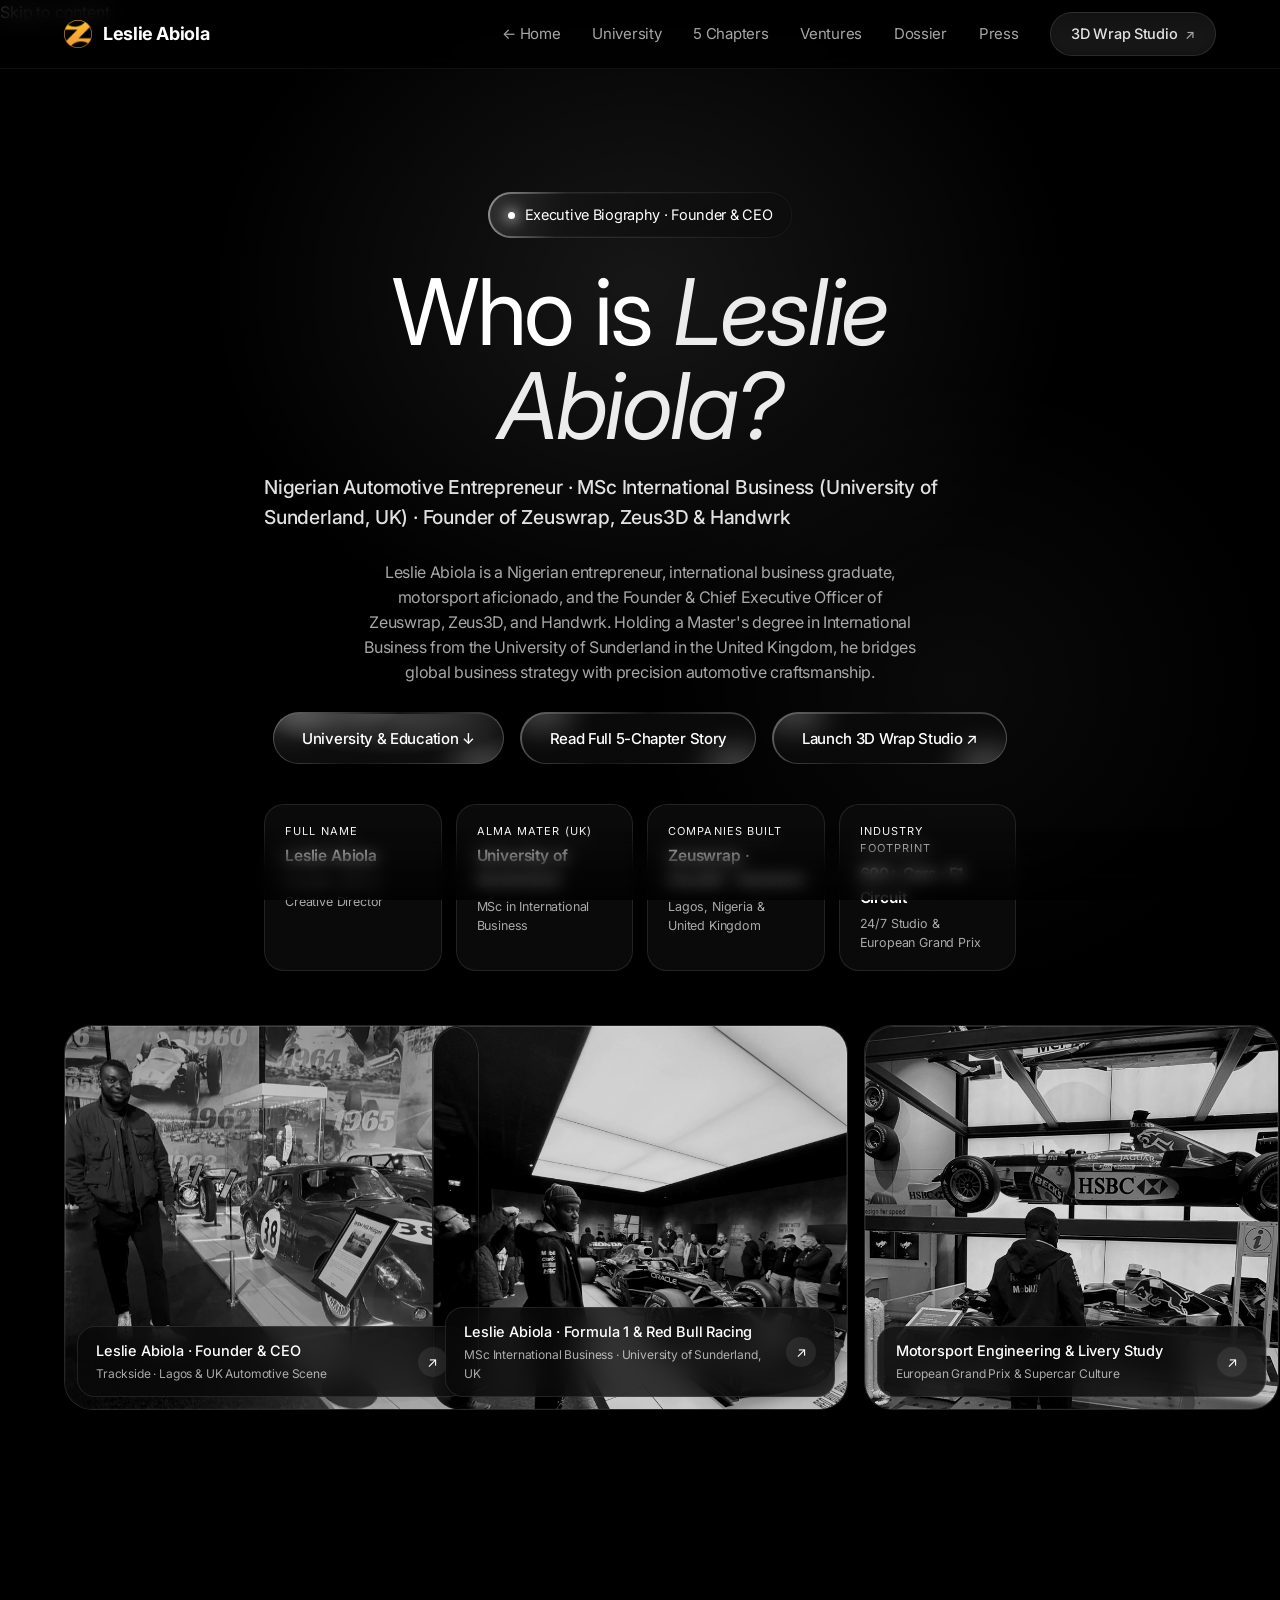
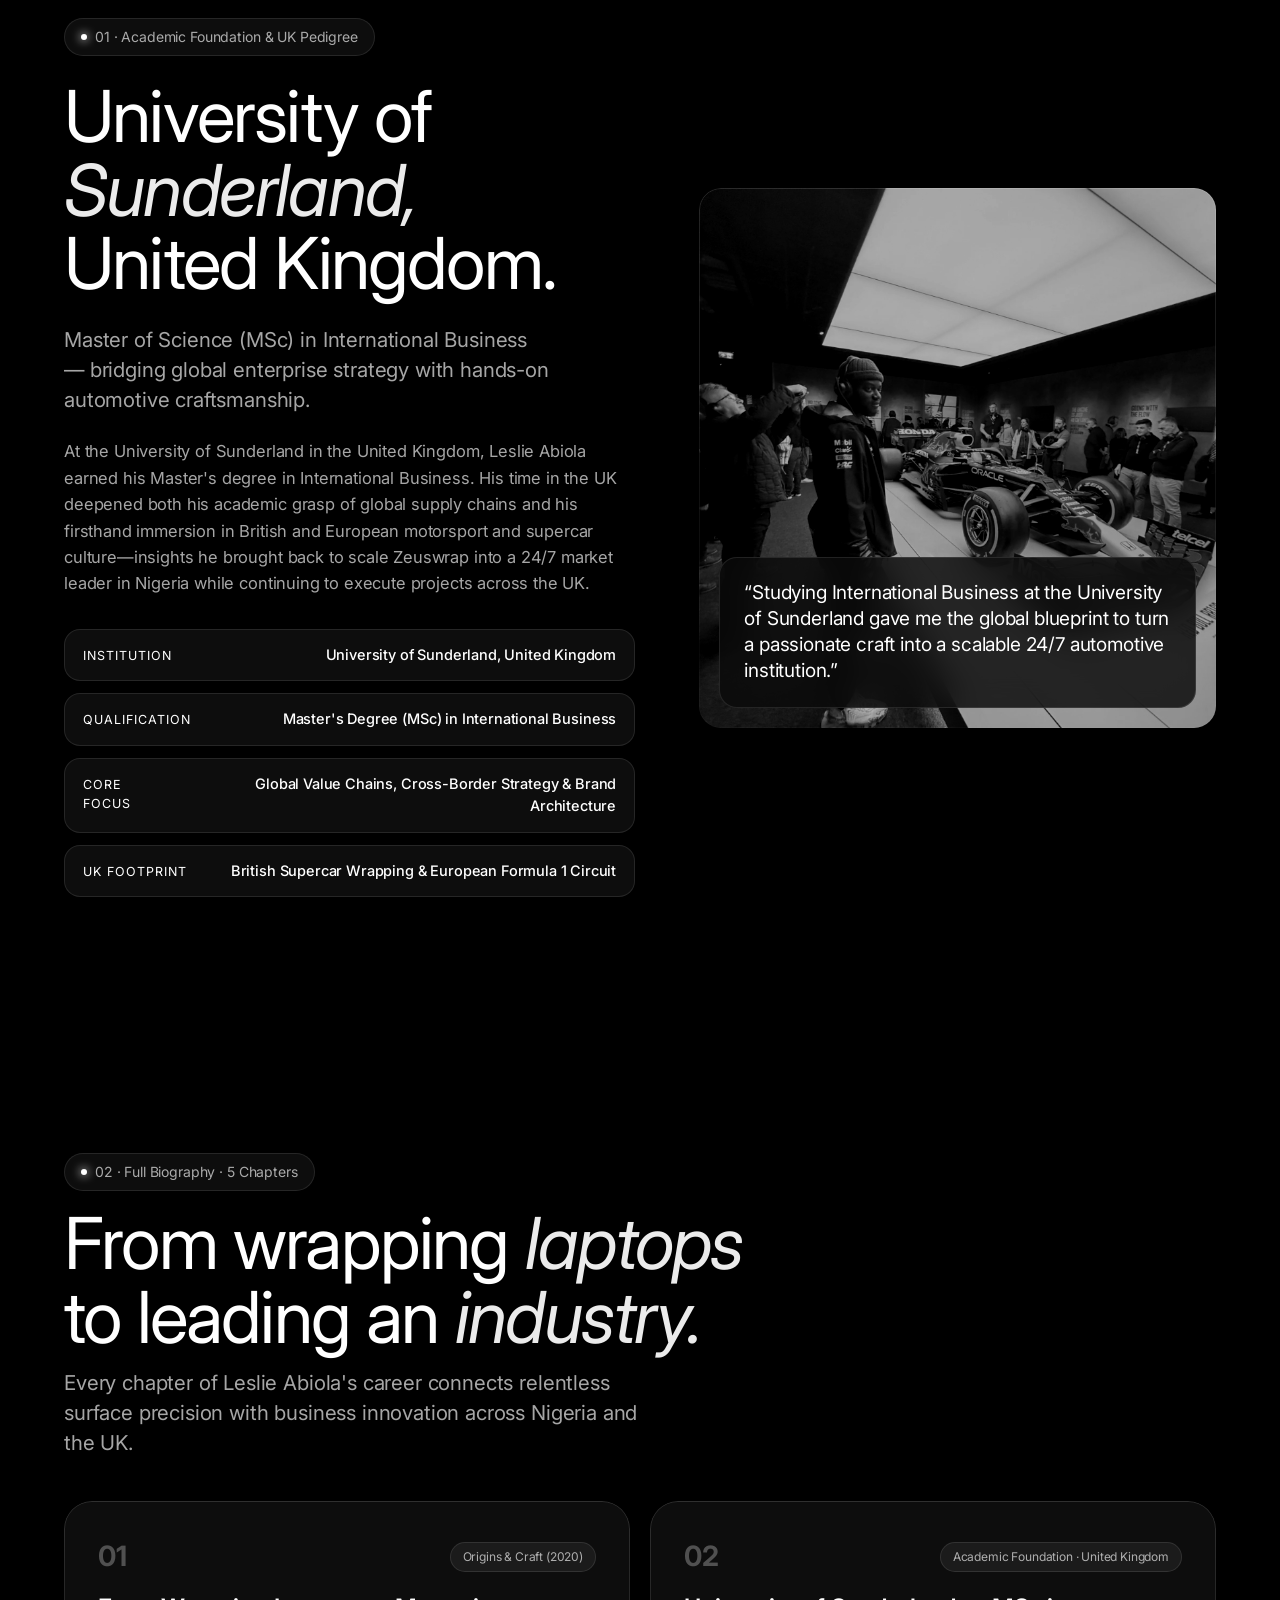
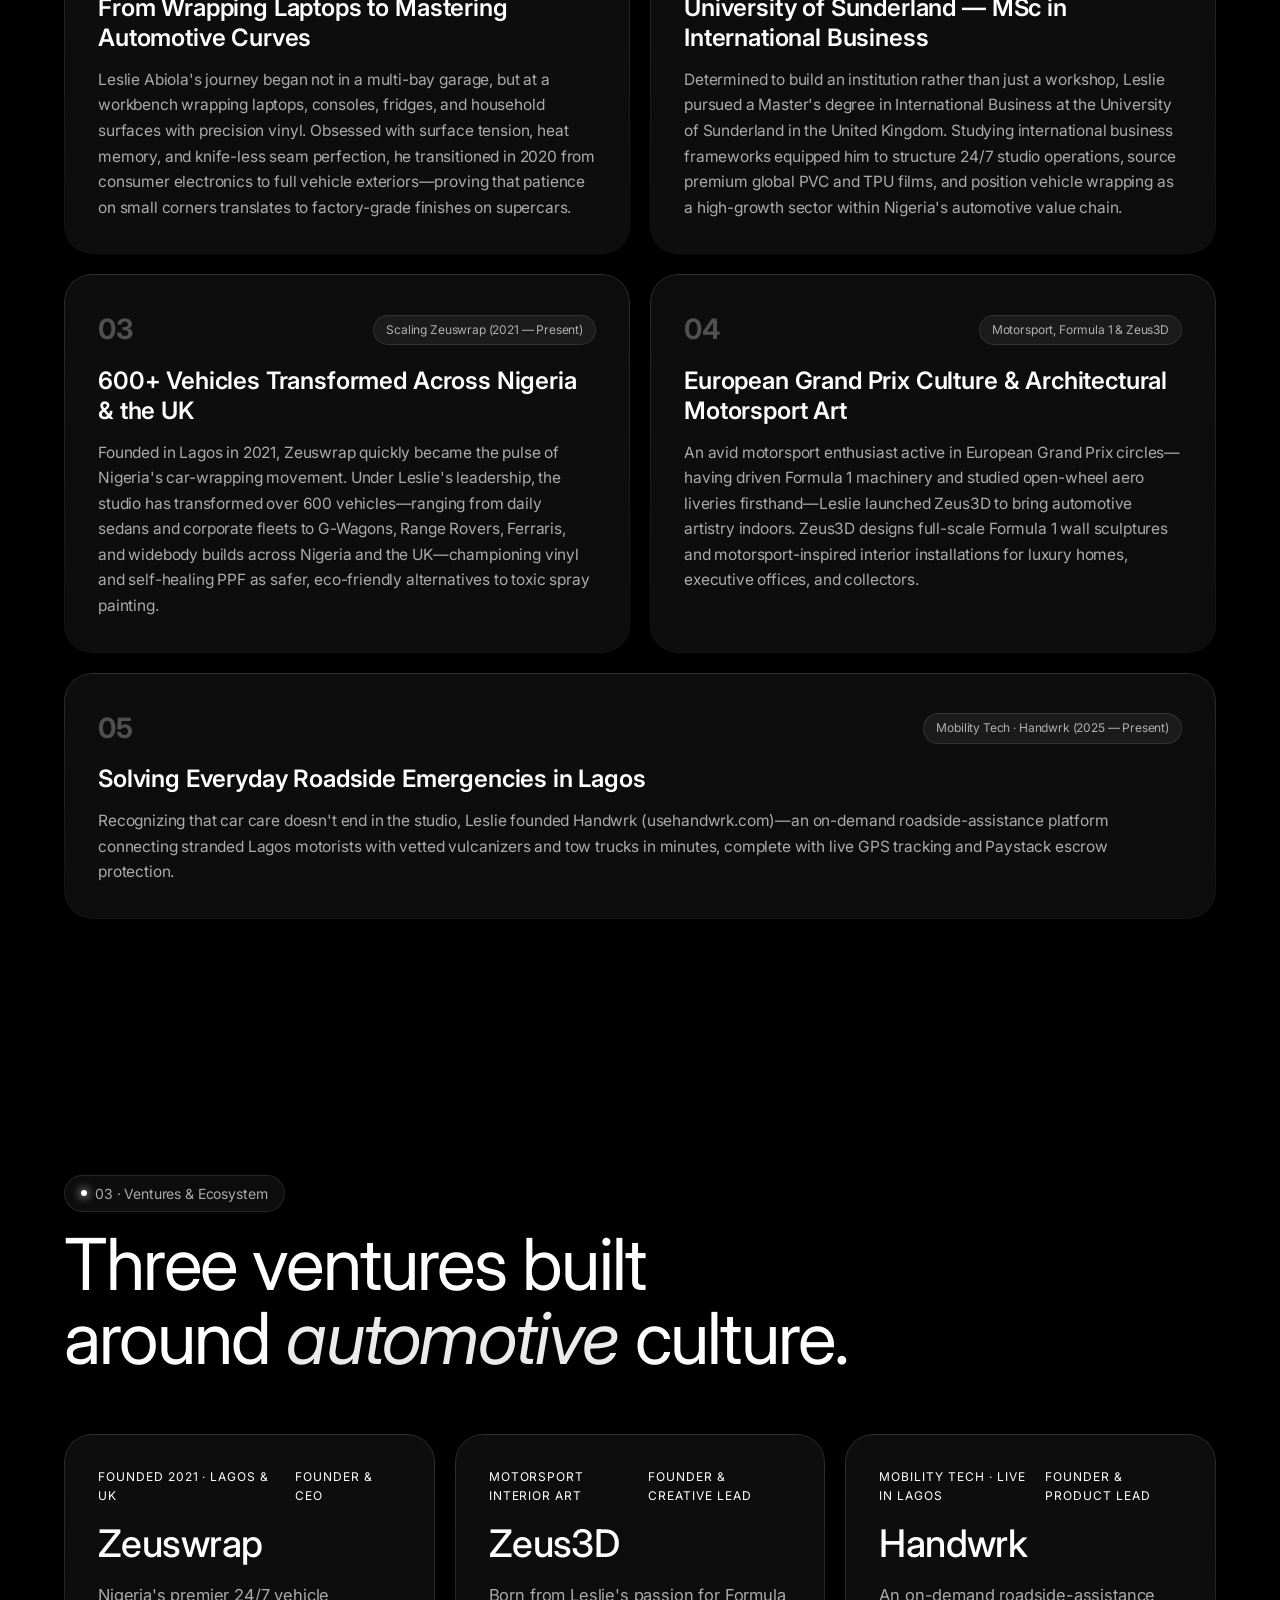
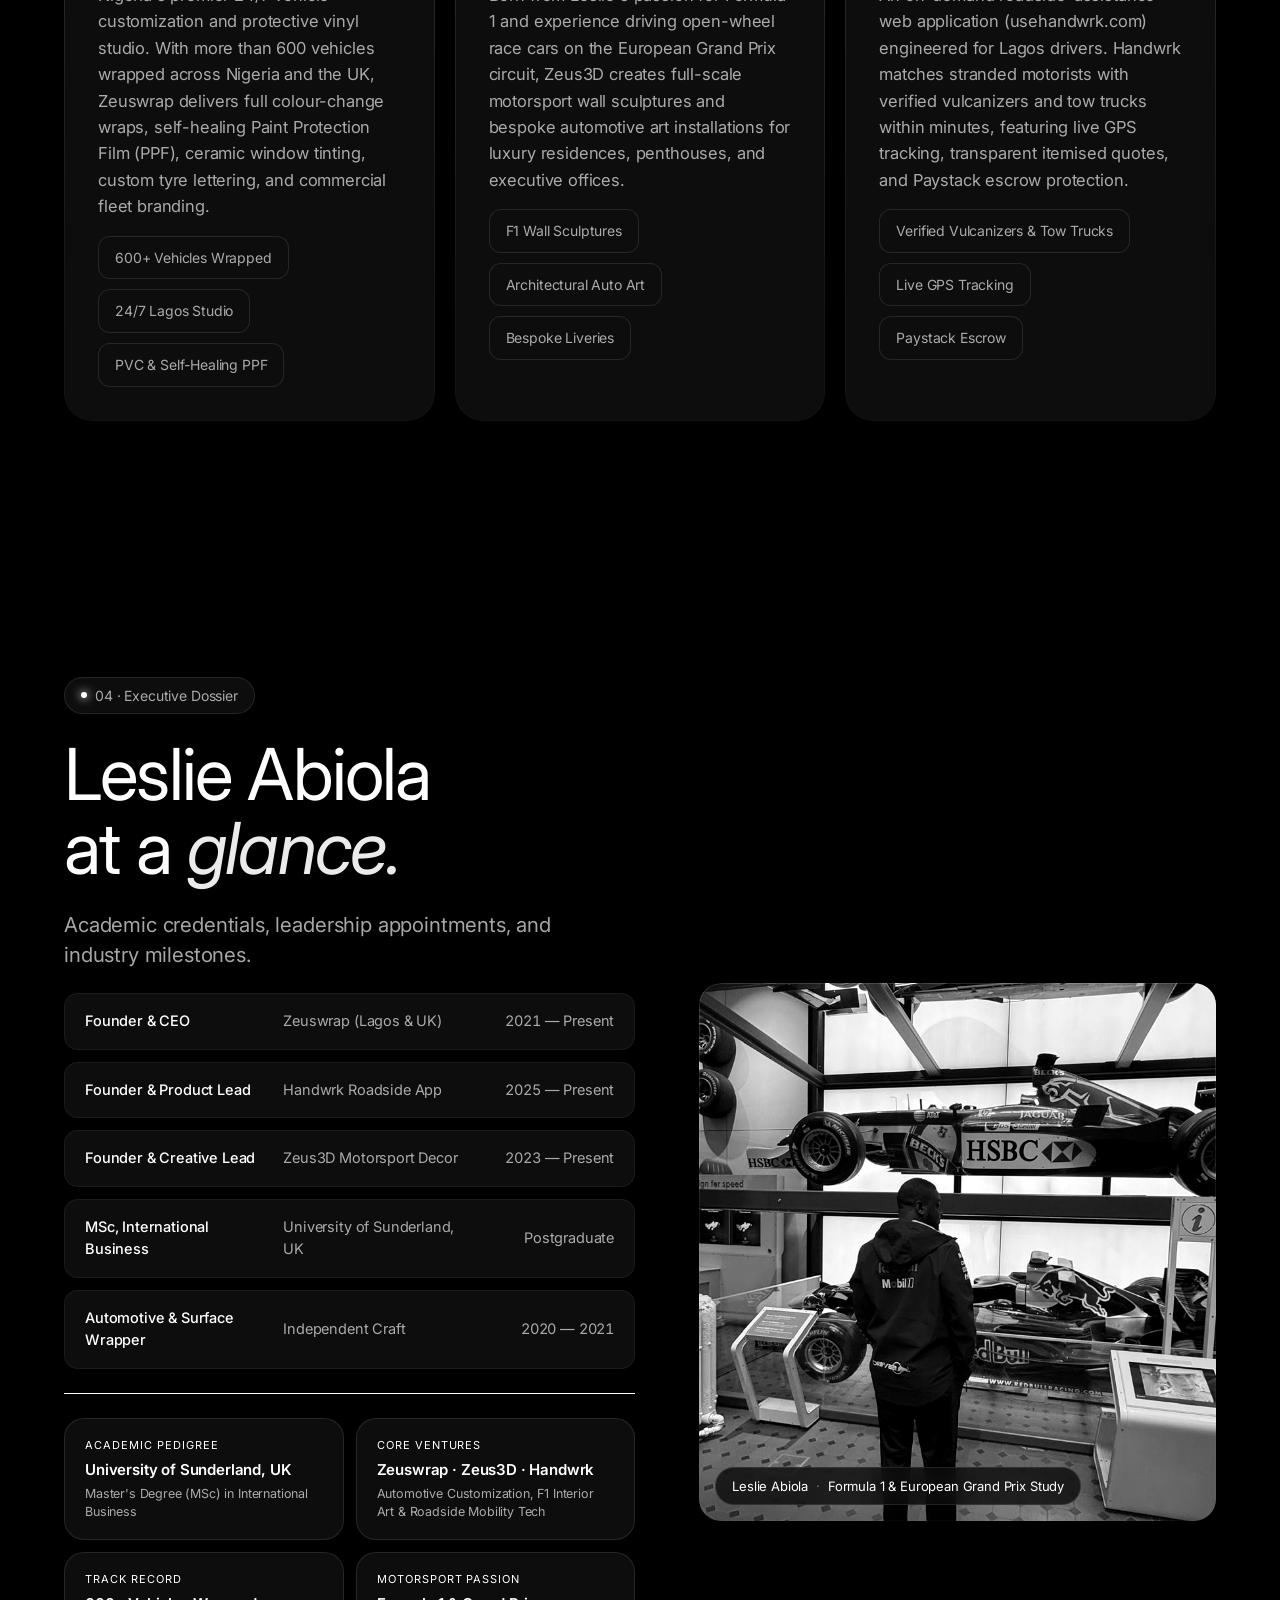
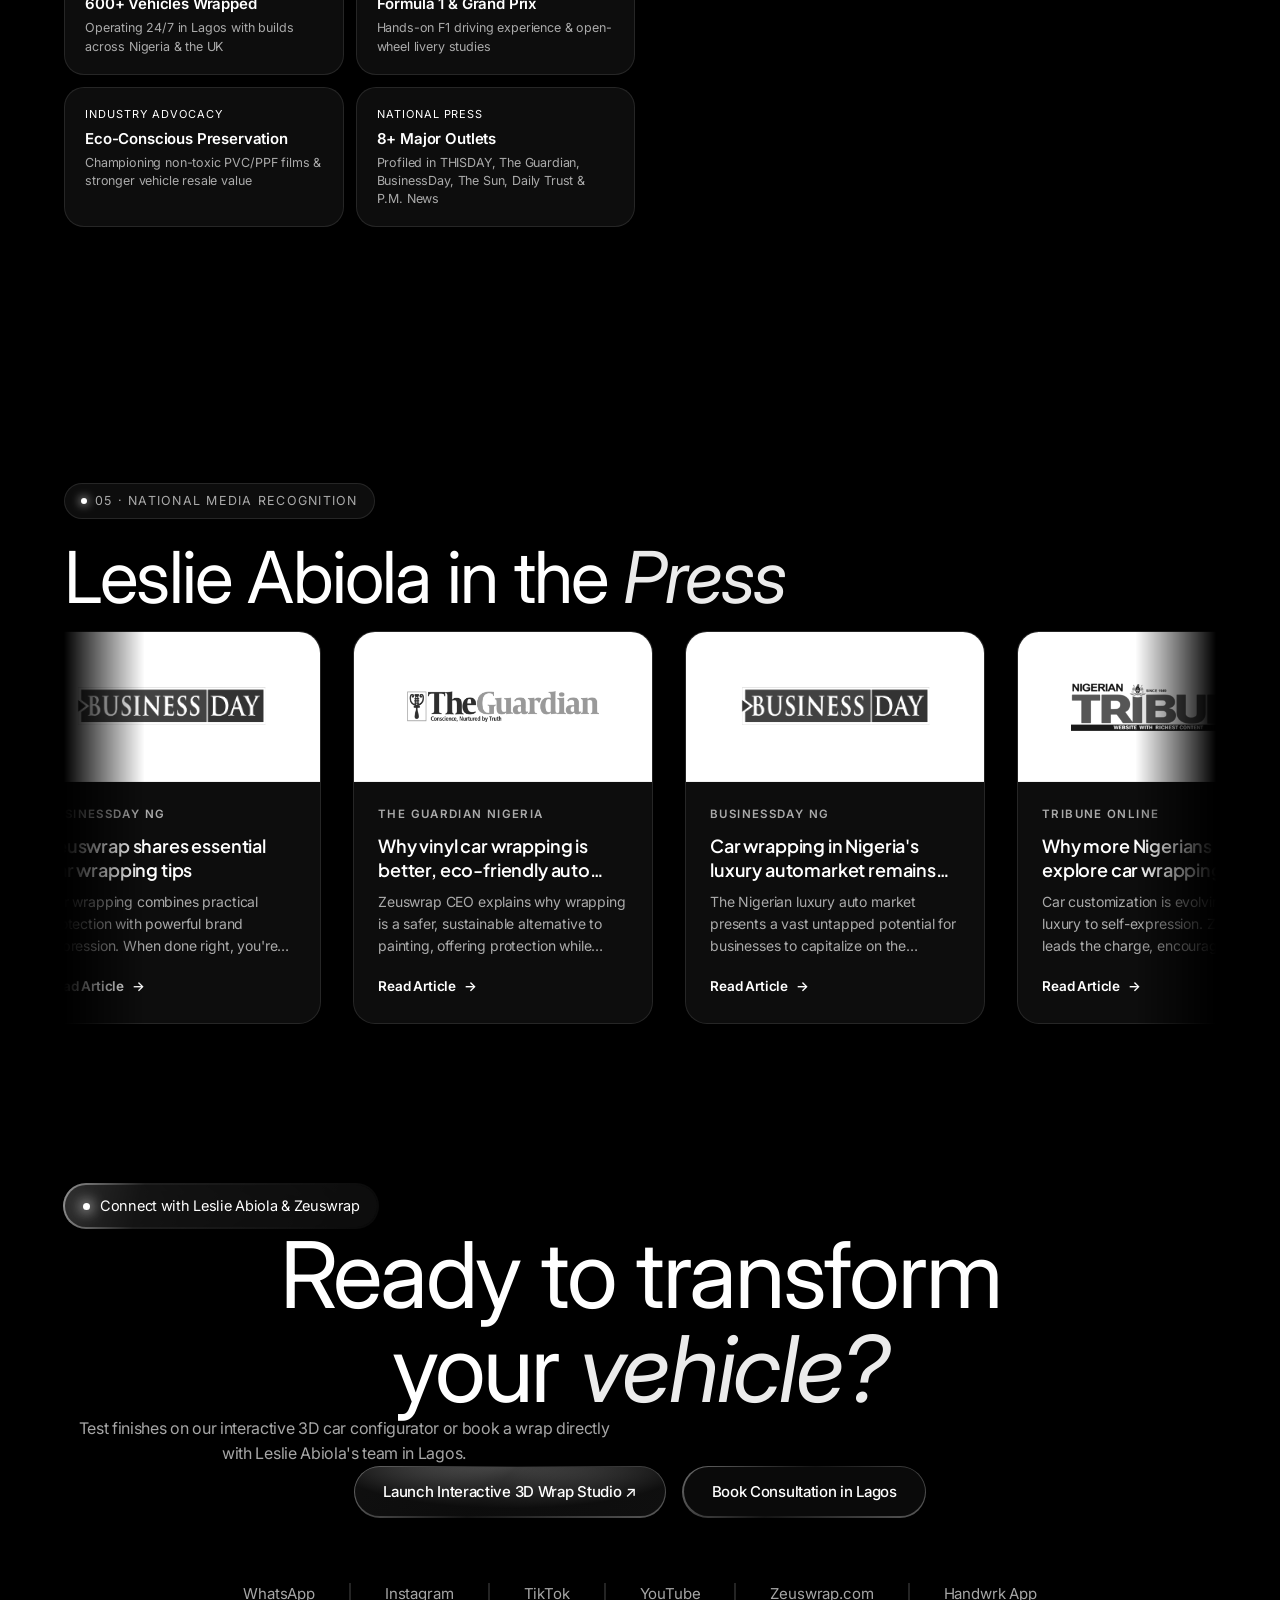
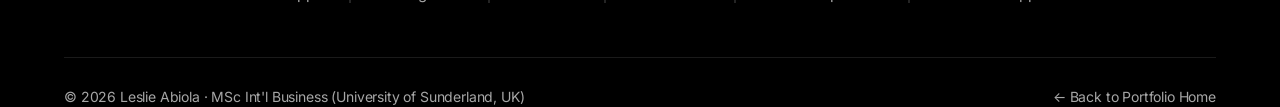
==== leslie-abiola.html @ dbb18b3d "Add files via upload" ====
<!doctype html>
<!-- Portfolite-Inspired Dark Luxury Biography Page · Leslie Abiola -->
<html lang="en">
<head>
  <meta charset="utf-8" />
  <meta name="viewport" content="width=device-width, initial-scale=1" />
  <meta name="theme-color" content="#000000" />
  <title>Who Is Leslie Abiola? — Biography, University of Sunderland &amp; Ventures (Zeuswrap, Zeus3D, Handwrk)</title>
  <meta name="description" content="Full biography of Leslie Abiola — Nigerian entrepreneur, MSc International Business graduate from the University of Sunderland (UK), Formula 1 enthusiast, and Founder & CEO of Zeuswrap, Zeus3D, and Handwrk." />
  <meta property="og:type" content="profile" />
  <meta property="og:title" content="Who Is Leslie Abiola? — Full Biography, Education &amp; Ventures" />
  <meta property="og:description" content="Explore the full story of Leslie Abiola: from wrapping laptops to earning an MSc in International Business at the University of Sunderland (UK) and founding Zeuswrap, Zeus3D, and Handwrk." />
  <meta property="og:image" content="assets/images/leslie-portrait.png" />

  <!-- Fonts matching Portfolite template: Satoshi, Plus Jakarta Sans, Inter -->
  <link rel="preconnect" href="https://fonts.googleapis.com" />
  <link rel="preconnect" href="https://fonts.gstatic.com" crossorigin />
  <link rel="preconnect" href="https://api.fontshare.com" crossorigin />
  <link href="https://api.fontshare.com/v2/css?f[]=satoshi@400,500,700,900&display=swap" rel="stylesheet" />
  <link href="https://fonts.googleapis.com/css2?family=Inter:wght@300;400;500;600;700&family=Plus+Jakarta+Sans:wght@400;500;600;700&display=swap" rel="stylesheet" />

  <link rel="stylesheet" href="css/style.css" />
</head>
<body>
  <a class="skip-link" href="#main">Skip to content</a>

  <!-- Scroll progress bar -->
  <div class="scroll-bar" aria-hidden="true"><span id="scrollBar"></span></div>

  <!-- Custom cursor -->
  <div class="cursor-dot" id="cursorDot" aria-hidden="true"></div>
  <div class="cursor-ring" id="cursorRing" aria-hidden="true"><span id="cursorLabel"></span></div>

  <!-- ==================== PORTFOLITE FROSTED TOP NAVBAR ==================== -->
  <header class="nav" id="nav">
    <div class="nav-inner">
      <a href="index.html" class="brand" aria-label="Back to Leslie Abiola home">
        <img class="brand-logo" src="assets/images/zeuswrap-logo.png" alt="Zeuswrap logo" />
        <span class="brand-name">Leslie Abiola</span>
      </a>
      <div class="nav-right">
        <nav class="nav-links" id="navLinks" aria-label="Biography Navigation">
          <a href="index.html">← Home</a>
          <a href="#education" class="active">University</a>
          <a href="#story">5 Chapters</a>
          <a href="#ventures">Ventures</a>
          <a href="#dossier">Dossier</a>
          <a href="#news">Press</a>
        </nav>
        <a href="index.html#studioSection" class="btn-pill btn-pill-nav magnetic">
          <span>3D Wrap Studio</span>
          <span class="btn-arrow" aria-hidden="true">↗</span>
        </a>
        <button class="burger" id="burger" aria-label="Open menu" aria-expanded="false" aria-controls="navLinks">
          <span></span><span></span>
        </button>
      </div>
    </div>
  </header>

  <main id="main">
    <!-- ==================== BIOGRAPHY HERO ==================== -->
    <section class="hero-section" id="top">
      <div class="hero-ambient" aria-hidden="true"></div>

      <div class="hero-center">
        <div class="pf-badge-wrap reveal in">
          <div class="pf-badge">
            <span class="pf-dot"></span>
            <span>Executive Biography · Founder &amp; CEO</span>
          </div>
          <div class="pf-badge-sheen" aria-hidden="true"></div>
        </div>

        <h1 class="pf-h1" id="bioPageHeading">
          <span class="pf-word in">Who</span>
          <span class="pf-word in">is</span>
          <span class="pf-word in"><em>Leslie</em></span>
          <span class="pf-word in"><em>Abiola?</em></span>
        </h1>

        <p class="pf-hero-kicker reveal in">
          Nigerian Automotive Entrepreneur · MSc International Business (University of Sunderland, UK) · Founder of Zeuswrap, Zeus3D &amp; Handwrk
        </p>

        <p class="pf-hero-sub reveal in" data-bind="biography.summary"></p>

        <div class="pf-cta-row reveal in">
          <a href="#education" class="pf-glow-btn pf-glow-btn--primary magnetic">
            <span class="pf-glow-inner">
              <span>University &amp; Education ↓</span>
              <span class="pf-glow-spot pf-glow-spot--tl" aria-hidden="true"></span>
              <span class="pf-glow-spot pf-glow-spot--br" aria-hidden="true"></span>
            </span>
          </a>
          <a href="#story" class="pf-glow-btn magnetic">
            <span class="pf-glow-inner">
              <span>Read Full 5-Chapter Story</span>
              <span class="pf-glow-spot pf-glow-spot--tl" aria-hidden="true"></span>
              <span class="pf-glow-spot pf-glow-spot--br" aria-hidden="true"></span>
            </span>
          </a>
          <a href="index.html#studioSection" class="pf-glow-btn magnetic">
            <span class="pf-glow-inner">
              <span>Launch 3D Wrap Studio ↗</span>
              <span class="pf-glow-spot pf-glow-spot--tl" aria-hidden="true"></span>
              <span class="pf-glow-spot pf-glow-spot--br" aria-hidden="true"></span>
            </span>
          </a>
        </div>

        <!-- Quick Executive Credentials Strip -->
        <div class="pf-founder-quick-grid reveal in">
          <div class="pf-quick-card">
            <span class="pf-quick-label">Full Name</span>
            <strong class="pf-quick-val">Leslie Abiola</strong>
            <span class="pf-quick-sub">Founder, CEO &amp; Creative Director</span>
          </div>
          <div class="pf-quick-card">
            <span class="pf-quick-label">Alma Mater (UK)</span>
            <strong class="pf-quick-val">University of Sunderland</strong>
            <span class="pf-quick-sub">MSc in International Business</span>
          </div>
          <div class="pf-quick-card">
            <span class="pf-quick-label">Companies Built</span>
            <strong class="pf-quick-val">Zeuswrap · Zeus3D · Handwrk</strong>
            <span class="pf-quick-sub">Lagos, Nigeria &amp; United Kingdom</span>
          </div>
          <div class="pf-quick-card">
            <span class="pf-quick-label">Industry Footprint</span>
            <strong class="pf-quick-val">600+ Cars · F1 Circuit</strong>
            <span class="pf-quick-sub">24/7 Studio &amp; European Grand Prix</span>
          </div>
        </div>
      </div>

      <!-- 3-Portrait Visual Hero Showcase of Leslie Abiola -->
      <div class="pf-showcase-wrap">
        <div class="pf-showcase-grid" id="heroShowcase"></div>
      </div>
    </section>

    <!-- ==================== 01 UNIVERSITY & ACADEMIC FOUNDATION ==================== -->
    <section class="pf-section" id="education">
      <div class="pf-container pf-split">
        <div class="pf-col-copy">
          <div class="pf-section-pill reveal">
            <span class="pf-dot-sm"></span>
            <span>01 · Academic Foundation &amp; UK Pedigree</span>
          </div>
          <h2 class="pf-h2 reveal">University of <em>Sunderland,</em> United Kingdom.</h2>
          <p class="pf-lead reveal">
            Master of Science (MSc) in International Business — bridging global enterprise strategy with hands-on automotive craftsmanship.
          </p>
          <p class="pf-body-muted reveal" data-bind="biography.university.narrative"></p>

          <div class="pf-uni-highlights reveal">
            <div class="pf-uni-row">
              <span class="pf-uni-key">Institution</span>
              <strong class="pf-uni-val">University of Sunderland, United Kingdom</strong>
            </div>
            <div class="pf-uni-row">
              <span class="pf-uni-key">Qualification</span>
              <strong class="pf-uni-val">Master's Degree (MSc) in International Business</strong>
            </div>
            <div class="pf-uni-row">
              <span class="pf-uni-key">Core Focus</span>
              <strong class="pf-uni-val">Global Value Chains, Cross-Border Strategy &amp; Brand Architecture</strong>
            </div>
            <div class="pf-uni-row">
              <span class="pf-uni-key">UK Footprint</span>
              <strong class="pf-uni-val">British Supercar Wrapping &amp; European Formula 1 Circuit</strong>
            </div>
          </div>
        </div>

        <div class="pf-process-media reveal">
          <div class="pf-mask-border" aria-hidden="true"></div>
          <img src="assets/images/leslie-f1-redbull.jpg" alt="Leslie Abiola beside an Oracle Red Bull Racing Formula 1 car in the UK" loading="lazy" />
          <blockquote class="pf-media-quote">
            “Studying International Business at the University of Sunderland gave me the global blueprint to turn a passionate craft into a scalable 24/7 automotive institution.”
          </blockquote>
        </div>
      </div>
    </section>

    <!-- ==================== 02 THE 5 CHAPTERS OF LESLIE ABIOLA ==================== -->
    <section class="pf-section" id="story">
      <div class="pf-container">
        <div class="pf-services-top">
          <div>
            <div class="pf-section-pill reveal">
              <span class="pf-dot-sm"></span>
              <span>02 · Full Biography · 5 Chapters</span>
            </div>
            <h2 class="pf-h2 reveal">From wrapping <em>laptops</em> to leading an <em>industry.</em></h2>
            <p class="pf-lead reveal">
              Every chapter of Leslie Abiola's career connects relentless surface precision with business innovation across Nigeria and the UK.
            </p>
          </div>
        </div>

        <div class="pf-chapters-grid" id="bioChaptersPage"></div>
      </div>
    </section>

    <!-- ==================== 03 VENTURES FOUNDED BY LESLIE ABIOLA ==================== -->
    <section class="pf-section" id="ventures">
      <div class="pf-container">
        <div class="pf-services-top">
          <div>
            <div class="pf-section-pill reveal">
              <span class="pf-dot-sm"></span>
              <span>03 · Ventures &amp; Ecosystem</span>
            </div>
            <h2 class="pf-h2 reveal">Three ventures built around <em>automotive</em> culture.</h2>
          </div>
        </div>

        <div class="pf-ventures-grid">
          <article class="pf-venture-card reveal">
            <div class="pf-mask-border" aria-hidden="true"></div>
            <div class="pf-venture-top">
              <span class="pf-venture-tag">Founded 2021 · Lagos &amp; UK</span>
              <span class="pf-venture-role">Founder &amp; CEO</span>
            </div>
            <h3 class="pf-h3">Zeuswrap</h3>
            <p class="pf-body-muted">
              Nigeria's premier 24/7 vehicle customization and protective vinyl studio. With more than 600 vehicles wrapped across Nigeria and the UK, Zeuswrap delivers full colour-change wraps, self-healing Paint Protection Film (PPF), ceramic window tinting, custom tyre lettering, and commercial fleet branding.
            </p>
            <div class="pf-chip-cloud">
              <span class="pf-chip">600+ Vehicles Wrapped</span>
              <span class="pf-chip">24/7 Lagos Studio</span>
              <span class="pf-chip">PVC &amp; Self-Healing PPF</span>
            </div>
          </article>

          <article class="pf-venture-card reveal">
            <div class="pf-mask-border" aria-hidden="true"></div>
            <div class="pf-venture-top">
              <span class="pf-venture-tag">Motorsport Interior Art</span>
              <span class="pf-venture-role">Founder &amp; Creative Lead</span>
            </div>
            <h3 class="pf-h3">Zeus3D</h3>
            <p class="pf-body-muted">
              Born from Leslie's passion for Formula 1 and experience driving open-wheel race cars on the European Grand Prix circuit, Zeus3D creates full-scale motorsport wall sculptures and bespoke automotive art installations for luxury residences, penthouses, and executive offices.
            </p>
            <div class="pf-chip-cloud">
              <span class="pf-chip">F1 Wall Sculptures</span>
              <span class="pf-chip">Architectural Auto Art</span>
              <span class="pf-chip">Bespoke Liveries</span>
            </div>
          </article>

          <article class="pf-venture-card reveal">
            <div class="pf-mask-border" aria-hidden="true"></div>
            <div class="pf-venture-top">
              <span class="pf-venture-tag">Mobility Tech · Live in Lagos</span>
              <span class="pf-venture-role">Founder &amp; Product Lead</span>
            </div>
            <h3 class="pf-h3">Handwrk</h3>
            <p class="pf-body-muted">
              An on-demand roadside-assistance web application (usehandwrk.com) engineered for Lagos drivers. Handwrk matches stranded motorists with verified vulcanizers and tow trucks within minutes, featuring live GPS tracking, transparent itemised quotes, and Paystack escrow protection.
            </p>
            <div class="pf-chip-cloud">
              <span class="pf-chip">Verified Vulcanizers &amp; Tow Trucks</span>
              <span class="pf-chip">Live GPS Tracking</span>
              <span class="pf-chip">Paystack Escrow</span>
            </div>
          </article>
        </div>
      </div>
    </section>

    <!-- ==================== 04 EXECUTIVE DOSSIER & VISUAL ARCHIVE ==================== -->
    <section class="pf-section" id="dossier">
      <div class="pf-container pf-split">
        <div class="pf-col-copy">
          <div class="pf-section-pill reveal">
            <span class="pf-dot-sm"></span>
            <span>04 · Executive Dossier</span>
          </div>
          <h2 class="pf-h2 reveal">Leslie Abiola at a <em>glance.</em></h2>
          <p class="pf-lead reveal">
            Academic credentials, leadership appointments, and industry milestones.
          </p>

          <div class="pf-exp-list" id="expList" aria-label="Leadership and education history"></div>

          <div class="pf-line reveal"></div>

          <div class="pf-dossier-grid reveal" id="bioPillarsPage"></div>
        </div>

        <div class="pf-portrait-stack">
          <figure class="pf-portrait-card reveal">
            <div class="pf-mask-border" aria-hidden="true"></div>
            <img src="assets/images/leslie-redbull.png" alt="Leslie Abiola inspecting Formula 1 engineering" loading="lazy" />
            <figcaption class="pf-float-cap">
              <span>Leslie Abiola</span>
              <span class="pf-cap-sep">·</span>
              <span>Formula 1 &amp; European Grand Prix Study</span>
            </figcaption>
          </figure>
        </div>
      </div>
    </section>

    <!-- ==================== 05 MEDIA COVERAGE ("AS SEEN ON") ==================== -->
    <section id="news" class="pf-section section news-section">
      <div class="pf-container container">
        <div class="section-header text-center fade-up reveal">
          <div class="pf-section-pill" style="margin: 0 auto 14px;">
            <span class="pf-dot-sm"></span>
            <span class="text-subtle" style="text-transform: uppercase; letter-spacing: 0.1em; font-size: 0.78rem;">05 · National Media Recognition</span>
          </div>
          <h2 class="pf-h2 text-h2" style="margin-top: 0.5rem;">Leslie Abiola in the <em>Press</em></h2>
          <div class="news-accent-bar"></div>
        </div>

        <div class="news-scroll-wrapper fade-up delay-1 reveal">
          <div class="news-scroll-track" id="newsTrack">
            <!-- Content injected by js/main.js -->
          </div>
        </div>
      </div>
    </section>

    <!-- ==================== FOOTER CTA ==================== -->
    <section class="pf-footer-section" id="contact">
      <div class="pf-footer-glow" aria-hidden="true"></div>
      <div class="pf-container">
        <div class="pf-footer-hero">
          <div class="pf-badge-wrap reveal">
            <div class="pf-badge">
              <span class="pf-dot"></span>
              <span>Connect with Leslie Abiola &amp; Zeuswrap</span>
            </div>
            <div class="pf-badge-sheen" aria-hidden="true"></div>
          </div>
          <h2 class="pf-h1 pf-footer-h1 reveal">Ready to transform your <em>vehicle?</em></h2>
          <p class="pf-hero-sub reveal">
            Test finishes on our interactive 3D car configurator or book a wrap directly with Leslie Abiola's team in Lagos.
          </p>
          <div class="pf-cta-row reveal">
            <a href="index.html#studioSection" class="pf-glow-btn pf-glow-btn--primary magnetic">
              <span class="pf-glow-inner"><span>Launch Interactive 3D Wrap Studio ↗</span></span>
            </a>
            <a href="index.html#contact" class="pf-glow-btn magnetic">
              <span class="pf-glow-inner"><span>Book Consultation in Lagos</span></span>
            </a>
          </div>
        </div>

        <div class="pf-social-bar reveal" id="footerSocials"></div>

        <footer class="footer-row">
          <span>© <span id="year"></span> Leslie Abiola · MSc Int'l Business (University of Sunderland, UK)</span>
          <a href="index.html" class="back-top">← Back to Portfolio Home</a>
        </footer>
      </div>
    </section>
  </main>

  <div class="pf-bottom-blur" aria-hidden="true"></div>

  <script src="js/content.js"></script>
  <script src="js/main.js"></script>
</body>
</html>
---- css/style.css ----
/* =====================================================================
   PORTFOLITE-INSPIRED DARK LUXURY PORTFOLIO — LESLIE ABIOLA / ZEUSWRAP
   Tokens & Typography modeled directly after Portfolite Framer Template
   ===================================================================== */
:root {
  /* Portfolite exact color tokens */
  --token-white: #ffffff;
  --token-black: #000000;
  --token-border: rgba(255, 255, 255, 0.1);
  --token-border-strong: rgba(255, 255, 255, 0.2);
  --token-nav-bg: rgba(0, 0, 0, 0.8);
  --token-muted: rgba(255, 255, 255, 0.65);
  --token-soft: rgba(255, 255, 255, 0.45);
  --token-surface: #0d0d0d;
  --token-surface-2: #121212;
  --token-gold: #ffd700;

  /* Legacy aliases for interactive components */
  --bg: #000000;
  --bg-2: #0d0d0d;
  --surface: #141414;
  --line: rgba(255, 255, 255, 0.1);
  --line-2: rgba(255, 255, 255, 0.22);
  --text: #ffffff;
  --muted: rgba(255, 255, 255, 0.65);
  --soft: rgba(255, 255, 255, 0.78);
  --paper: #ffffff;
  --ink: #000000;
  --ink-muted: #595959;

  --radius-sm: 12px;
  --radius: 20px;
  --radius-lg: 32px;
  --radius-xl: 48px;
  --gutter: clamp(18px, 5vw, 80px);
  --edge: max(var(--gutter), calc((100vw - 1440px) / 2 + var(--gutter)));

  --font-display: "Satoshi", -apple-system, BlinkMacSystemFont, "Inter", sans-serif;
  --font-card: "Plus Jakarta Sans", -apple-system, BlinkMacSystemFont, "Inter", sans-serif;
  --font-body: "Inter", -apple-system, BlinkMacSystemFont, system-ui, sans-serif;
  --ease: cubic-bezier(0.22, 1, 0.36, 1);
}

*,
*::before,
*::after {
  box-sizing: border-box;
}

html {
  scroll-behavior: smooth;
  -webkit-text-size-adjust: 100%;
  background: var(--token-black);
}

body {
  margin: 0;
  background: var(--token-black);
  color: var(--token-white);
  font-family: var(--font-body);
  font-size: 16px;
  line-height: 1.55;
  letter-spacing: -0.01em;
  -webkit-font-smoothing: antialiased;
  -moz-osx-font-smoothing: grayscale;
  overflow-x: hidden;
}

img {
  display: block;
  max-width: 100%;
}

a {
  color: inherit;
  text-decoration: none;
}

button {
  font: inherit;
  color: inherit;
  cursor: pointer;
}

h1, h2, h3, h4, p, figure, blockquote {
  margin: 0;
}

::selection {
  background: var(--token-white);
  color: var(--token-black);
}

:focus-visible {
  outline: 2px solid var(--token-white);
  outline-offset: 3px;
  border-radius: 6px;
}

.skip {
  position: absolute;
  left: -999px;
  top: 12px;
  z-index: 200;
  background: var(--token-white);
  color: var(--token-black);
  padding: 8px 16px;
  border-radius: 99px;
  font-weight: 600;
}
.skip:focus {
  left: 12px;
}

.logo-mono {
  filter: brightness(0) invert(1);
}

/* ============ Loader ============ */
.loader {
  position: fixed;
  inset: 0;
  z-index: 120;
  background: var(--token-black);
  display: grid;
  place-content: center;
  justify-items: center;
  gap: 22px;
  transition: opacity 0.65s var(--ease), visibility 0.65s;
}
.loader.done {
  opacity: 0;
  visibility: hidden;
  pointer-events: none;
}
.loader-logo {
  width: 52px;
  filter: brightness(0) invert(1);
  animation: spin 2.4s var(--ease) infinite;
}
@keyframes spin {
  0% { transform: rotateY(0); }
  50%, 100% { transform: rotateY(360deg); }
}
.loader-bar {
  width: 160px;
  height: 1px;
  background: var(--token-border);
  overflow: hidden;
}
.loader-bar span {
  display: block;
  height: 100%;
  width: 0;
  background: var(--token-white);
  transition: width 0.3s;
}

/* ============ Portfolite Fixed Glass Navbar (framer-QWF25) ============ */
.nav {
  position: fixed;
  top: 0;
  left: 0;
  right: 0;
  z-index: 60;
  backdrop-filter: blur(12px);
  -webkit-backdrop-filter: blur(12px);
  background: rgba(0, 0, 0, 0.78);
  border-bottom: 1px solid rgba(255, 255, 255, 0.06);
  transition: transform 0.4s var(--ease), background 0.35s, border-color 0.35s;
}
.nav.scrolled {
  background: rgba(0, 0, 0, 0.88);
  border-bottom-color: var(--token-border);
}
.nav.hide {
  transform: translateY(-100%);
}
.nav-inner {
  max-width: 1440px;
  margin: 0 auto;
  padding: 10px var(--gutter);
  min-height: 68px;
  display: flex;
  align-items: center;
  justify-content: space-between;
  gap: 24px;
}
.brand {
  display: inline-flex;
  align-items: center;
  gap: 11px;
  font-family: var(--font-display);
  font-weight: 700;
  font-size: 18px;
  letter-spacing: -0.02em;
}
.brand img {
  width: 28px;
  height: 28px;
}
.nav-right {
  display: flex;
  align-items: center;
  gap: 18px;
}
.nav-links {
  display: flex;
  align-items: center;
  gap: 4px;
}
.nav-links a {
  padding: 8px 14px;
  font-size: 15px;
  letter-spacing: -0.02em;
  color: var(--token-muted);
  border-radius: 99px;
  transition: color 0.25s, background 0.25s;
}
.nav-links a:hover,
.nav-links a.active {
  color: var(--token-white);
  background: rgba(255, 255, 255, 0.06);
}

/* Portfolite Nav Pill Button (framer-qWMSq) */
.btn-pill {
  display: inline-flex;
  align-items: center;
  gap: 8px;
  padding: 10px 20px;
  border-radius: 120px;
  font-size: 14.5px;
  font-weight: 500;
  letter-spacing: -0.02em;
  color: rgba(255, 255, 255, 0.88);
  border: 1px solid var(--token-border);
  backdrop-filter: blur(5px);
  -webkit-backdrop-filter: blur(5px);
  background: linear-gradient(180deg, rgb(13, 13, 13) -74%, rgba(255, 255, 255, 0.12) 183%);
  box-shadow:
    inset 0px -0.5px 0.5px -1.25px rgba(0, 0, 0, 0.68),
    inset 0px -1.8px 1.8px -2.5px rgba(0, 0, 0, 0.6),
    inset 0px -8px 8px -3.75px rgba(0, 0, 0, 0.24);
  transition: border-color 0.3s, color 0.3s, transform 0.3s var(--ease), box-shadow 0.3s;
}
.btn-pill:hover {
  color: #fff;
  border-color: rgba(255, 255, 255, 0.32);
  box-shadow: 0 0 24px rgba(255, 255, 255, 0.12);
}
.btn-arrow {
  font-size: 13px;
  opacity: 0.7;
  transition: transform 0.25s var(--ease), opacity 0.25s;
}
.btn-pill:hover .btn-arrow {
  transform: translate(2px, -2px);
  opacity: 1;
}

.burger {
  display: none;
  width: 38px;
  height: 38px;
  border-radius: 10px;
  background: rgba(255, 255, 255, 0.05);
  border: 1px solid var(--token-border);
  position: relative;
}
.burger span {
  position: absolute;
  left: 9px;
  right: 9px;
  height: 2px;
  border-radius: 1px;
  background: var(--token-white);
  transition: transform 0.3s var(--ease), top 0.3s;
}
.burger span:first-child { top: 13px; }
.burger span:last-child { top: 21px; }
.burger[aria-expanded="true"] span:first-child { top: 17px; transform: rotate(45deg); }
.burger[aria-expanded="true"] span:last-child { top: 17px; transform: rotate(-45deg); }

/* ============ Portfolite Typography & Layout Primitives ============ */
.pf-container {
  width: 100%;
  max-width: 1440px;
  margin: 0 auto;
  padding: 0 var(--gutter);
}

.pf-section {
  padding: clamp(80px, 10vw, 130px) 0;
  position: relative;
}

/* Portfolite H1 (framer-styles-preset-1rsgxbj: Satoshi 92px, weight 400, line-height 1em) */
.pf-h1 {
  font-family: var(--font-display);
  font-weight: 400;
  font-size: clamp(44px, 7.2vw, 92px);
  line-height: 1.02;
  letter-spacing: -0.025em;
  text-align: center;
  color: var(--token-white);
  text-wrap: balance;
}
.pf-h1 em,
.pf-h2 em {
  font-style: italic;
  font-weight: 400;
  color: rgba(255, 255, 255, 0.92);
}
.pf-h1--footer {
  font-size: clamp(38px, 5.8vw, 76px);
  max-width: 900px;
  margin: 0 auto;
}

/* Word-by-word blur reveal (Portfolite hero animation) */
.pf-word {
  display: inline-block;
  opacity: 0;
  filter: blur(10px);
  transform: translateY(12px);
  transition: opacity 0.7s var(--ease), filter 0.7s var(--ease), transform 0.7s var(--ease);
}
.pf-word.in {
  opacity: 1;
  filter: blur(0px);
  transform: translateY(0);
}

/* Portfolite H2 (framer-styles-preset-1x8i0c5: Satoshi 92px/64px/44px, weight 400, line-height 1em) */
.pf-h2 {
  font-family: var(--font-display);
  font-weight: 400;
  font-size: clamp(40px, 5.6vw, 76px);
  line-height: 1.03;
  letter-spacing: -0.025em;
  color: var(--token-white);
  text-wrap: balance;
}

/* Portfolite H3 (framer-styles-preset-1hm2l28: Satoshi 36px, weight 500) */
.pf-h3 {
  font-family: var(--font-display);
  font-weight: 500;
  font-size: clamp(28px, 3vw, 38px);
  line-height: 1.18;
  letter-spacing: -0.015em;
}

/* Portfolite Lead Copy (framer-styles-preset-13fnooe: Inter Display 20-24px, #ffffffa6) */
.pf-lead {
  font-family: var(--font-body);
  font-size: clamp(18px, 1.6vw, 22px);
  line-height: 1.45;
  color: var(--token-muted);
  max-width: 620px;
  text-wrap: pretty;
}

.pf-body-muted {
  font-size: 16.5px;
  line-height: 1.6;
  color: var(--token-muted);
  max-width: 600px;
}

.pf-line {
  width: 100%;
  height: 1px;
  background: var(--token-white);
  opacity: 0.1;
}

/* ============ Portfolite Badges & Pills ============ */
/* Hero status badge with diagonal sheen (framer-BMZUj) */
.pf-badge-wrap {
  position: relative;
  display: inline-flex;
  padding: 1px;
  border-radius: 40px;
  background: var(--token-black);
}
.pf-badge {
  position: relative;
  z-index: 2;
  display: inline-flex;
  align-items: center;
  gap: 10px;
  padding: 10px 18px;
  border-radius: 26px;
  background: rgba(14, 14, 14, 0.72);
  backdrop-filter: blur(40px);
  -webkit-backdrop-filter: blur(40px);
  font-size: 14.5px;
  letter-spacing: -0.02em;
  color: var(--token-white);
}
.pf-badge-sheen {
  position: absolute;
  inset: -1px;
  z-index: 1;
  border-radius: 28px;
  background: linear-gradient(105deg, rgba(255, 255, 255, 0.85) -15%, rgba(255, 255, 255, 0.12) 25%, rgba(255, 255, 255, 0.04) 100%);
  pointer-events: none;
}
.pf-dot {
  width: 7px;
  height: 7px;
  border-radius: 50%;
  background: var(--token-white);
  box-shadow: 0 0 14px 2px rgba(255, 255, 255, 0.85);
}

/* Section pill (framer-TRIRR) */
.pf-section-pill {
  display: inline-flex;
  align-items: center;
  gap: 8px;
  width: max-content;
  padding: 7px 16px;
  border-radius: 99px;
  background: var(--token-surface);
  border: 1px solid var(--token-border);
  font-size: 14px;
  color: var(--token-muted);
  letter-spacing: -0.01em;
}
.pf-dot-sm {
  width: 6px;
  height: 6px;
  border-radius: 50%;
  background: var(--token-white);
  box-shadow: 0 0 10px 1px rgba(255, 255, 255, 0.7);
}

/* ============ Portfolite Rim-Lit Glow Buttons (framer-caRRT) ============ */
.pf-cta-row {
  display: flex;
  flex-wrap: wrap;
  align-items: center;
  justify-content: center;
  gap: 16px;
}
.pf-cta-row--left {
  justify-content: flex-start;
}

.pf-glow-btn {
  position: relative;
  display: inline-flex;
  padding: 1.4px;
  border-radius: 999px;
  background: linear-gradient(135deg, rgba(255, 255, 255, 0.42), rgba(255, 255, 255, 0.08) 45%, rgba(255, 255, 255, 0.35));
  border: 0;
  text-decoration: none;
  overflow: hidden;
  transition: transform 0.3s var(--ease), box-shadow 0.35s var(--ease);
}
.pf-glow-btn:hover {
  box-shadow: 0 10px 36px -8px rgba(255, 255, 255, 0.28);
}
.pf-glow-inner {
  position: relative;
  z-index: 2;
  display: inline-flex;
  align-items: center;
  justify-content: center;
  gap: 10px;
  padding: 13px 28px;
  border-radius: 999px;
  background: #0a0a0a;
  color: var(--token-white);
  font-size: 15px;
  font-weight: 500;
  letter-spacing: -0.02em;
  overflow: hidden;
  transition: background 0.3s;
}
.pf-glow-btn--primary .pf-glow-inner {
  background: radial-gradient(80% 120% at 50% 0%, rgba(255, 255, 255, 0.18), rgba(12, 12, 12, 0.96) 70%);
}
.pf-glow-btn:hover .pf-glow-inner {
  background: radial-gradient(90% 130% at 50% 0%, rgba(255, 255, 255, 0.25), rgba(16, 16, 16, 0.95) 75%);
}
.pf-glow-btn--full {
  width: 100%;
}
.pf-glow-btn--full .pf-glow-inner {
  width: 100%;
}
.pf-glow-spot {
  position: absolute;
  width: 64px;
  height: 32px;
  border-radius: 50%;
  background: rgba(255, 255, 255, 0.25);
  filter: blur(14px);
  pointer-events: none;
}
.pf-glow-spot--tl { top: -16px; left: -12px; }
.pf-glow-spot--br { bottom: -16px; right: -12px; }

/* ============ Portfolite Hero Section (framer-1iwpgy7) ============ */
.hero-section {
  position: relative;
  padding: 148px 0 80px;
  overflow: hidden;
}
.hero-ambient {
  position: absolute;
  inset: 0;
  pointer-events: none;
  background:
    radial-gradient(48% 36% at 50% 18%, rgba(255, 255, 255, 0.09), transparent 70%),
    radial-gradient(35% 30% at 75% 45%, rgba(255, 255, 255, 0.04), transparent 70%);
  z-index: 0;
}
.hero-ambient--bottom {
  background: radial-gradient(55% 45% at 50% 35%, rgba(255, 255, 255, 0.08), transparent 72%);
}

.hero-center {
  position: relative;
  z-index: 2;
  max-width: 880px;
  margin: 0 auto;
  padding: 20px var(--gutter) 54px;
  display: flex;
  flex-direction: column;
  align-items: center;
  gap: 28px;
}

.pf-hero-sub {
  max-width: 560px;
  text-align: center;
  font-size: 16px;
  line-height: 1.55;
  letter-spacing: -0.02em;
  color: var(--token-muted);
}

/* Scroll down divider bar (framer-8k6679) */
.pf-scroll-divider {
  display: flex;
  align-items: center;
  justify-content: center;
  gap: 16px;
  width: 100%;
  max-width: 640px;
  height: 38px;
  margin-top: 12px;
}
.pf-divider-line {
  flex: 1;
  height: 1px;
  background: var(--token-white);
  opacity: 0.1;
}
.pf-scroll-text {
  font-size: 14px;
  color: var(--token-muted);
  white-space: nowrap;
}
.pf-mouse-icon {
  width: 20px;
  height: 30px;
  border-radius: 12px;
  border: 1.5px solid rgba(255, 255, 255, 0.35);
  display: flex;
  justify-content: center;
  padding-top: 5px;
}
.pf-mouse-wheel {
  width: 3px;
  height: 6px;
  border-radius: 2px;
  background: var(--token-white);
  animation: wheelScroll 1.8s infinite;
}
@keyframes wheelScroll {
  0% { opacity: 0; transform: translateY(0); }
  35% { opacity: 1; }
  100% { opacity: 0; transform: translateY(10px); }
}

/* Infinite Press Logo Marquee (framer-ikqh5l-container) */
.pf-marquee-wrap {
  width: 100%;
  max-width: 760px;
  overflow: hidden;
  padding: 10px 0;
  -webkit-mask-image: linear-gradient(to right, transparent 0%, black 15%, black 85%, transparent 100%);
  mask-image: linear-gradient(to right, transparent 0%, black 15%, black 85%, transparent 100%);
}
.pf-marquee {
  display: flex;
  align-items: center;
  gap: 48px;
  width: max-content;
  animation: marqueeScroll 28s linear infinite;
}
.pf-marquee:hover {
  animation-play-state: paused;
}
.pf-marquee-item {
  display: inline-flex;
  align-items: center;
  gap: 10px;
  font-family: var(--font-display);
  font-weight: 700;
  font-size: 15px;
  letter-spacing: 0.08em;
  text-transform: uppercase;
  color: rgba(255, 255, 255, 0.55);
  white-space: nowrap;
  transition: color 0.25s;
}
.pf-marquee-item:hover {
  color: var(--token-white);
}
.pf-marquee-dot {
  width: 4px;
  height: 4px;
  border-radius: 50%;
  background: rgba(255, 255, 255, 0.28);
}
@keyframes marqueeScroll {
  from { transform: translateX(0); }
  to { transform: translateX(-50%); }
}

/* ============ Hero Bento Showcase & 3D Wrap Studio (framer-1mm21uq) ============ */
.pf-showcase-wrap {
  position: relative;
  z-index: 2;
  max-width: 1480px;
  margin: 0 auto;
  padding: 0 var(--gutter);
  display: flex;
  flex-direction: column;
  gap: 36px;
}

/* 3-Card Bento Row (framer-njcqnv / framer-eDUaF) */
.pf-showcase-grid {
  display: grid;
  grid-template-columns: 1fr 1.18fr 1fr;
  gap: 16px;
  align-items: stretch;
}
.pf-bento-card {
  position: relative;
  aspect-ratio: 1.08;
  border-radius: 28px;
  overflow: hidden;
  background: var(--token-surface);
  border: 1px solid var(--token-border);
  display: block;
}
.pf-bento-card img {
  width: 100%;
  height: 100%;
  object-fit: cover;
  object-position: center 22%;
  filter: grayscale(1) contrast(1.06) brightness(0.84);
  transition: transform 0.75s var(--ease), filter 0.75s var(--ease);
}
.pf-bento-card:hover img {
  transform: scale(1.05);
  filter: grayscale(0) contrast(1.02) brightness(0.96);
}
/* Floating bottom glass bar (framer-s7w4jd) */
.pf-bento-bar {
  position: absolute;
  left: 12px;
  right: 12px;
  bottom: 12px;
  z-index: 3;
  padding: 13px 18px;
  border-radius: 18px;
  background: rgba(10, 10, 10, 0.78);
  backdrop-filter: blur(14px);
  -webkit-backdrop-filter: blur(14px);
  border: 1px solid var(--token-border);
  display: flex;
  align-items: center;
  justify-content: space-between;
  gap: 12px;
}
.pf-bento-meta {
  display: flex;
  flex-direction: column;
  gap: 2px;
}
.pf-bento-title {
  font-size: 14.5px;
  font-weight: 500;
  color: var(--token-white);
}
.pf-bento-sub {
  font-size: 12px;
  color: var(--token-muted);
}
.pf-bento-arrow {
  width: 30px;
  height: 30px;
  border-radius: 50%;
  background: rgba(255, 255, 255, 0.08);
  display: grid;
  place-items: center;
  font-size: 14px;
  transition: background 0.3s, color 0.3s, transform 0.3s var(--ease);
}
.pf-bento-card:hover .pf-bento-arrow {
  background: var(--token-white);
  color: var(--token-black);
  transform: translate(2px, -2px);
}

/* 3D Car Wrap Studio Frame */
.pf-studio-frame {
  position: relative;
  border-radius: 36px;
  background: #060606;
  overflow: hidden;
  display: grid;
  grid-template-columns: 1.45fr 1fr;
  min-height: 520px;
  box-shadow: 0 30px 80px -20px rgba(0, 0, 0, 0.85);
}
.pf-studio-mask-border,
.pf-mask-border {
  pointer-events: none;
  position: absolute;
  inset: 0;
  z-index: 4;
  border-radius: inherit;
  border: 1px solid rgba(255, 255, 255, 0.14);
  -webkit-mask: linear-gradient(#000 0%, rgba(0, 0, 0, 0.2) 85%);
  mask: linear-gradient(#000 0%, rgba(0, 0, 0, 0.2) 85%);
}

.pf-studio-stage-wrap {
  position: relative;
  min-height: 480px;
  height: 100%;
  background: radial-gradient(65% 65% at 50% 55%, rgba(255, 255, 255, 0.06), transparent 75%), #050505;
  overflow: hidden;
}
.hero-canvas {
  position: absolute;
  inset: 0;
  z-index: 2;
  cursor: grab;
  opacity: 0;
  transition: opacity 0.55s var(--ease);
}
.pf-studio-stage-wrap.webgl-ready .hero-canvas {
  opacity: 1;
}
.hero-canvas:active {
  cursor: grabbing;
}
.hero-canvas canvas {
  display: block;
  width: 100% !important;
  height: 100% !important;
  outline: none;
}

/* Instant Interactive Studio Car Preview (shown before WebGL is ready or when offline) */
.car-preview-fallback {
  position: absolute;
  inset: 0;
  z-index: 1;
  display: flex;
  flex-direction: column;
  align-items: center;
  justify-content: center;
  padding: 68px 28px 48px;
  cursor: grab;
  user-select: none;
  transition: opacity 0.55s var(--ease), visibility 0.55s;
}
.car-preview-fallback:active {
  cursor: grabbing;
}
.pf-studio-stage-wrap.webgl-ready .car-preview-fallback {
  opacity: 0;
  visibility: hidden;
  pointer-events: none;
}
.car-preview-turntable {
  position: relative;
  width: min(100%, 560px);
  aspect-ratio: 16 / 10;
  display: flex;
  align-items: center;
  justify-content: center;
  perspective: 1100px;
}
.car-preview-floor-ring {
  position: absolute;
  left: 6%;
  right: 6%;
  bottom: 4%;
  height: 36%;
  border-radius: 50%;
  border: 1.5px solid rgba(255, 255, 255, 0.26);
  background: radial-gradient(50% 50% at 50% 50%, rgba(255, 255, 255, 0.08), rgba(5, 5, 5, 0.92) 78%);
  box-shadow: 0 0 50px rgba(255, 255, 255, 0.07), inset 0 0 30px rgba(255, 255, 255, 0.05);
  transform: rotateX(68deg);
  pointer-events: none;
  transition: transform 0.35s var(--ease), border-color 0.35s;
}
.car-preview-vehicle {
  position: relative;
  z-index: 2;
  width: 92%;
  border-radius: 24px;
  overflow: hidden;
  box-shadow: 0 28px 60px -15px rgba(0, 0, 0, 0.92), 0 0 0 1px rgba(255, 255, 255, 0.12);
  transform-style: preserve-3d;
  transition: transform 0.25s ease-out, filter 0.4s var(--ease);
  -webkit-mask-image: radial-gradient(ellipse 92% 88% at 50% 50%, #000 72%, transparent 100%);
  mask-image: radial-gradient(ellipse 92% 88% at 50% 50%, #000 72%, transparent 100%);
}
.car-preview-base {
  display: block;
  width: 100%;
  height: auto;
  object-fit: cover;
  transform: scale(1.04);
  transition: filter 0.45s var(--ease), transform 0.45s var(--ease);
}
.car-preview-tint {
  position: absolute;
  inset: 0;
  background: var(--wrap-preview-hex, #ecebe6);
  mix-blend-mode: color;
  opacity: var(--wrap-tint-opacity, 0);
  transition: background-color 0.45s var(--ease), opacity 0.45s var(--ease);
  pointer-events: none;
}
.car-preview-sheen {
  position: absolute;
  inset: 0;
  background: linear-gradient(125deg, transparent 20%, rgba(255, 255, 255, 0.22) 48%, transparent 72%);
  mix-blend-mode: soft-light;
  opacity: var(--wrap-sheen-opacity, 0.55);
  transition: opacity 0.45s var(--ease), background 0.45s var(--ease);
  pointer-events: none;
}
.car-preview-badge {
  position: absolute;
  bottom: 18px;
  left: 22px;
  z-index: 3;
  display: inline-flex;
  align-items: center;
  gap: 8px;
  padding: 6px 13px;
  border-radius: 99px;
  background: rgba(10, 10, 10, 0.78);
  backdrop-filter: blur(12px);
  border: 1px solid rgba(255, 255, 255, 0.1);
  font-size: 12px;
  color: var(--token-muted);
  pointer-events: none;
}

.pf-studio-top-bar {
  position: absolute;
  top: 20px;
  left: 22px;
  right: 22px;
  z-index: 3;
  display: flex;
  align-items: center;
  justify-content: space-between;
  gap: 12px;
  flex-wrap: wrap;
  pointer-events: none;
}
.pf-tag-pill {
  display: inline-flex;
  align-items: center;
  gap: 8px;
  padding: 7px 14px;
  border-radius: 99px;
  background: rgba(10, 10, 10, 0.76);
  backdrop-filter: blur(12px);
  border: 1px solid var(--token-border);
  font-size: 13px;
  color: rgba(255, 255, 255, 0.86);
}
.hint {
  font-size: 12.5px;
  color: var(--token-muted);
  background: rgba(10, 10, 10, 0.68);
  backdrop-filter: blur(10px);
  padding: 6px 12px;
  border-radius: 99px;
  border: 1px solid rgba(255, 255, 255, 0.08);
  display: inline-flex;
  gap: 6px;
  align-items: center;
}
.drag-icon {
  display: inline-block;
  animation: nudge 2.2s var(--ease) infinite;
}
@keyframes nudge {
  0%, 100% { transform: translateX(-3px); }
  50% { transform: translateX(3px); }
}

.studio {
  position: relative;
  z-index: 3;
  background: var(--token-surface);
  border-left: 1px solid var(--token-border);
  padding: 32px 28px;
  display: flex;
  flex-direction: column;
  justify-content: space-between;
  gap: 22px;
}
.studio-head {
  display: flex;
  justify-content: space-between;
  align-items: flex-start;
  gap: 12px;
}
.studio-label {
  display: block;
  font-size: 12px;
  text-transform: uppercase;
  letter-spacing: 0.12em;
  color: var(--token-muted);
  margin-bottom: 4px;
}
.studio-readout {
  font-family: var(--font-display);
  font-size: 20px;
  font-weight: 500;
  color: var(--token-white);
}
.pf-mini-btn {
  padding: 8px 14px;
  border-radius: 99px;
  background: rgba(255, 255, 255, 0.06);
  border: 1px solid var(--token-border);
  font-size: 13px;
  color: var(--token-white);
  transition: background 0.25s, border-color 0.25s;
}
.pf-mini-btn:hover {
  background: var(--token-white);
  color: var(--token-black);
}
.studio-controls-grid {
  display: flex;
  flex-direction: column;
  gap: 18px;
}
.studio-sub-label {
  display: block;
  font-size: 12.5px;
  color: var(--token-muted);
  margin-bottom: 10px;
}
.finishes {
  display: flex;
  flex-wrap: wrap;
  gap: 8px;
}
.finish {
  border: 1px solid var(--token-border-strong);
  background: rgba(255, 255, 255, 0.03);
  border-radius: 999px;
  padding: 7px 14px;
  font-size: 13px;
  color: var(--token-muted);
  transition: all 0.25s var(--ease);
}
.finish:hover {
  color: var(--token-white);
  border-color: rgba(255, 255, 255, 0.4);
}
.finish[aria-checked="true"] {
  background: var(--token-white);
  color: var(--token-black);
  border-color: var(--token-white);
  font-weight: 600;
}
.swatches {
  display: grid;
  grid-template-columns: repeat(8, 1fr);
  gap: 10px;
}
.swatch {
  aspect-ratio: 1;
  border-radius: 50%;
  border: 0;
  padding: 0;
  position: relative;
  background: var(--c);
  box-shadow:
    inset 0 0 0 1px rgba(255, 255, 255, 0.22),
    inset -4px -6px 10px rgba(0, 0, 0, 0.35),
    inset 3px 4px 8px rgba(255, 255, 255, 0.18);
  transition: transform 0.25s var(--ease);
}
.swatch:hover {
  transform: scale(1.12);
}
.swatch[aria-checked="true"]::after {
  content: "";
  position: absolute;
  inset: -4px;
  border-radius: 50%;
  border: 1.5px solid var(--token-white);
}
.studio-fact {
  display: grid;
  grid-template-columns: 32px 1fr;
  gap: 12px;
  align-items: center;
  padding: 14px 16px;
  border-radius: 16px;
  background: rgba(255, 255, 255, 0.05);
  border: 1px solid var(--token-border);
  font-size: 13.5px;
  line-height: 1.45;
  color: rgba(255, 255, 255, 0.88);
}
.fact-num {
  width: 32px;
  height: 32px;
  border-radius: 50%;
  background: var(--token-white);
  color: var(--token-black);
  display: grid;
  place-items: center;
  font-family: var(--font-display);
  font-size: 12px;
  font-weight: 700;
}
.studio-fact.pop .fact-text {
  animation: factIn 0.55s var(--ease);
}
@keyframes factIn {
  from { opacity: 0; transform: translateY(6px); filter: blur(4px); }
  to { opacity: 1; transform: none; filter: none; }
}

/* Hero Category Pill Tags Row (framer-7ajl8s / framer-NIbMY) */
.pf-hero-tags {
  display: flex;
  flex-wrap: wrap;
  justify-content: center;
  gap: 12px;
  padding-top: 8px;
}
.pf-chip {
  padding: 10px 16px;
  border-radius: 12px;
  background: var(--token-surface);
  border: 1px solid var(--token-border);
  font-size: 14px;
  color: var(--token-muted);
  transition: color 0.25s, border-color 0.25s, transform 0.25s;
}
.pf-chip:hover {
  color: var(--token-white);
  border-color: rgba(255, 255, 255, 0.25);
  transform: translateY(-2px);
}

/* ============ Portfolite 2-Column Split (framer-m19jcg) ============ */
.pf-split {
  display: grid;
  grid-template-columns: 1.05fr 0.95fr;
  gap: clamp(36px, 5vw, 64px);
  align-items: center;
}
.pf-col-copy {
  display: flex;
  flex-direction: column;
  align-items: flex-start;
  gap: 24px;
}

/* Tap hint & Redaction reveal */
.tap-hint {
  font-size: 13px;
  color: var(--token-muted);
  display: inline-flex;
  gap: 8px;
  align-items: center;
}
.tap-hint::before {
  content: "";
  width: 7px;
  height: 7px;
  border-radius: 50%;
  background: var(--token-white);
  animation: blink 1.6s infinite;
}
@keyframes blink {
  50% { opacity: 0.2; }
}

.pf-bio-paras {
  display: flex;
  flex-direction: column;
  gap: 16px;
}
.pf-bio-paras p.para {
  font-size: 17px;
  line-height: 1.62;
  color: var(--token-muted);
}

.redact {
  cursor: pointer;
  border-radius: 4px;
  padding: 1px 0.2em;
  margin: 0 -0.02em;
  color: transparent;
  background: linear-gradient(var(--token-white), var(--token-white)) no-repeat right center / 100% 100%;
  -webkit-box-decoration-break: clone;
  box-decoration-break: clone;
  transition: background-size 0.7s var(--ease), color 0.4s 0.2s;
}
.redact:hover {
  background-size: 93% 100%;
}
.redact.revealed {
  background-size: 0% 100%;
  color: var(--token-white);
  cursor: text;
  font-weight: 600;
}

.quote {
  margin-top: 8px;
  padding: 16px 20px;
  border-radius: 16px;
  background: var(--token-surface);
  border: 1px solid var(--token-border);
  font-family: var(--font-display);
  font-size: 18px;
  line-height: 1.45;
  color: rgba(255, 255, 255, 0.9);
}
.quote cite {
  display: block;
  margin-top: 8px;
  font-family: var(--font-body);
  font-style: normal;
  font-size: 13px;
  color: var(--token-muted);
}

.pf-chip-cloud {
  display: flex;
  flex-wrap: wrap;
  gap: 10px;
}

/* Portfolite Experience Rows (framer-t9Edp) */
.pf-exp-list {
  width: 100%;
  display: flex;
  flex-direction: column;
  gap: 12px;
}
.pf-exp-row {
  display: grid;
  grid-template-columns: 1.1fr 1.1fr 0.8fr;
  gap: 16px;
  align-items: center;
  padding: 16px 20px;
  border-radius: 14px;
  background: var(--token-surface);
  border: 1px solid rgba(255, 255, 255, 0.06);
  font-size: 14.5px;
}
.pf-exp-role {
  color: var(--token-white);
  font-weight: 500;
}
.pf-exp-co {
  color: var(--token-muted);
}
.pf-exp-yr {
  color: var(--token-muted);
  text-align: right;
  font-variant-numeric: tabular-nums;
}

/* Portfolite Grayscale Portrait Card (framer-vbrsas) */
.pf-portrait-card {
  position: relative;
  border-radius: 22px;
  overflow: hidden;
  background: var(--token-surface);
  box-shadow: 20px 30px 28px 8px rgba(0, 0, 0, 0.48);
  aspect-ratio: 0.96;
}
.pf-portrait-card img {
  width: 100%;
  height: 100%;
  object-fit: cover;
  object-position: 30% center;
  filter: grayscale(1) contrast(1.06);
  transform: scale(1.03);
  transition: filter 1.2s var(--ease), transform 1.2s var(--ease);
}
.spot {
  position: absolute;
  inset: 0;
  background: rgba(0, 0, 0, 0.55);
  pointer-events: none;
  --x: 50%;
  --y: 45%;
  --r: 0px;
  -webkit-mask-image: radial-gradient(circle var(--r) at var(--x) var(--y), transparent 0, transparent 55%, #000 100%);
  mask-image: radial-gradient(circle var(--r) at var(--x) var(--y), transparent 0, transparent 55%, #000 100%);
  transition: opacity 0.9s var(--ease);
}
.spot-btn {
  position: absolute;
  inset: 0;
  z-index: 3;
  background: none;
  border: 0;
  display: grid;
  place-items: center;
  touch-action: pan-y;
}
.spot-btn span {
  padding: 10px 18px;
  border-radius: 999px;
  border: 1px solid var(--token-border-strong);
  background: rgba(0, 0, 0, 0.72);
  backdrop-filter: blur(10px);
  font-size: 13px;
  font-weight: 500;
  transition: opacity 0.3s, transform 0.3s;
}
.spot-btn:hover span {
  transform: scale(1.04);
}
.pf-portrait-card.spotting .spot-btn span,
.pf-portrait-card.revealed .spot,
.pf-portrait-card.revealed .spot-btn {
  opacity: 0;
  pointer-events: none;
}
.pf-portrait-card.revealed img,
.pf-portrait-card:hover img {
  filter: grayscale(0) contrast(1.02);
  transform: scale(1);
}
.pf-float-cap {
  position: absolute;
  left: 16px;
  bottom: 16px;
  z-index: 3;
  display: inline-flex;
  align-items: center;
  gap: 8px;
  padding: 8px 16px;
  border-radius: 99px;
  background: rgba(10, 10, 10, 0.78);
  backdrop-filter: blur(12px);
  border: 1px solid var(--token-border);
  font-size: 13px;
}
.pf-cap-sep {
  opacity: 0.4;
}

/* ============ Process Section & Numbered Cards (framer-nWYvp) ============ */
.pf-process-media {
  position: relative;
  border-radius: 22px;
  overflow: hidden;
  min-height: 540px;
  background: var(--token-surface);
  box-shadow: 20px 30px 28px 8px rgba(0, 0, 0, 0.45);
  display: flex;
  align-items: flex-end;
}
.pf-process-media img {
  position: absolute;
  inset: 0;
  width: 100%;
  height: 100%;
  object-fit: cover;
  filter: grayscale(1) brightness(0.68) contrast(1.08);
  transition: filter 0.8s var(--ease), transform 0.8s var(--ease);
}
.pf-process-media:hover img {
  filter: grayscale(0.2) brightness(0.82);
  transform: scale(1.03);
}
.pf-media-quote {
  position: relative;
  z-index: 2;
  margin: 20px;
  padding: 22px 24px;
  border-radius: 18px;
  background: rgba(10, 10, 10, 0.82);
  backdrop-filter: blur(16px);
  -webkit-backdrop-filter: blur(16px);
  border: 1px solid var(--token-border);
  font-family: var(--font-display);
  font-size: 19px;
  line-height: 1.38;
  color: var(--token-white);
}
.pf-media-quote .w {
  opacity: 0.35;
  transition: opacity 0.25s linear;
}
.pf-media-quote .w.on {
  opacity: 1;
}

.pf-process-cards {
  width: 100%;
  display: flex;
  flex-direction: column;
  gap: 16px;
}
.pf-step-card {
  position: relative;
  padding: 28px 28px 24px;
  border-radius: 20px;
  background: var(--token-surface);
  border: 1px solid var(--token-border);
  display: flex;
  flex-direction: column;
  gap: 14px;
  transition: border-color 0.3s, transform 0.3s var(--ease);
}
.pf-step-card:hover {
  border-color: rgba(255, 255, 255, 0.24);
  transform: translateY(-2px);
}
.pf-step-badge {
  position: absolute;
  top: 16px;
  right: 18px;
  width: 34px;
  height: 34px;
  border-radius: 50%;
  background: rgba(255, 255, 255, 0.06);
  border: 1px solid var(--token-border);
  display: grid;
  place-items: center;
  font-family: var(--font-display);
  font-size: 13px;
  font-weight: 600;
  color: var(--token-muted);
}
.pf-step-title {
  font-family: var(--font-card);
  font-size: 20px;
  font-weight: 600;
  color: var(--token-white);
  padding-right: 44px;
}
.pf-step-divider {
  width: 100%;
  height: 1px;
  background: var(--token-border);
}
.pf-step-text {
  font-size: 15px;
  line-height: 1.55;
  color: var(--token-muted);
}

/* ============ Interactive Flip-Card Journey Timeline ============ */
.pf-timeline-header {
  margin-top: 84px;
  display: flex;
  justify-content: space-between;
  align-items: flex-end;
  gap: 20px;
  flex-wrap: wrap;
}
.pf-timeline-header .pf-section-pill {
  margin-bottom: 12px;
}
.timeline-wrap {
  position: relative;
  margin-top: 24px;
}
.timeline {
  list-style: none;
  margin: 0;
  padding: 32px var(--edge) 24px;
  scroll-padding-inline: var(--edge);
  display: flex;
  gap: 18px;
  overflow-x: auto;
  scroll-snap-type: x mandatory;
  scrollbar-width: none;
  cursor: grab;
}
.timeline::-webkit-scrollbar {
  display: none;
}
.timeline.dragging {
  cursor: grabbing;
  scroll-snap-type: none;
}
.timeline::after {
  content: "";
  flex: 0 0 calc(var(--edge) - 18px);
}
.t-item {
  flex: 0 0 min(300px, 78vw);
  scroll-snap-align: start;
  position: relative;
  perspective: 1200px;
}
.t-item::before {
  content: "";
  position: absolute;
  top: -24px;
  left: 24px;
  width: 9px;
  height: 9px;
  border-radius: 50%;
  background: var(--token-black);
  border: 1.5px solid var(--token-white);
  transition: background 0.3s;
}
.t-item.revealed::before {
  background: var(--token-white);
}
.t-card {
  display: block;
  width: 100%;
  height: 100%;
  padding: 0;
  border: 0;
  background: none;
  text-align: left;
  cursor: pointer;
  user-select: none;
}
.t-inner {
  display: grid;
  height: 100%;
  min-height: 225px;
  transform-style: preserve-3d;
  transition: transform 0.75s var(--ease);
}
.t-item.revealed .t-inner {
  transform: rotateY(180deg);
}
.t-face {
  grid-area: 1 / 1;
  border-radius: 20px;
  padding: 26px 24px;
  backface-visibility: hidden;
  -webkit-backface-visibility: hidden;
  display: flex;
  flex-direction: column;
}
.t-front {
  border: 1px solid var(--token-border);
  background: var(--token-surface);
  justify-content: space-between;
  transition: border-color 0.3s, background 0.3s;
}
.t-card:hover .t-front {
  border-color: var(--token-border-strong);
  background: var(--token-surface-2);
}
.t-back {
  background: var(--token-white);
  color: var(--token-black);
  transform: rotateY(180deg);
}
.t-year {
  font-family: var(--font-display);
  font-size: 42px;
  font-weight: 500;
  letter-spacing: -0.03em;
  line-height: 1;
}
.t-tap {
  font-size: 12px;
  letter-spacing: 0.14em;
  text-transform: uppercase;
  color: var(--token-muted);
  display: flex;
  justify-content: space-between;
}
.t-back .t-year {
  font-size: 14px;
  letter-spacing: 0.04em;
  color: var(--ink-muted);
  margin-bottom: 14px;
}
.t-title {
  font-family: var(--font-card);
  font-weight: 700;
  margin: 0 0 8px;
  font-size: 20px;
  line-height: 1.2;
}
.t-text {
  color: #333;
  font-size: 14.5px;
  line-height: 1.5;
}
.timeline-progress {
  position: absolute;
  left: var(--edge);
  right: var(--edge);
  top: 12px;
  height: 1px;
  background: var(--token-border);
}
.timeline-progress span {
  display: block;
  height: 100%;
  width: 0;
  background: var(--token-white);
}

/* ============ Services Section & Dual Tickers (framer-nSE2Y / framer-d6CNX) ============ */
.pf-services-top {
  display: flex;
  justify-content: space-between;
  align-items: flex-end;
  gap: 24px;
  flex-wrap: wrap;
  margin-bottom: 44px;
}
.pf-services-top .pf-section-pill {
  margin-bottom: 16px;
}
.pf-services-top .pf-h2 {
  margin-bottom: 14px;
}

.badge-247 {
  display: inline-flex;
  align-items: center;
  gap: 10px;
  font-size: 14px;
  color: rgba(255, 255, 255, 0.85);
  padding: 10px 18px;
  background: var(--token-surface);
  border: 1px solid var(--token-border);
  border-radius: 999px;
}
.pulse {
  width: 8px;
  height: 8px;
  border-radius: 50%;
  background: var(--token-white);
  position: relative;
}
.pulse::after {
  content: "";
  position: absolute;
  inset: 0;
  border-radius: 50%;
  background: var(--token-white);
  animation: ping 1.6s infinite;
}

.pf-service-grid {
  display: grid;
  grid-template-columns: repeat(2, 1fr);
  gap: 20px;
}
.pf-svc-card {
  padding: 32px;
  border-radius: 22px;
  background: var(--token-surface);
  border: 1px solid var(--token-border);
  display: flex;
  flex-direction: column;
  gap: 18px;
  transition: border-color 0.3s, transform 0.3s var(--ease);
}
.pf-svc-card:hover {
  border-color: rgba(255, 255, 255, 0.25);
  transform: translateY(-3px);
}
.pf-svc-head {
  display: flex;
  align-items: center;
  justify-content: space-between;
  gap: 12px;
}
.pf-svc-title-wrap {
  display: flex;
  align-items: center;
  gap: 12px;
}
.pf-svc-num {
  width: 32px;
  height: 32px;
  border-radius: 10px;
  background: rgba(255, 255, 255, 0.06);
  border: 1px solid var(--token-border);
  display: grid;
  place-items: center;
  font-family: var(--font-display);
  font-size: 13px;
  color: var(--token-muted);
}
/* Plus Jakarta Sans 24px (framer-styles-preset-1xod3v9) */
.pf-svc-title {
  font-family: var(--font-card);
  font-size: 22px;
  font-weight: 600;
  line-height: 1.3;
  color: var(--token-white);
}
.pf-svc-text {
  font-size: 15.5px;
  line-height: 1.6;
  color: var(--token-muted);
}
.pf-svc-preview {
  align-self: flex-start;
  margin-top: auto;
  padding: 7px 14px;
  border-radius: 99px;
  background: rgba(255, 255, 255, 0.06);
  border: 1px solid var(--token-border);
  font-size: 13px;
  color: var(--token-white);
  transition: background 0.25s, color 0.25s;
}
.pf-svc-preview:hover {
  background: var(--token-white);
  color: var(--token-black);
}

/* Dual Scrolling Service Ticker Rows (framer-c05y3a) */
.pf-ticker-stack {
  margin-top: 40px;
  display: flex;
  flex-direction: column;
  gap: 14px;
  overflow: hidden;
  -webkit-mask-image: linear-gradient(to right, transparent 0%, black 10%, black 90%, transparent 100%);
  mask-image: linear-gradient(to right, transparent 0%, black 10%, black 90%, transparent 100%);
}
.pf-ticker-row {
  display: flex;
  gap: 14px;
  width: max-content;
  animation: marqueeScroll 34s linear infinite;
}
.pf-ticker-row--reverse {
  animation-direction: reverse;
}
.pf-ticker-pill {
  display: inline-flex;
  align-items: center;
  gap: 10px;
  padding: 13px 20px;
  border-radius: 999px;
  background: var(--token-surface);
  border: 1px solid var(--token-border);
  font-size: 14.5px;
  color: rgba(255, 255, 255, 0.78);
  white-space: nowrap;
}

/* ============ Work / Projects Bento Grid ============ */
.filters {
  display: flex;
  gap: 8px;
  flex-wrap: wrap;
}
.filter {
  border: 1px solid var(--token-border-strong);
  background: var(--token-surface);
  border-radius: 999px;
  padding: 9px 18px;
  font-size: 14px;
  color: var(--token-muted);
  transition: all 0.25s;
}
.filter[aria-selected="true"] {
  background: var(--token-white);
  color: var(--token-black);
  border-color: var(--token-white);
  font-weight: 500;
}
.gallery {
  display: grid;
  grid-template-columns: repeat(3, 1fr);
  gap: 18px;
}
.g-item {
  position: relative;
  border-radius: 24px;
  overflow: hidden;
  aspect-ratio: 1.067;
  background: var(--token-surface);
  border: 1px solid var(--token-border);
  padding: 0;
}
.g-item img {
  width: 100%;
  height: 100%;
  object-fit: cover;
  filter: grayscale(1) contrast(1.06);
  transition: transform 0.75s var(--ease), filter 0.75s var(--ease);
}
.g-item:hover img,
.g-item:focus-visible img {
  transform: scale(1.05);
  filter: none;
}
.g-cap {
  position: absolute;
  left: 12px;
  right: 12px;
  bottom: 12px;
  padding: 12px 16px;
  border-radius: 16px;
  background: rgba(10, 10, 10, 0.8);
  backdrop-filter: blur(12px);
  -webkit-backdrop-filter: blur(12px);
  border: 1px solid var(--token-border);
  display: flex;
  justify-content: space-between;
  align-items: center;
  gap: 8px;
  font-size: 13.5px;
  text-align: left;
}
.g-item.hidden {
  display: none;
}
.g-ph {
  display: flex;
  flex-direction: column;
  justify-content: center;
  align-items: center;
  text-align: center;
  gap: 8px;
  padding: 24px;
  font-size: 14px;
  cursor: default;
}
.placeholder {
  border: 1px dashed rgba(255, 255, 255, 0.22) !important;
  background: rgba(255, 255, 255, 0.02) !important;
  color: var(--token-muted);
}
.ph-note {
  font-size: 12.5px;
  color: var(--token-soft);
}

/* Portfolite Dark Stats Container (framer-7sx5b6) */
.pf-stats-banner {
  margin-top: 48px;
  background: var(--token-surface);
  border: 1px solid var(--token-border);
  border-radius: 22px;
  padding: 44px 36px;
  display: grid;
  grid-template-columns: repeat(4, 1fr);
  gap: 28px;
}
.stat {
  background: none;
  border: 0;
  padding: 0 12px;
  text-align: left;
  border-left: 1px solid rgba(255, 255, 255, 0.12);
}
.stat:first-child {
  border-left: 0;
  padding-left: 0;
}
.stat-value {
  font-family: var(--font-display);
  font-size: clamp(32px, 3.6vw, 48px);
  font-weight: 500;
  letter-spacing: -0.02em;
  line-height: 1.05;
  color: var(--token-white);
}
.stat-label {
  font-size: 14px;
  color: var(--token-muted);
  margin-top: 8px;
}

/* ============ Handwrk Venture & Phone Simulator ============ */
.handwrk {
  overflow: hidden;
}
.hw-steps {
  list-style: none;
  padding: 0;
  margin: 8px 0;
  width: 100%;
  display: grid;
  gap: 4px;
  counter-reset: s;
}
.hw-step {
  counter-increment: s;
}
.hw-step button {
  width: 100%;
  text-align: left;
  background: none;
  border: 0;
  border-top: 1px solid var(--token-border);
  padding: 14px 0;
  display: grid;
  grid-template-columns: 36px 1fr;
  column-gap: 12px;
  color: var(--token-muted);
  transition: color 0.3s;
}
.hw-step button::before {
  content: "0" counter(s);
  font-family: var(--font-display);
  font-size: 13px;
  padding-top: 2px;
}
.hw-step strong {
  font-weight: 600;
  font-size: 16px;
}
.hw-step .desc {
  grid-column: 2;
  display: grid;
  grid-template-rows: 0fr;
  transition: grid-template-rows 0.4s var(--ease);
  font-size: 14.5px;
}
.hw-step .desc > span {
  overflow: hidden;
}
.hw-step.active button {
  color: var(--token-white);
}
.hw-step.active .desc {
  grid-template-rows: 1fr;
  padding-top: 4px;
  color: var(--token-muted);
}
.hw-step .bar {
  grid-column: 1 / -1;
  height: 1px;
  background: var(--token-white);
  margin-top: 14px;
  width: 0;
}
.hw-step.active .bar {
  animation: fill var(--dur, 3.2s) linear forwards;
}
.hw-steps.paused .hw-step.active .bar {
  animation-play-state: paused;
}
@keyframes fill {
  to { width: 100%; }
}

.chips {
  list-style: none;
  padding: 0;
  margin: 4px 0 8px;
  display: flex;
  flex-wrap: wrap;
  gap: 8px;
}
.chips li {
  font-size: 13px;
  padding: 7px 14px;
  background: var(--token-surface);
  border: 1px solid var(--token-border);
  border-radius: 999px;
  color: var(--token-muted);
}
.chips a:hover {
  color: var(--token-white);
  text-decoration: underline;
}
.coverage {
  font-size: 13.5px;
  color: var(--token-muted);
}

.phone-col {
  display: flex;
  justify-content: center;
}
.phone {
  width: min(320px, 100%);
  aspect-ratio: 9 / 18.5;
  position: relative;
  border-radius: 46px;
  padding: 12px;
  background: #141414;
  box-shadow:
    0 0 0 1px rgba(255, 255, 255, 0.12),
    0 40px 100px -30px rgba(0, 0, 0, 0.9),
    inset 0 0 0 2px #262626;
  transform: perspective(1200px) rotateY(-10deg) rotateX(4deg);
  transition: transform 0.6s var(--ease);
}
.phone:hover {
  transform: perspective(1200px) rotateY(0) rotateX(0);
}
.phone-notch {
  position: absolute;
  top: 22px;
  left: 50%;
  width: 90px;
  height: 24px;
  margin-left: -45px;
  border-radius: 20px;
  background: #000;
  z-index: 3;
}
.phone-screen {
  position: relative;
  height: 100%;
  border-radius: 36px;
  overflow: hidden;
  background: #0b0b0b;
}
.map {
  position: absolute;
  inset: 0;
  background:
    linear-gradient(rgba(255, 255, 255, 0.035) 1px, transparent 1px) 0 0 / 26px 26px,
    linear-gradient(90deg, rgba(255, 255, 255, 0.035) 1px, transparent 1px) 0 0 / 26px 26px,
    #0d0d0d;
}
.roads {
  position: absolute;
  inset: 0;
  width: 100%;
  height: 100%;
}
.roads path {
  fill: none;
  stroke: #242424;
  stroke-width: 10;
  stroke-linecap: round;
}
.roads .route {
  stroke: #fff;
  stroke-width: 3.5;
  stroke-dasharray: 600;
  stroke-dashoffset: 600;
  transition: stroke-dashoffset 1.2s var(--ease);
}
.pin {
  position: absolute;
  width: 18px;
  height: 18px;
  margin: -9px 0 0 -9px;
  border-radius: 50%;
  z-index: 2;
}
.pin.you {
  left: 35%;
  top: 66.5%;
  background: #000;
  border: 3px solid #fff;
}
.pin.you::after {
  content: "";
  position: absolute;
  inset: -12px;
  border-radius: 50%;
  border: 1.5px solid rgba(255, 255, 255, 0.4);
  animation: ping 2s infinite;
}
.pin.pro {
  left: 73%;
  top: 11.5%;
  background: #fff;
  box-shadow: 0 0 14px rgba(255, 255, 255, 0.7);
  transition: left 2.4s var(--ease), top 2.4s var(--ease), opacity 0.4s;
  opacity: 0;
}
@keyframes ping {
  from { transform: scale(0.4); opacity: 1; }
  to { transform: scale(1.4); opacity: 0; }
}
.sheet {
  position: absolute;
  left: 10px;
  right: 10px;
  bottom: 10px;
  z-index: 3;
  background: rgba(18, 18, 18, 0.94);
  backdrop-filter: blur(10px);
  border: 1px solid var(--token-border);
  border-radius: 24px;
  padding: 12px 18px 18px;
}
.sheet-grip {
  width: 36px;
  height: 4px;
  border-radius: 4px;
  background: var(--token-border-strong);
  margin: 0 auto 12px;
}
.sheet-step {
  font-size: 11.5px;
  color: var(--token-muted);
  letter-spacing: 0.06em;
  text-transform: uppercase;
}
.sheet-status {
  margin: 4px 0 12px;
  font-weight: 600;
  font-size: 15px;
  min-height: 2.6em;
  line-height: 1.3;
}
.sheet-bar {
  height: 4px;
  border-radius: 4px;
  background: var(--token-border);
  overflow: hidden;
}
.sheet-bar span {
  display: block;
  height: 100%;
  width: 20%;
  background: #fff;
  transition: width 0.6s var(--ease);
}

/* ============ Media Coverage Infinite Momentum Carousel (news-section) ============ */
.pf-news-header {
  display: flex;
  flex-direction: column;
  align-items: center;
  text-align: center;
  gap: 14px;
  margin-bottom: 44px;
}
.pf-accent-rule {
  width: 60px;
  height: 3px;
  border-radius: 2px;
  background: var(--token-white);
  opacity: 0.85;
  margin-top: 4px;
}
.news-scroll-wrapper {
  width: 100%;
  overflow: hidden;
  cursor: grab;
  padding: 16px 0 32px;
  -webkit-mask-image: linear-gradient(to right, transparent 0%, black 7%, black 93%, transparent 100%);
  mask-image: linear-gradient(to right, transparent 0%, black 7%, black 93%, transparent 100%);
}
.news-scroll-wrapper:active {
  cursor: grabbing;
}
.news-scroll-track {
  display: flex;
  gap: 32px; /* 2rem — matches JS loop calculation */
  width: max-content;
  will-change: transform;
}
.news-card {
  width: 300px;
  flex-shrink: 0;
  border-radius: 22px;
  background: var(--token-surface);
  border: 1px solid var(--token-border);
  overflow: hidden;
  display: flex;
  flex-direction: column;
  user-select: none;
  -webkit-user-select: none;
  transition: transform 0.35s var(--ease), border-color 0.35s, box-shadow 0.35s;
}
.news-card:hover {
  transform: translateY(-6px);
  border-color: rgba(255, 255, 255, 0.28);
  box-shadow: 0 24px 50px -22px rgba(0, 0, 0, 0.9);
}
.news-image {
  height: 150px;
  padding: 26px 32px;
  background: #ffffff;
  border-bottom: 1px solid rgba(0, 0, 0, 0.06);
  display: flex;
  align-items: center;
  justify-content: center;
}
.news-image img {
  max-height: 64px;
  max-width: 82%;
  object-fit: contain;
  filter: grayscale(1) contrast(1.08);
  opacity: 0.9;
  pointer-events: none;
  -webkit-user-drag: none;
  transition: filter 0.35s var(--ease), opacity 0.35s, transform 0.35s var(--ease);
}
.news-card:hover .news-image img {
  filter: none;
  opacity: 1;
  transform: scale(1.04);
}
.news-content {
  padding: 24px 24px 26px;
  display: flex;
  flex-direction: column;
  flex: 1;
  gap: 10px;
}
.news-source {
  font-size: 11.5px;
  font-weight: 600;
  letter-spacing: 0.12em;
  text-transform: uppercase;
  color: var(--token-muted);
}
.news-title {
  font-family: var(--font-card);
  font-size: 18px;
  font-weight: 600;
  line-height: 1.32;
  color: var(--token-white);
  display: -webkit-box;
  -webkit-line-clamp: 2;
  -webkit-box-orient: vertical;
  overflow: hidden;
}
.news-snippet {
  font-size: 14px;
  line-height: 1.55;
  color: var(--token-muted);
  display: -webkit-box;
  -webkit-line-clamp: 3;
  -webkit-box-orient: vertical;
  overflow: hidden;
  margin-bottom: 10px;
}
.read-more {
  margin-top: auto;
  display: inline-flex;
  align-items: center;
  gap: 8px;
  font-size: 13.5px;
  font-weight: 600;
  color: var(--token-white);
}
.read-more span {
  transition: transform 0.3s var(--ease);
}
.news-card:hover .read-more span {
  transform: translateX(5px);
}

/* ============ Portfolite FAQ Section (framer-6o1HC) ============ */
.pf-faq-photo {
  position: relative;
  width: 100%;
  max-height: 360px;
  border-radius: 20px;
  overflow: hidden;
  margin-top: 8px;
  box-shadow: 20px 30px 24px 8px rgba(0, 0, 0, 0.45);
}
.pf-faq-photo img {
  width: 100%;
  height: 360px;
  object-fit: cover;
  object-position: center 25%;
  filter: grayscale(1) contrast(1.06);
}

.pf-faq-list {
  display: flex;
  flex-direction: column;
  gap: 14px;
}
.pf-faq-item {
  border-radius: 18px;
  background: var(--token-surface);
  border: 1px solid var(--token-border);
  overflow: hidden;
  transition: border-color 0.3s;
}
.pf-faq-item:hover,
.pf-faq-item.open {
  border-color: rgba(255, 255, 255, 0.24);
}
.pf-faq-q {
  width: 100%;
  background: none;
  border: 0;
  padding: 22px 24px;
  text-align: left;
  display: flex;
  align-items: center;
  justify-content: space-between;
  gap: 20px;
  font-size: 17px;
  font-weight: 500;
  color: var(--token-white);
}
.pf-faq-icon {
  width: 28px;
  height: 28px;
  border-radius: 50%;
  background: rgba(255, 255, 255, 0.06);
  border: 1px solid var(--token-border);
  flex: none;
  position: relative;
  transition: transform 0.35s var(--ease), background 0.3s;
}
.pf-faq-icon::before,
.pf-faq-icon::after {
  content: "";
  position: absolute;
  left: 50%;
  top: 50%;
  width: 11px;
  height: 1.5px;
  margin: -0.75px 0 0 -5.5px;
  background: var(--token-white);
  transition: transform 0.35s var(--ease);
}
.pf-faq-icon::after {
  transform: rotate(90deg);
}
.pf-faq-item.open .pf-faq-icon::after {
  transform: rotate(0deg);
}
.pf-faq-a {
  display: grid;
  grid-template-rows: 0fr;
  transition: grid-template-rows 0.4s var(--ease);
}
.pf-faq-a > div {
  overflow: hidden;
  padding: 0 24px;
}
.pf-faq-item.open .pf-faq-a {
  grid-template-rows: 1fr;
}
.pf-faq-a p {
  padding-bottom: 22px;
  font-size: 15.5px;
  line-height: 1.6;
  color: var(--token-muted);
}

/* ============ Portfolite Dramatic Footer CTA (framer-dCuPi) ============ */
.pf-footer-cta {
  position: relative;
  padding: clamp(90px, 12vw, 150px) 0 110px;
  border-top: 1px solid var(--token-border);
  overflow: hidden;
}
.pf-cta-hero {
  position: relative;
  z-index: 2;
  display: flex;
  flex-direction: column;
  align-items: center;
  text-align: center;
  gap: 28px;
  margin-bottom: 64px;
}

.contact-grid {
  position: relative;
  z-index: 2;
  display: grid;
  grid-template-columns: 0.95fr 1.05fr;
  gap: 28px;
  align-items: stretch;
}
.pf-contact-card,
.form {
  padding: clamp(24px, 3.5vw, 38px);
  border-radius: 24px;
  background: var(--token-surface);
  border: 1px solid var(--token-border);
  display: flex;
  flex-direction: column;
  gap: 18px;
}
.pf-card-heading {
  font-family: var(--font-card);
  font-size: 22px;
  font-weight: 600;
}

.contact-list {
  list-style: none;
  padding: 0;
  margin: 4px 0 0;
  display: flex;
  flex-direction: column;
}
.contact-list a,
.contact-list .c-static {
  display: flex;
  justify-content: space-between;
  align-items: center;
  gap: 12px;
  padding: 14px 8px;
  border-bottom: 1px solid var(--token-border);
  font-size: 15px;
  transition: padding 0.3s var(--ease), background 0.3s, color 0.3s;
}
.contact-list a:hover {
  padding-left: 14px;
  padding-right: 14px;
  border-radius: 10px;
  background: var(--token-white);
  color: var(--token-black);
}
.contact-list a:hover .c-label {
  color: var(--token-black);
}
.c-label {
  font-size: 13.5px;
  color: var(--token-muted);
}
.c-value {
  font-weight: 500;
}

.form-row-2 {
  display: grid;
  grid-template-columns: 1fr 1fr;
  gap: 14px;
}
.form label {
  display: grid;
  gap: 7px;
}
.form label span {
  font-size: 13px;
  color: var(--token-muted);
}
.form input,
.form select,
.form textarea {
  width: 100%;
  font: inherit;
  color: var(--token-white);
  background: #060606;
  border: 1px solid var(--token-border-strong);
  border-radius: 12px;
  padding: 13px 15px;
  transition: border-color 0.25s, box-shadow 0.25s;
  resize: vertical;
}
.form input:focus,
.form select:focus,
.form textarea:focus {
  outline: none;
  border-color: var(--token-white);
  box-shadow: 0 0 0 3px rgba(255, 255, 255, 0.12);
}
.form .invalid {
  border-color: #ff6b6b;
}
.form-note {
  font-size: 13px;
  color: var(--token-muted);
  min-height: 1.2em;
}

/* Portfolite Social Links Row with 2px Vertical Dividers (framer-5xmfup) */
.pf-social-bar {
  position: relative;
  z-index: 2;
  margin-top: 56px;
  display: flex;
  flex-wrap: wrap;
  align-items: center;
  justify-content: center;
  gap: 20px;
}
.pf-social-link {
  padding: 8px 14px;
  font-size: 15px;
  color: var(--token-muted);
  transition: color 0.25s;
}
.pf-social-link:hover {
  color: var(--token-white);
  text-decoration: underline;
  text-underline-offset: 4px;
}
.pf-social-sep {
  width: 2px;
  height: 20px;
  background: rgba(255, 255, 255, 0.14);
}

.footer-row {
  position: relative;
  z-index: 2;
  margin-top: 44px;
  padding-top: 28px;
  border-top: 1px solid var(--token-border);
  display: flex;
  justify-content: space-between;
  align-items: center;
  gap: 16px;
  flex-wrap: wrap;
  font-size: 14px;
  color: var(--token-muted);
}
.back-top:hover {
  color: var(--token-white);
  text-decoration: underline;
}

/* Fixed Progressive Bottom Blur (Portfolite framer-phxu8k-container) */
.pf-bottom-blur {
  pointer-events: none;
  position: fixed;
  left: 0;
  right: 0;
  bottom: 0;
  height: 72px;
  z-index: 35;
  backdrop-filter: blur(8px);
  -webkit-backdrop-filter: blur(8px);
  background: linear-gradient(180deg, rgba(0, 0, 0, 0) 0%, rgba(0, 0, 0, 0.72) 100%);
  -webkit-mask-image: linear-gradient(to bottom, transparent 0%, black 65%);
  mask-image: linear-gradient(to bottom, transparent 0%, black 65%);
}

/* ============ Lightbox & Discovery Pill ============ */
.lightbox {
  position: fixed;
  inset: 0;
  z-index: 100;
  background: rgba(0, 0, 0, 0.95);
  display: grid;
  place-content: center;
  justify-items: center;
  gap: 14px;
  padding: 24px;
}
.lightbox[hidden] {
  display: none;
}
.lightbox img {
  max-width: min(1100px, 92vw);
  max-height: 80vh;
  border-radius: 16px;
}
.lightbox p {
  color: var(--token-muted);
}
.lb-close {
  position: absolute;
  top: 20px;
  right: 20px;
  width: 48px;
  height: 48px;
  border-radius: 50%;
  border: 1px solid var(--token-border-strong);
  background: var(--token-surface);
  font-size: 26px;
  line-height: 1;
}

.discover {
  position: fixed;
  left: 18px;
  bottom: 18px;
  z-index: 50;
  display: flex;
  align-items: center;
  gap: 12px;
  padding: 8px 16px 8px 8px;
  background: rgba(10, 10, 10, 0.88);
  backdrop-filter: blur(14px);
  -webkit-backdrop-filter: blur(14px);
  border: 1px solid var(--token-border-strong);
  border-radius: 999px;
  font-size: 12.5px;
  transform: translateY(150%);
  transition: transform 0.6s var(--ease), background 0.4s, color 0.4s;
}
.discover.show {
  transform: none;
}
.discover-ring {
  width: 34px;
  height: 34px;
  flex: none;
}
.discover-ring svg {
  width: 100%;
  height: 100%;
  transform: rotate(-90deg);
}
.discover-ring circle {
  fill: none;
  stroke: var(--token-border-strong);
  stroke-width: 3;
}
.discover-ring #discoverArc {
  stroke: var(--token-white);
  stroke-linecap: round;
  stroke-dasharray: 97.4;
  stroke-dashoffset: 97.4;
  transition: stroke-dashoffset 0.6s var(--ease);
}
.discover-text {
  display: grid;
  line-height: 1.25;
}
.discover-text strong {
  font-family: var(--font-display);
  font-size: 13.5px;
  font-variant-numeric: tabular-nums;
}
.discover-text span {
  color: var(--token-muted);
}
.text-btn {
  background: none;
  border: 0;
  padding: 4px 6px;
  color: var(--token-white);
  font-size: 12.5px;
  font-weight: 500;
  text-decoration: underline;
  text-underline-offset: 3px;
}
.discover.complete {
  background: var(--token-white);
  color: var(--token-black);
  border-color: var(--token-white);
}
.discover.complete .discover-text span {
  color: #444;
}
.discover.complete .discover-ring circle {
  stroke: rgba(0, 0, 0, 0.15);
}
.discover.complete #discoverArc {
  stroke: var(--token-black);
}
.discover.complete .text-btn {
  color: var(--token-black);
}

/* ============ Scroll Reveal ============ */
.reveal {
  opacity: 0;
  transform: translateY(22px);
  transition: opacity 0.85s var(--ease), transform 0.85s var(--ease);
}
.reveal.in {
  opacity: 1;
  transform: none;
}

/* ============ Responsive Breakpoints (Portfolite 1200px / 810px) ============ */
@media (max-width: 1120px) {
  .pf-studio-frame {
    grid-template-columns: 1fr;
  }
  .pf-studio-stage-wrap {
    min-height: 400px;
  }
  .studio {
    border-left: 0;
    border-top: 1px solid var(--token-border);
  }
  .pf-split,
  .contact-grid {
    grid-template-columns: 1fr;
  }
  .pf-portrait-card {
    max-width: 560px;
  }
  .pf-stats-banner {
    grid-template-columns: repeat(2, 1fr);
  }
  .stat:nth-child(3) {
    border-left: 0;
    padding-left: 0;
  }
}

@media (max-width: 860px) {
  .burger {
    display: block;
    z-index: 70;
  }
  .btn-pill-nav {
    display: none;
  }
  .nav-links {
    position: fixed;
    inset: 0;
    height: 100dvh;
    flex-direction: column;
    justify-content: center;
    gap: 18px;
    background: rgba(0, 0, 0, 0.96);
    backdrop-filter: blur(20px);
    opacity: 0;
    visibility: hidden;
    transition: opacity 0.35s, visibility 0.35s;
  }
  .nav-links.open {
    opacity: 1;
    visibility: visible;
  }
  .nav-links a {
    font-family: var(--font-display);
    font-size: 28px;
    color: var(--token-white);
  }
  .pf-showcase-grid,
  .pf-service-grid {
    grid-template-columns: 1fr;
  }
  .gallery {
    grid-template-columns: repeat(2, 1fr);
  }
  .pf-exp-row {
    grid-template-columns: 1fr;
    gap: 4px;
  }
  .pf-exp-yr {
    text-align: left;
  }
}

@media (max-width: 560px) {
  .hero-section {
    padding-top: 118px;
  }
  .gallery,
  .pf-stats-banner,
  .form-row-2 {
    grid-template-columns: 1fr;
  }
  .stat {
    border-left: 0;
    padding-left: 0;
    border-top: 1px solid rgba(255, 255, 255, 0.1);
    padding-top: 18px;
  }
  .stat:first-child {
    border-top: 0;
    padding-top: 0;
  }
  .pf-scroll-text:last-of-type {
    display: none;
  }
  .p-card {
    padding: 26px;
  }
}

/* ============ Founder-First Hero Spotlight & "Who Is Leslie Abiola" Page ============ */
.nav-links a.nav-highlight {
  color: var(--token-white);
  background: rgba(255, 255, 255, 0.08);
  border: 1px solid rgba(255, 255, 255, 0.16);
}

.pf-founder-hero-pill {
  display: inline-flex;
  align-items: center;
  gap: 14px;
  padding: 8px 18px 8px 8px;
  border-radius: 999px;
  background: rgba(14, 14, 14, 0.85);
  backdrop-filter: blur(28px);
  -webkit-backdrop-filter: blur(28px);
  border: 1px solid rgba(255, 255, 255, 0.18);
  box-shadow: 0 20px 50px -12px rgba(0, 0, 0, 0.85), inset 0 1px 0 rgba(255, 255, 255, 0.22);
  text-align: left;
  transition: transform 0.3s var(--ease), border-color 0.3s;
}
.pf-founder-hero-pill:hover {
  transform: translateY(-2px);
  border-color: rgba(255, 255, 255, 0.38);
}
.pf-founder-avatar {
  width: 48px;
  height: 48px;
  border-radius: 50%;
  object-fit: cover;
  object-position: center 18%;
  border: 1.5px solid rgba(255, 255, 255, 0.45);
  flex-shrink: 0;
}
.pf-founder-pill-meta {
  display: flex;
  flex-direction: column;
  gap: 2px;
}
.pf-founder-pill-top {
  display: inline-flex;
  align-items: center;
  gap: 8px;
  font-size: 13.5px;
  font-weight: 600;
  color: var(--token-white);
}
.pf-founder-pill-sub {
  font-size: 12px;
  color: var(--token-muted);
}
.pf-founder-pill-cta {
  margin-left: 8px;
  padding: 6px 12px;
  border-radius: 999px;
  background: var(--token-white);
  color: var(--token-black);
  font-size: 12px;
  font-weight: 600;
  white-space: nowrap;
}

.pf-hero-kicker {
  font-family: var(--font-heading);
  font-size: clamp(16px, 1.5vw, 20px);
  font-weight: 500;
  color: rgba(255, 255, 255, 0.88);
  letter-spacing: -0.01em;
  max-width: 780px;
  margin-top: -8px;
}

/* Quick 4-Card Founder Credentials Strip in Hero */
.pf-founder-quick-grid {
  width: 100%;
  max-width: 1120px;
  margin-top: 12px;
  display: grid;
  grid-template-columns: repeat(4, 1fr);
  gap: 14px;
  text-align: left;
}
.pf-quick-card {
  position: relative;
  padding: 18px 20px;
  border-radius: 20px;
  background: rgba(13, 13, 13, 0.82);
  border: 1px solid rgba(255, 255, 255, 0.1);
  display: flex;
  flex-direction: column;
  gap: 4px;
  transition: border-color 0.3s, transform 0.3s var(--ease);
}
.pf-quick-card:hover {
  border-color: rgba(255, 255, 255, 0.25);
  transform: translateY(-2px);
}
.pf-quick-label {
  font-size: 11px;
  text-transform: uppercase;
  letter-spacing: 0.1em;
  color: var(--token-subtle);
}
.pf-quick-val {
  font-family: var(--font-heading);
  font-size: 15.5px;
  font-weight: 600;
  color: var(--token-white);
}
.pf-quick-sub {
  font-size: 12.5px;
  color: var(--token-muted);
}

/* University of Sunderland Feature Card */
.pf-uni-card {
  position: relative;
  padding: 28px 30px;
  border-radius: 26px;
  background: linear-gradient(145deg, rgba(22, 22, 24, 0.9), rgba(10, 10, 12, 0.95));
  display: flex;
  flex-direction: column;
  gap: 10px;
}
.pf-uni-badge {
  display: inline-flex;
  align-items: center;
  gap: 8px;
  font-size: 12px;
  text-transform: uppercase;
  letter-spacing: 0.08em;
  color: var(--token-muted);
}
.pf-uni-title {
  font-family: var(--font-display);
  font-size: clamp(24px, 2.5vw, 32px);
  font-weight: 500;
  color: var(--token-white);
  letter-spacing: -0.02em;
}
.pf-uni-degree {
  font-family: var(--font-heading);
  font-size: 16px;
  font-weight: 600;
  color: rgba(255, 255, 255, 0.9);
}
.pf-uni-desc {
  font-size: 14.5px;
  line-height: 1.6;
  color: var(--token-muted);
}

.pf-uni-highlights {
  display: flex;
  flex-direction: column;
  gap: 12px;
  margin-top: 8px;
}
.pf-uni-row {
  display: flex;
  justify-content: space-between;
  align-items: baseline;
  gap: 16px;
  padding: 14px 18px;
  border-radius: 16px;
  background: var(--token-surface);
  border: 1px solid var(--token-border);
}
.pf-uni-key {
  font-size: 12.5px;
  text-transform: uppercase;
  letter-spacing: 0.08em;
  color: var(--token-subtle);
}
.pf-uni-val {
  font-size: 14.5px;
  font-weight: 500;
  color: var(--token-white);
  text-align: right;
}

/* Portrait Stack + 6-Pillar Executive Dossier Grid */
.pf-portrait-stack {
  display: flex;
  flex-direction: column;
  gap: 22px;
}
.pf-dossier-grid {
  display: grid;
  grid-template-columns: repeat(2, 1fr);
  gap: 12px;
}
.pf-dossier-card {
  padding: 18px 20px;
  border-radius: 20px;
  background: var(--token-surface);
  border: 1px solid var(--token-border);
  display: flex;
  flex-direction: column;
  gap: 4px;
}
.pf-dossier-label {
  font-size: 11px;
  text-transform: uppercase;
  letter-spacing: 0.09em;
  color: var(--token-subtle);
}
.pf-dossier-val {
  font-family: var(--font-heading);
  font-size: 15px;
  font-weight: 600;
  color: var(--token-white);
}
.pf-dossier-sub {
  font-size: 12.5px;
  line-height: 1.45;
  color: var(--token-muted);
}

/* 5-Chapter Biography Grid & Venture Cards (leslie-abiola.html) */
.pf-chapters-grid {
  display: grid;
  grid-template-columns: repeat(2, 1fr);
  gap: 20px;
}
.pf-chapter-card {
  position: relative;
  padding: 34px;
  border-radius: 28px;
  background: var(--token-surface);
  display: flex;
  flex-direction: column;
  gap: 14px;
}
.pf-chapter-card:last-child:nth-child(odd) {
  grid-column: 1 / -1;
}
.pf-chapter-head {
  display: flex;
  align-items: center;
  justify-content: space-between;
  gap: 12px;
}
.pf-chapter-num {
  font-family: var(--font-display);
  font-size: 28px;
  font-weight: 700;
  color: rgba(255, 255, 255, 0.28);
}
.pf-chapter-tag {
  padding: 5px 12px;
  border-radius: 99px;
  background: rgba(255, 255, 255, 0.06);
  border: 1px solid rgba(255, 255, 255, 0.1);
  font-size: 12px;
  color: var(--token-muted);
}
.pf-chapter-title {
  font-family: var(--font-heading);
  font-size: clamp(20px, 2vw, 24px);
  font-weight: 600;
  color: var(--token-white);
  line-height: 1.25;
}
.pf-chapter-body {
  font-size: 15.5px;
  line-height: 1.65;
  color: var(--token-muted);
}

.pf-ventures-grid {
  display: grid;
  grid-template-columns: repeat(3, 1fr);
  gap: 20px;
}
.pf-venture-card {
  position: relative;
  padding: 34px;
  border-radius: 28px;
  background: var(--token-surface);
  display: flex;
  flex-direction: column;
  gap: 16px;
}
.pf-venture-top {
  display: flex;
  align-items: center;
  justify-content: space-between;
  gap: 10px;
  font-size: 12px;
  color: var(--token-subtle);
  text-transform: uppercase;
  letter-spacing: 0.08em;
}
.pf-venture-role {
  color: var(--token-white);
}

@media (max-width: 980px) {
  .pf-founder-quick-grid,
  .pf-chapters-grid,
  .pf-ventures-grid {
    grid-template-columns: repeat(2, 1fr);
  }
}
@media (max-width: 640px) {
  .pf-founder-quick-grid,
  .pf-dossier-grid,
  .pf-chapters-grid,
  .pf-ventures-grid {
    grid-template-columns: 1fr;
  }
  .pf-founder-pill-cta {
    display: none;
  }
  .pf-uni-row {
    flex-direction: column;
    gap: 4px;
  }
  .pf-uni-val {
    text-align: left;
  }
}

@media (prefers-reduced-motion: reduce) {
  *, *::before, *::after {
    animation-duration: 0.01ms !important;
    animation-iteration-count: 1 !important;
    transition-duration: 0.01ms !important;
    scroll-behavior: auto !important;
  }
  .reveal, .pf-word {
    opacity: 1;
    transform: none;
    filter: none;
  }
}
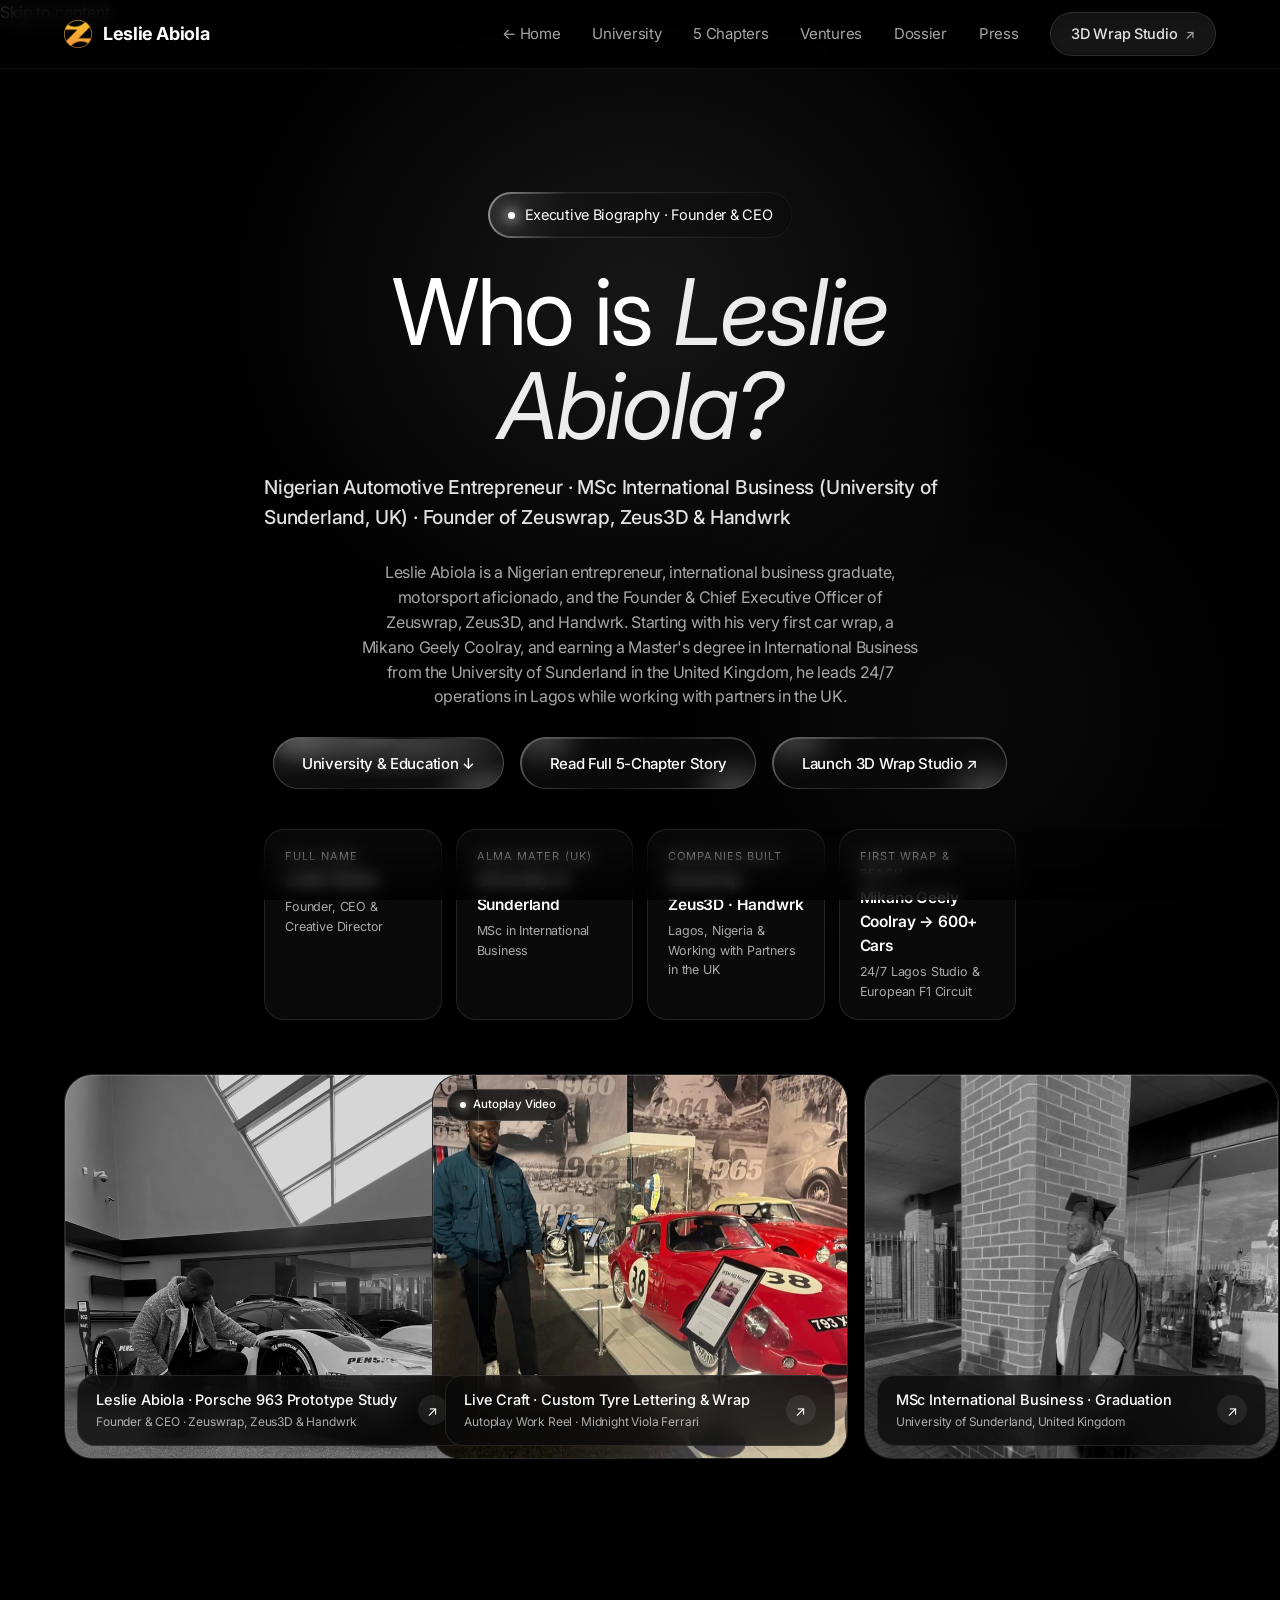
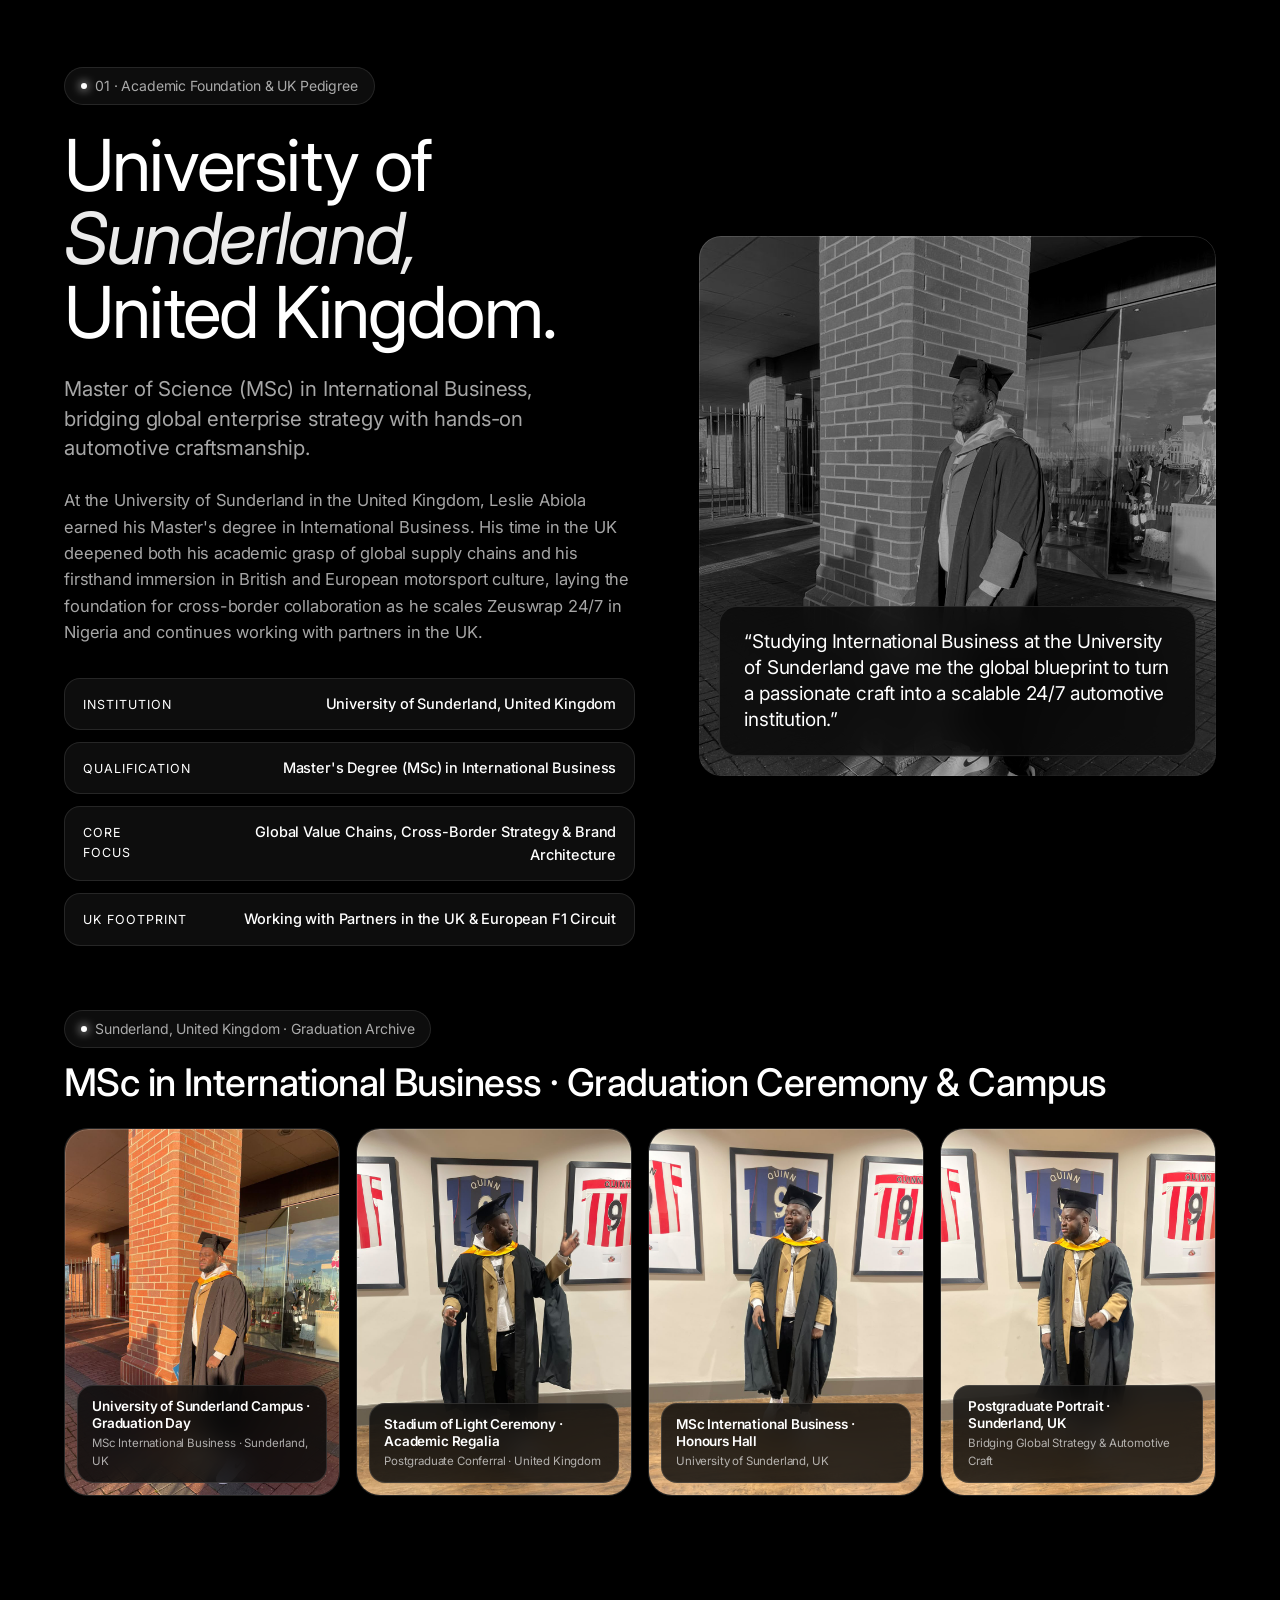
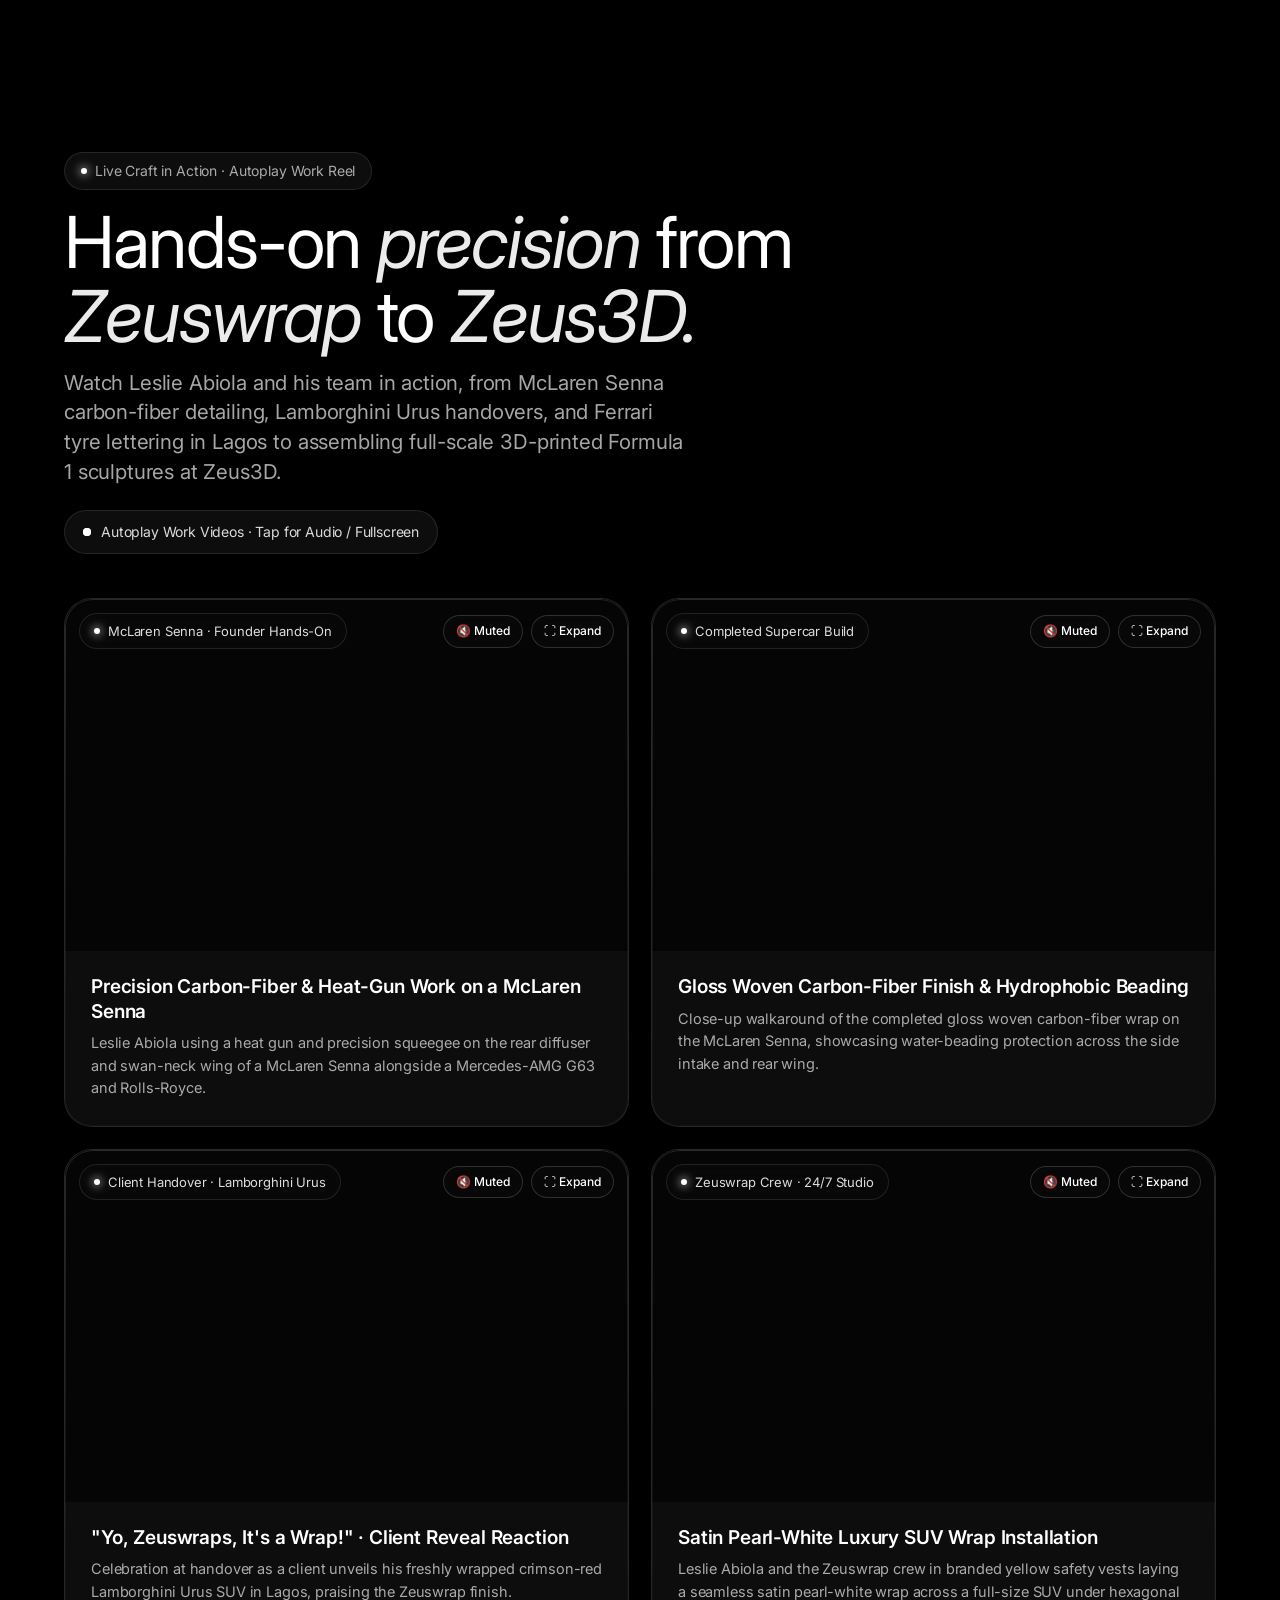
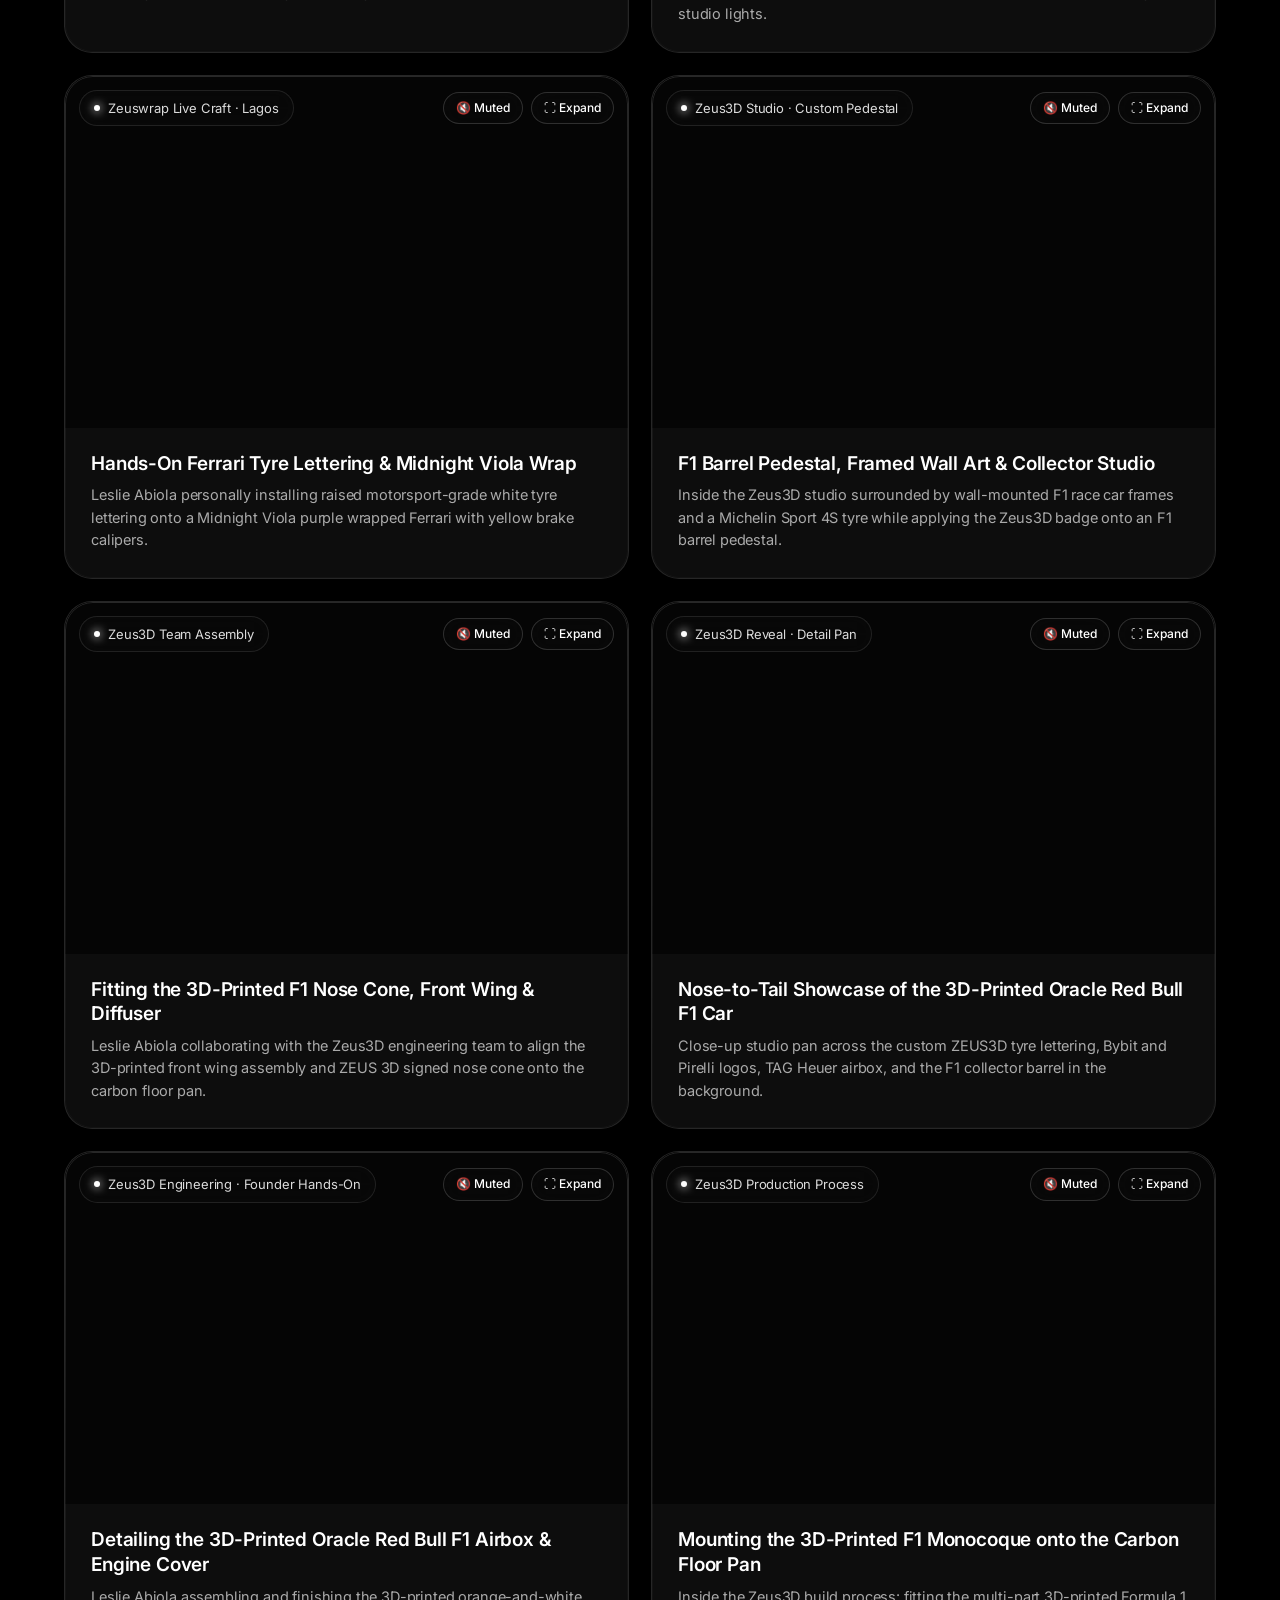
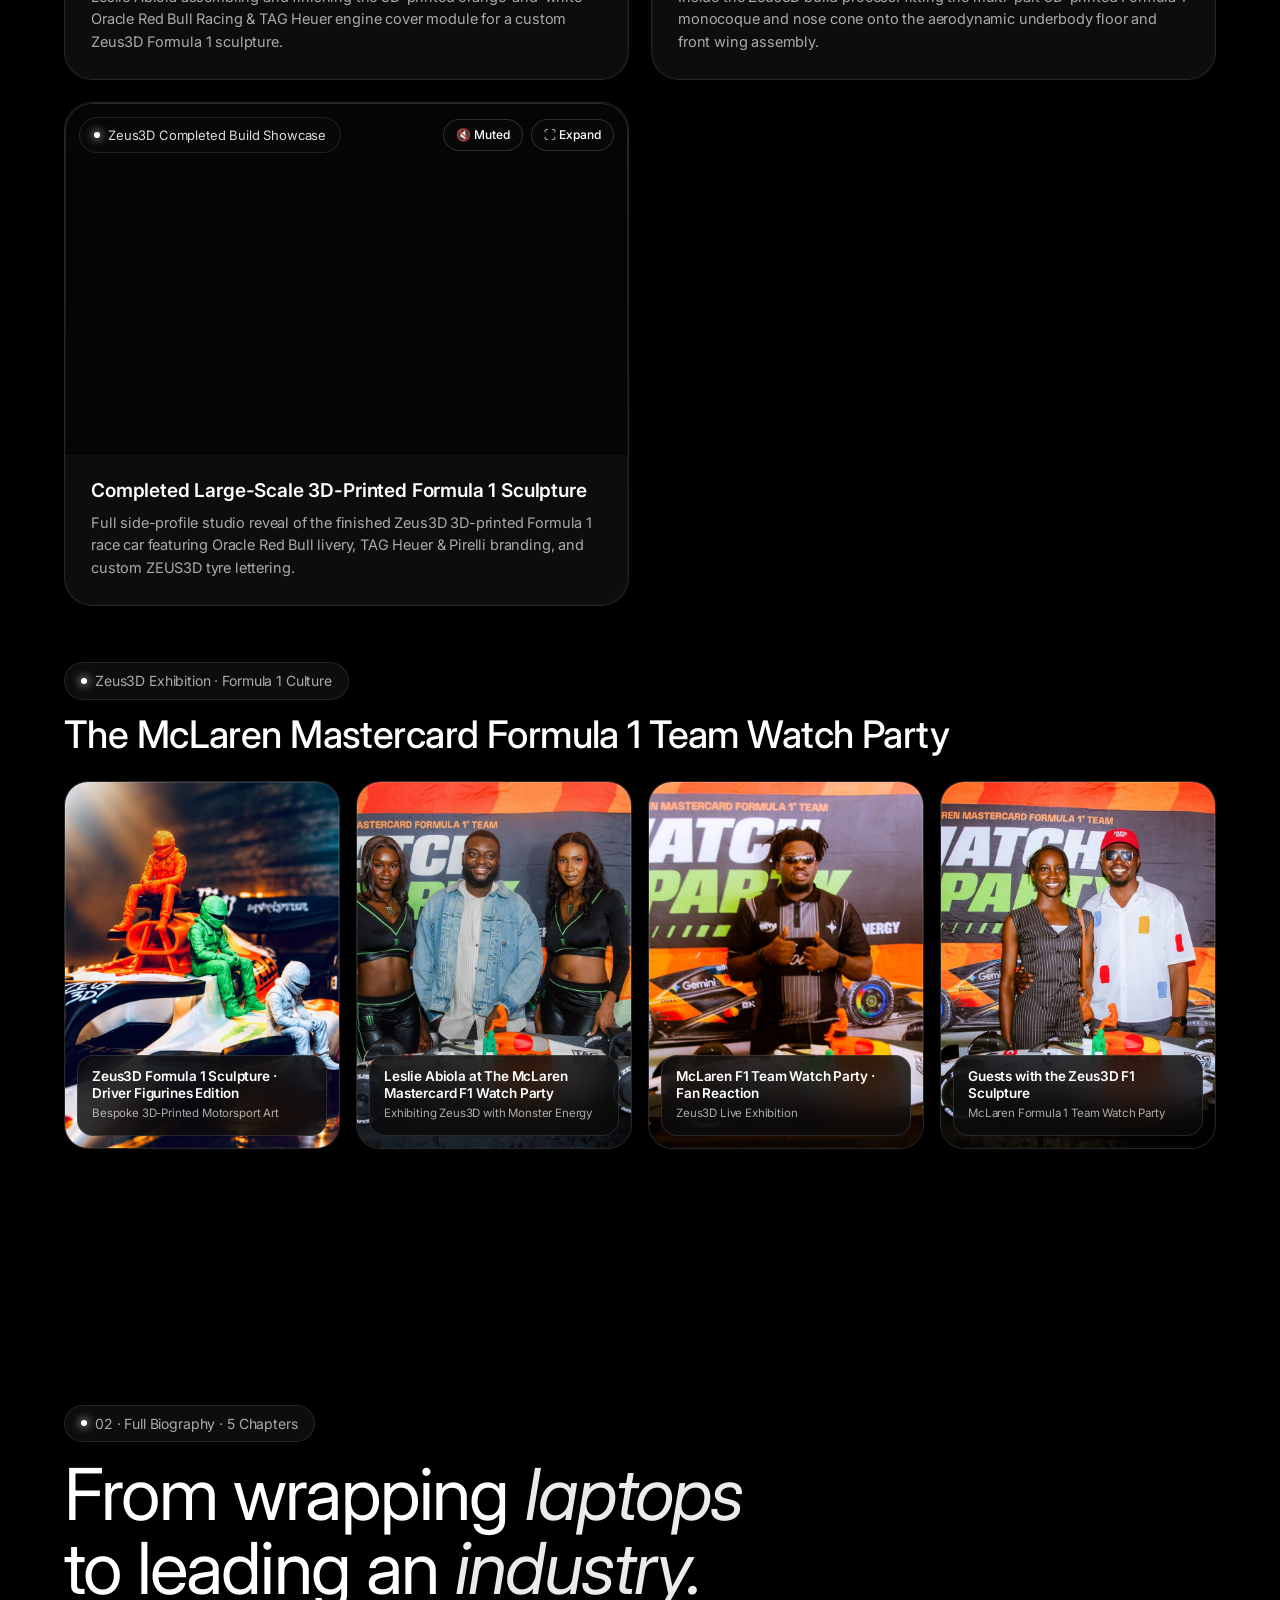
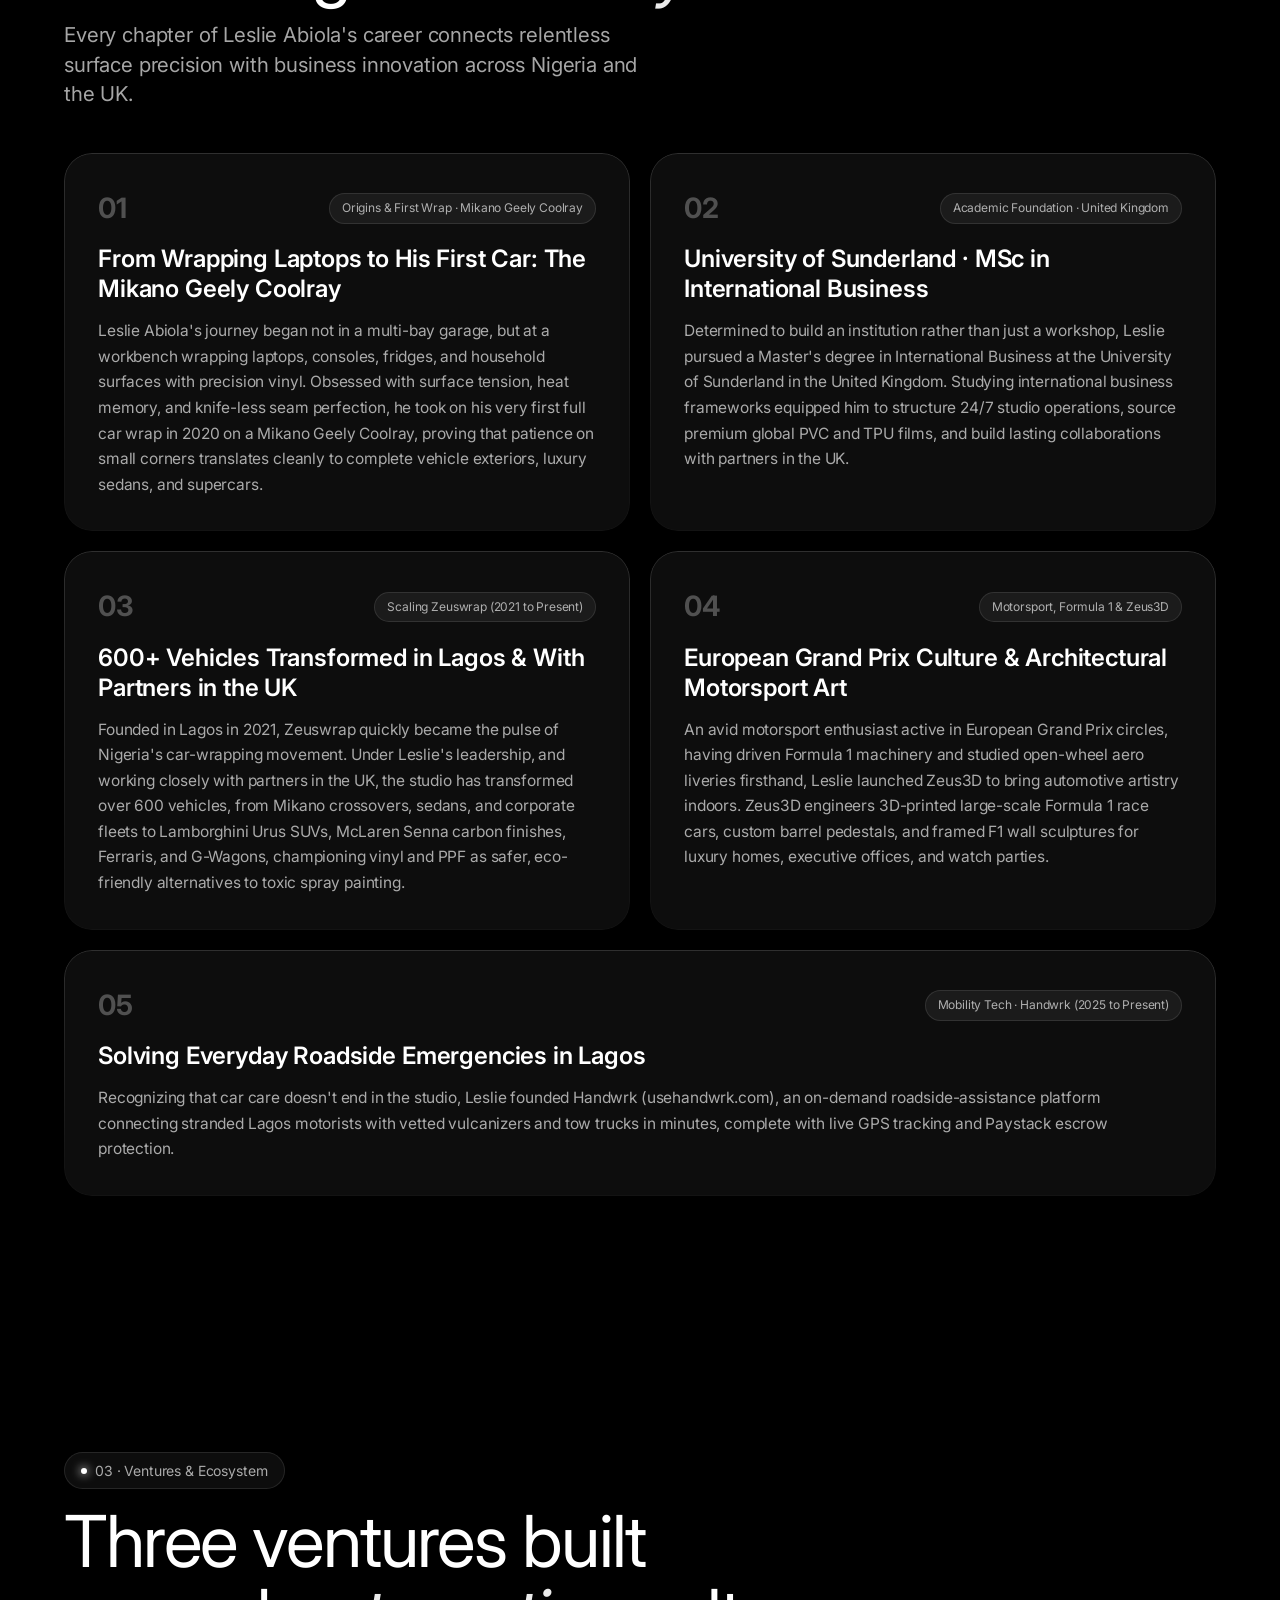
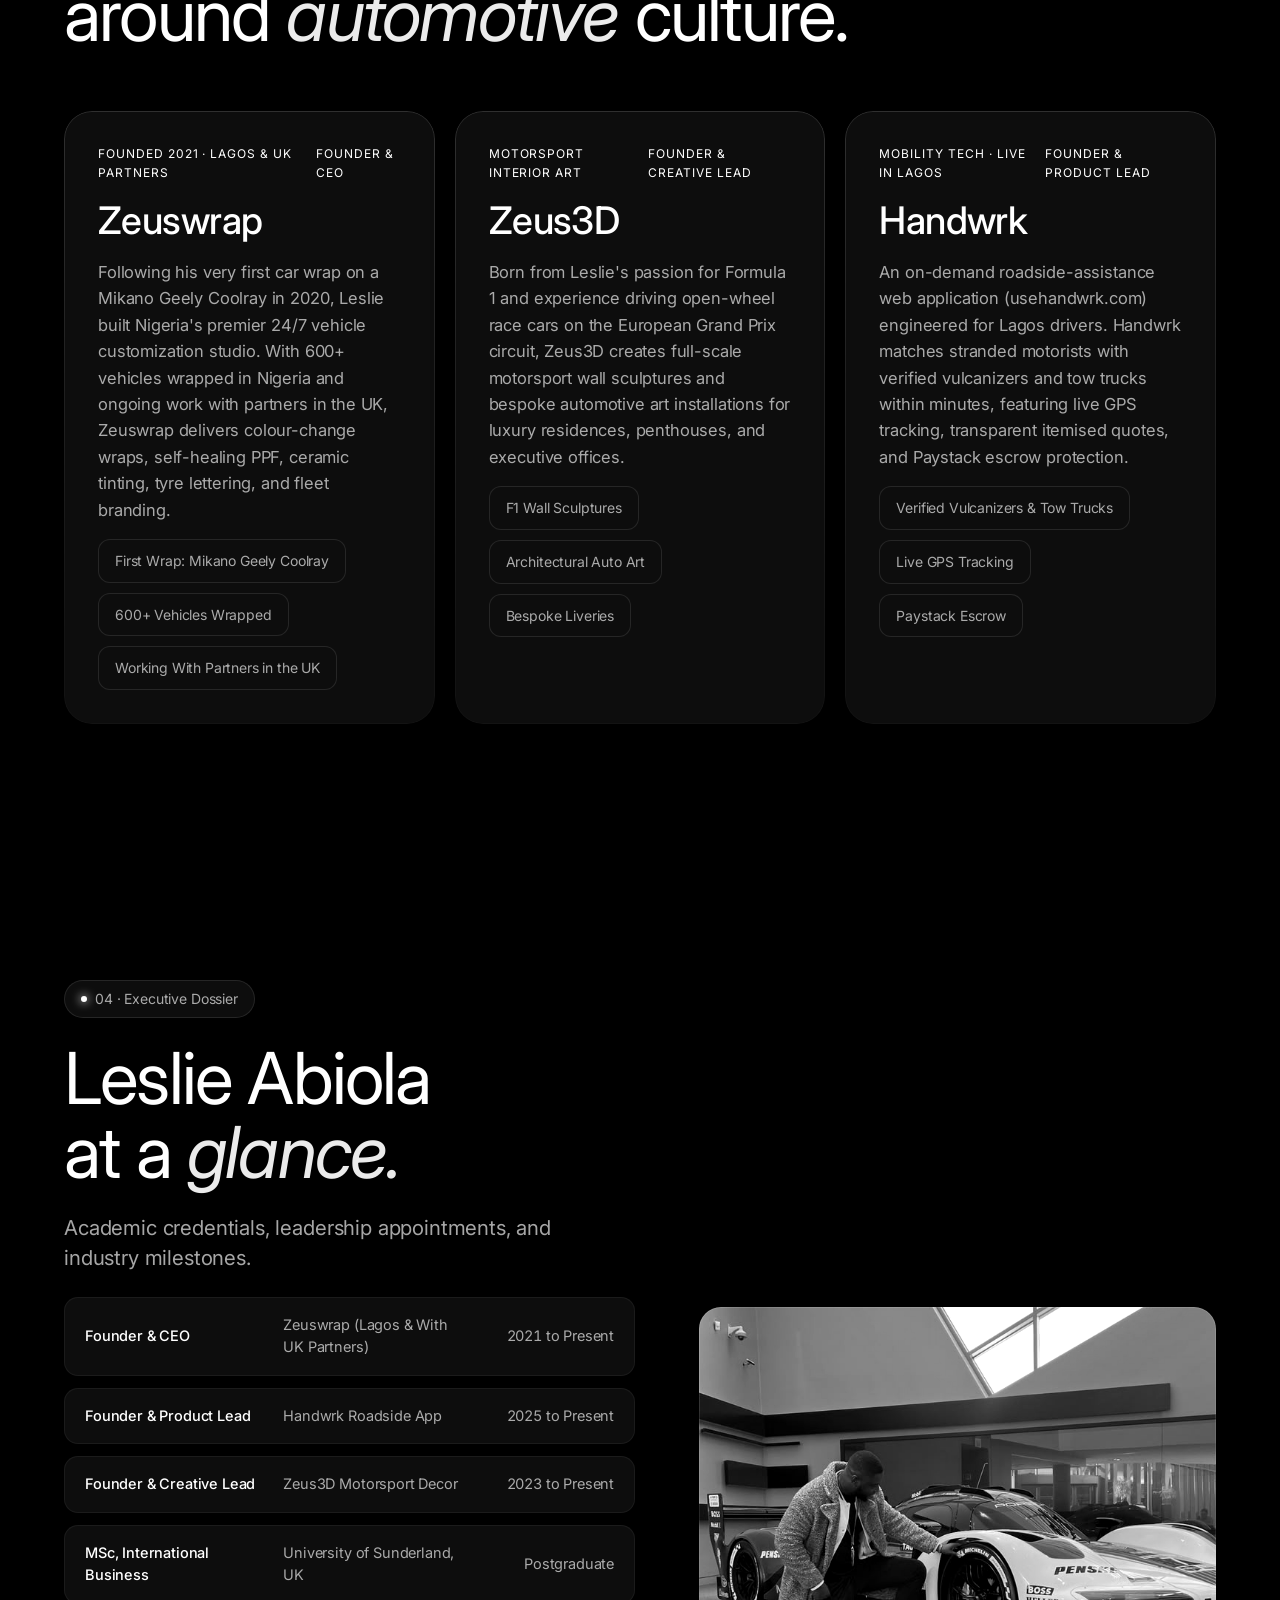
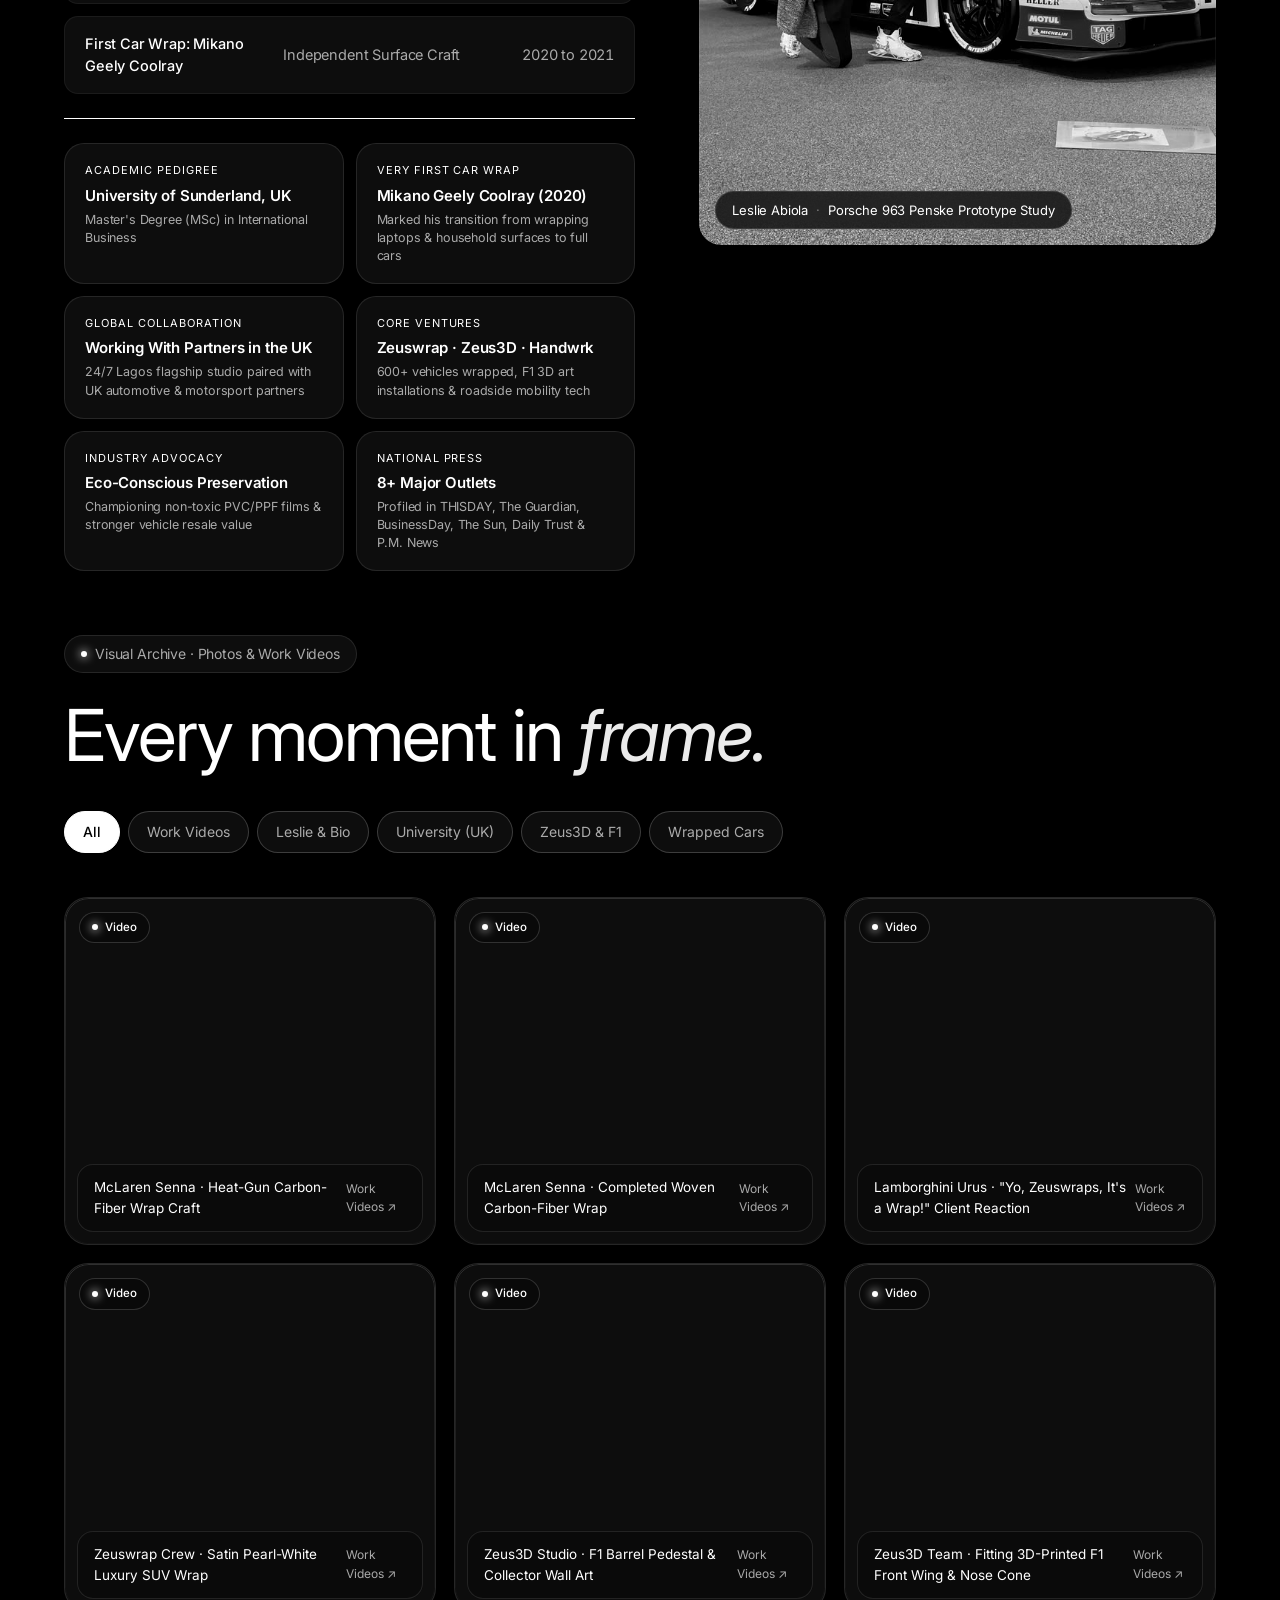
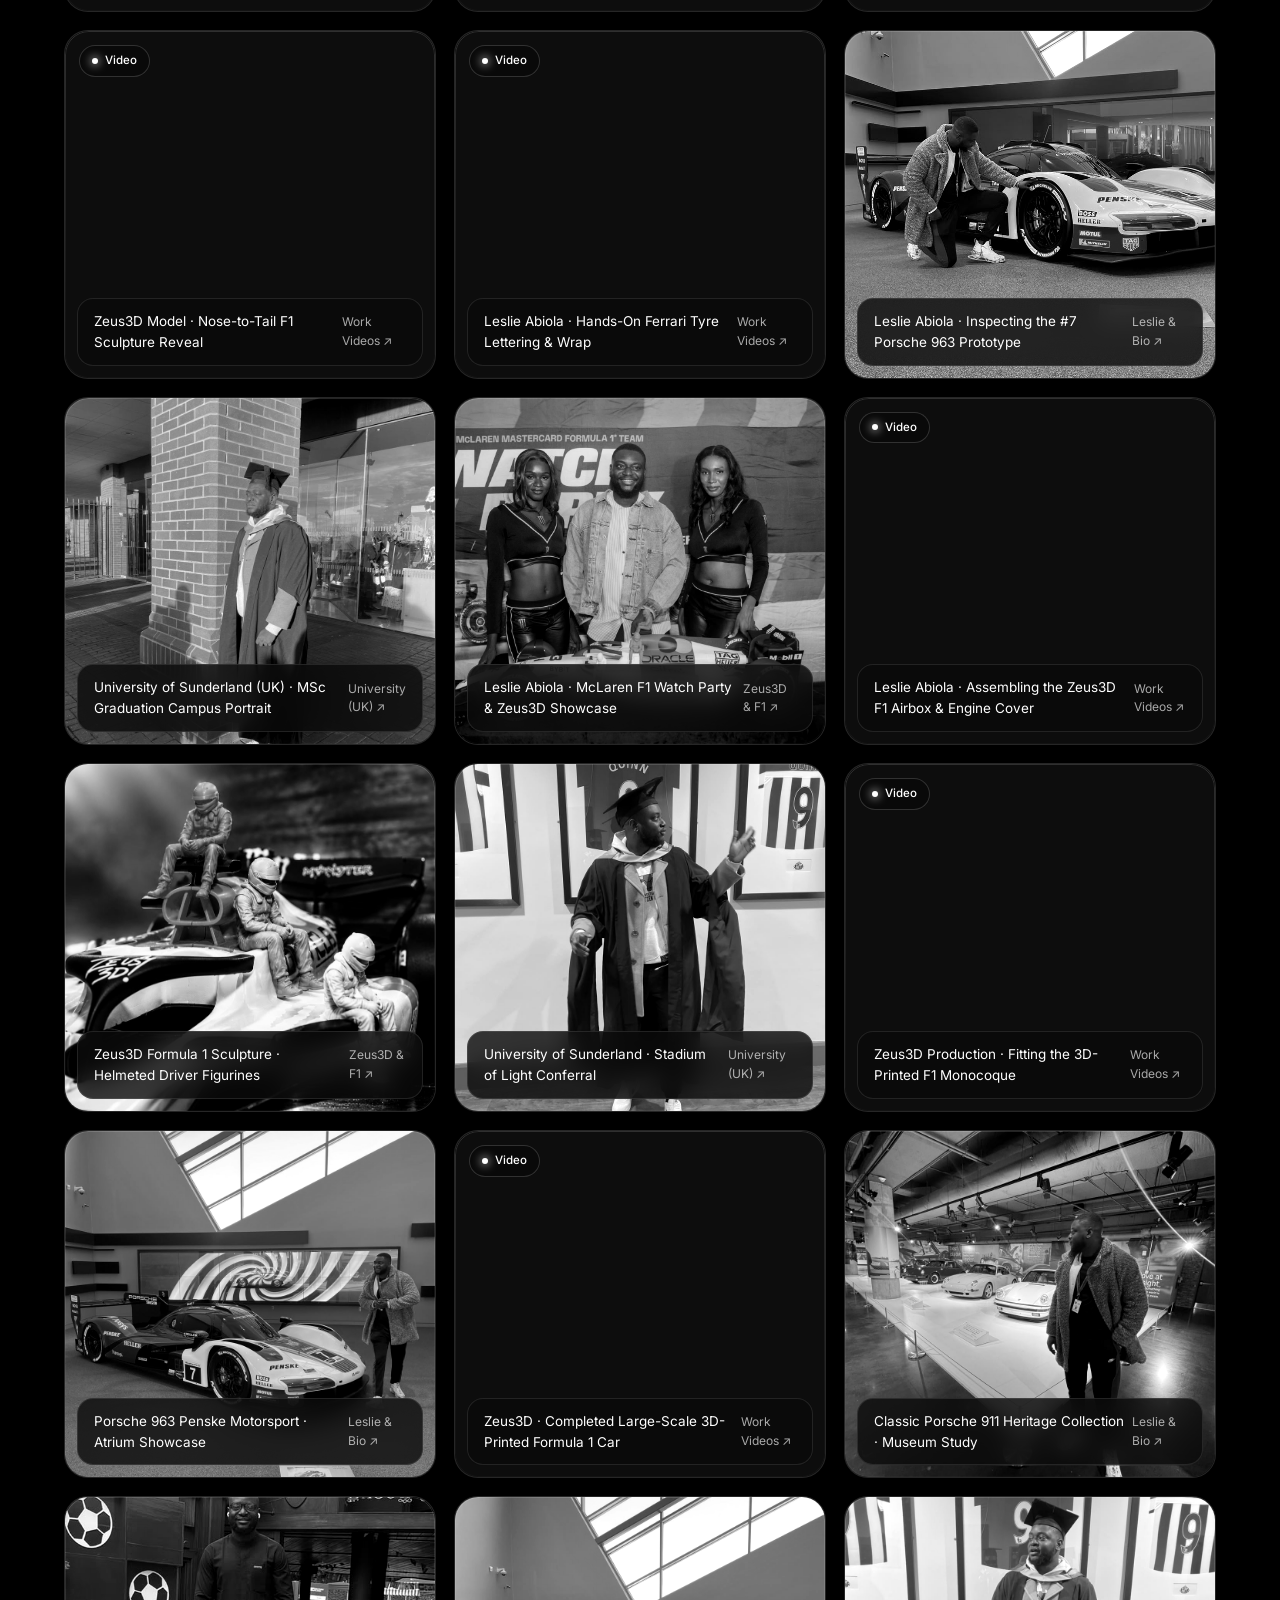
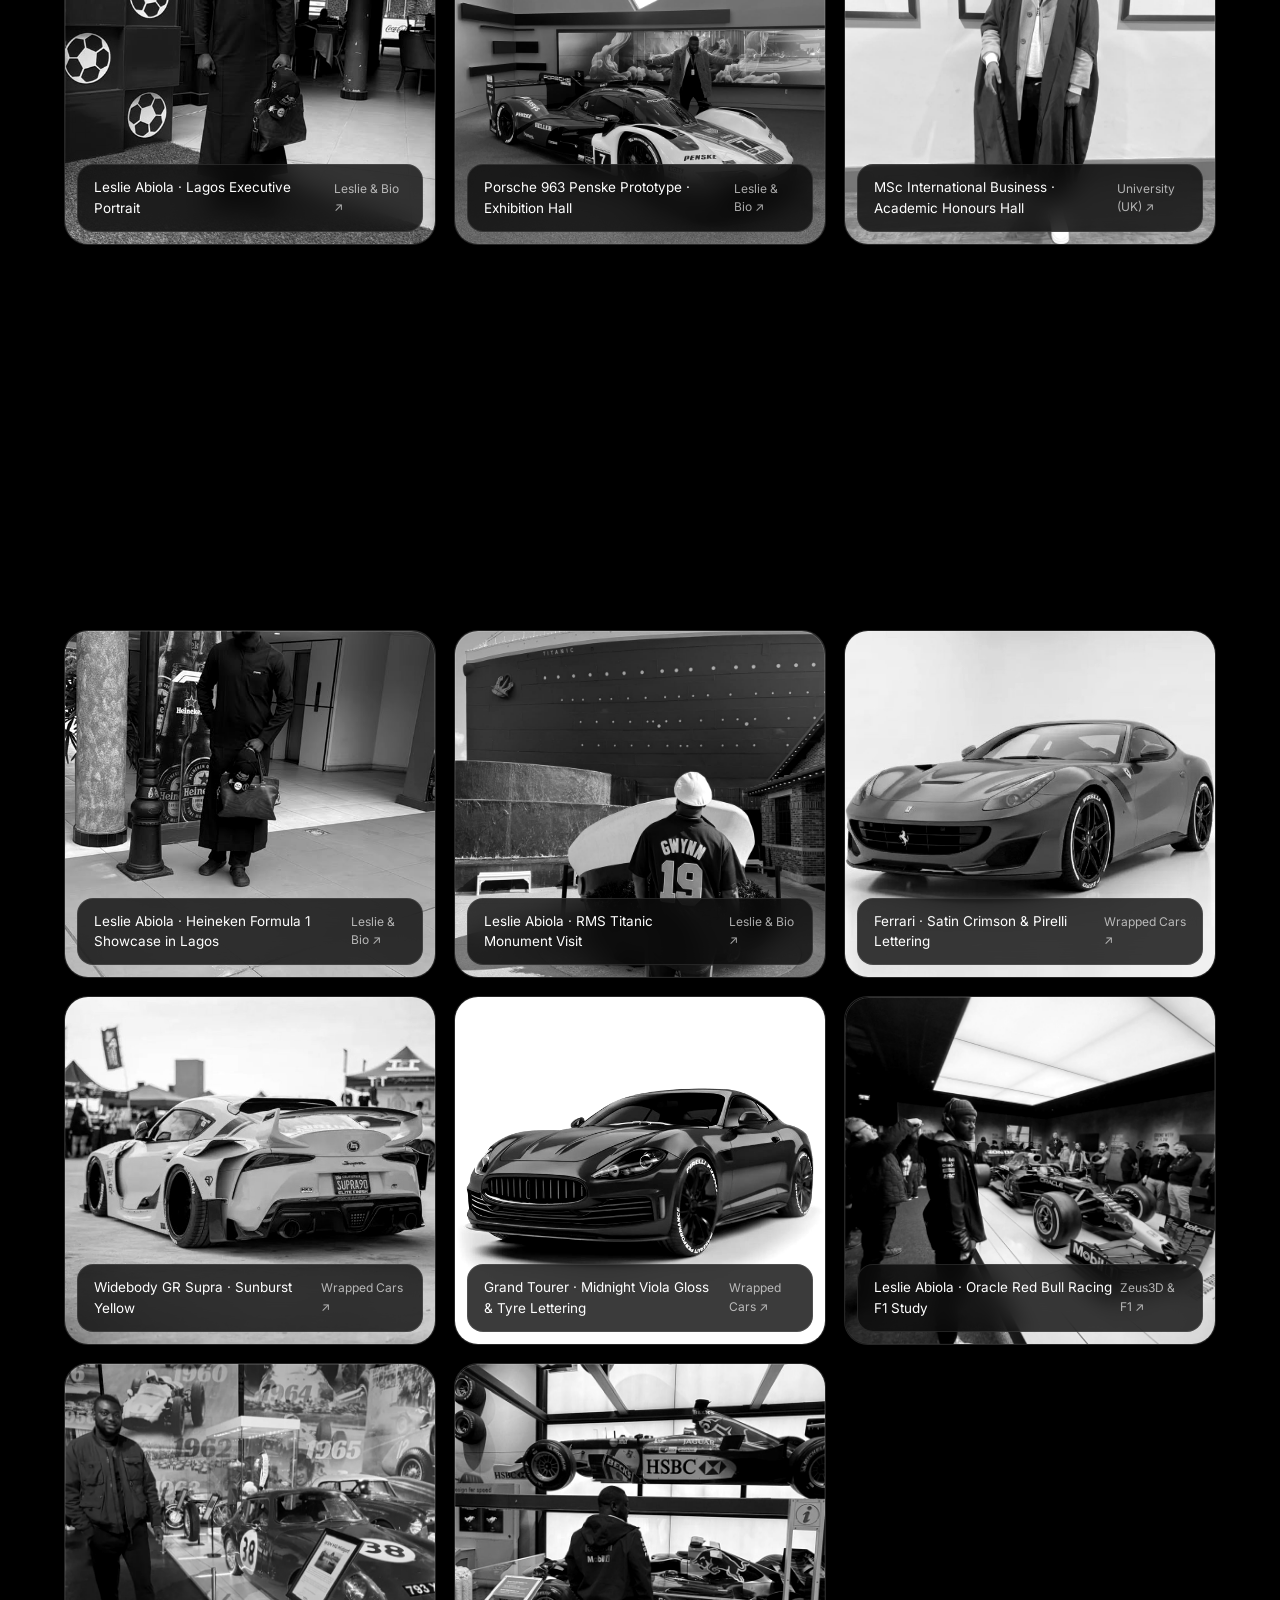
==== commit 8b943119: "Add files via upload" ====
--- a/leslie-abiola.html
+++ b/leslie-abiola.html
@@ -5,10 +5,10 @@
   <meta charset="utf-8" />
   <meta name="viewport" content="width=device-width, initial-scale=1" />
   <meta name="theme-color" content="#000000" />
-  <title>Who Is Leslie Abiola? — Biography, University of Sunderland &amp; Ventures (Zeuswrap, Zeus3D, Handwrk)</title>
-  <meta name="description" content="Full biography of Leslie Abiola — Nigerian entrepreneur, MSc International Business graduate from the University of Sunderland (UK), Formula 1 enthusiast, and Founder & CEO of Zeuswrap, Zeus3D, and Handwrk." />
+  <title>Who Is Leslie Abiola? · Biography, University of Sunderland &amp; Ventures (Zeuswrap, Zeus3D, Handwrk)</title>
+  <meta name="description" content="Full biography of Leslie Abiola: Nigerian entrepreneur, MSc International Business graduate from the University of Sunderland (UK), Formula 1 enthusiast, and Founder & CEO of Zeuswrap, Zeus3D, and Handwrk." />
   <meta property="og:type" content="profile" />
-  <meta property="og:title" content="Who Is Leslie Abiola? — Full Biography, Education &amp; Ventures" />
+  <meta property="og:title" content="Who Is Leslie Abiola? · Full Biography, Education &amp; Ventures" />
   <meta property="og:description" content="Explore the full story of Leslie Abiola: from wrapping laptops to earning an MSc in International Business at the University of Sunderland (UK) and founding Zeuswrap, Zeus3D, and Handwrk." />
   <meta property="og:image" content="assets/images/leslie-portrait.png" />
 
@@ -124,12 +124,12 @@
           <div class="pf-quick-card">
             <span class="pf-quick-label">Companies Built</span>
             <strong class="pf-quick-val">Zeuswrap · Zeus3D · Handwrk</strong>
-            <span class="pf-quick-sub">Lagos, Nigeria &amp; United Kingdom</span>
+            <span class="pf-quick-sub">Lagos, Nigeria &amp; Working with Partners in the UK</span>
           </div>
           <div class="pf-quick-card">
-            <span class="pf-quick-label">Industry Footprint</span>
-            <strong class="pf-quick-val">600+ Cars · F1 Circuit</strong>
-            <span class="pf-quick-sub">24/7 Studio &amp; European Grand Prix</span>
+            <span class="pf-quick-label">First Wrap &amp; Reach</span>
+            <strong class="pf-quick-val">Mikano Geely Coolray → 600+ Cars</strong>
+            <span class="pf-quick-sub">24/7 Lagos Studio &amp; European F1 Circuit</span>
           </div>
         </div>
       </div>
@@ -150,7 +150,7 @@
           </div>
           <h2 class="pf-h2 reveal">University of <em>Sunderland,</em> United Kingdom.</h2>
           <p class="pf-lead reveal">
-            Master of Science (MSc) in International Business — bridging global enterprise strategy with hands-on automotive craftsmanship.
+            Master of Science (MSc) in International Business, bridging global enterprise strategy with hands-on automotive craftsmanship.
           </p>
           <p class="pf-body-muted reveal" data-bind="biography.university.narrative"></p>
 
@@ -169,18 +169,67 @@
             </div>
             <div class="pf-uni-row">
               <span class="pf-uni-key">UK Footprint</span>
-              <strong class="pf-uni-val">British Supercar Wrapping &amp; European Formula 1 Circuit</strong>
+              <strong class="pf-uni-val">Working with Partners in the UK &amp; European F1 Circuit</strong>
             </div>
           </div>
         </div>
 
         <div class="pf-process-media reveal">
           <div class="pf-mask-border" aria-hidden="true"></div>
-          <img src="assets/images/leslie-f1-redbull.jpg" alt="Leslie Abiola beside an Oracle Red Bull Racing Formula 1 car in the UK" loading="lazy" />
+          <img src="assets/images/lesie%20abiola%20edu.jpeg" alt="Leslie Abiola in his University of Sunderland Master's graduation gown, mortarboard cap, and gold-and-orange academic hood standing outside the brick campus building in Sunderland, United Kingdom." loading="lazy" />
           <blockquote class="pf-media-quote">
             “Studying International Business at the University of Sunderland gave me the global blueprint to turn a passionate craft into a scalable 24/7 automotive institution.”
           </blockquote>
         </div>
+      </div>
+
+      <!-- 4-Photo University of Sunderland Graduation Showcase -->
+      <div class="pf-container pf-edu-gallery-wrap">
+        <div class="pf-edu-gallery-head reveal">
+          <div>
+            <div class="pf-section-pill">
+              <span class="pf-dot-sm"></span>
+              <span>Sunderland, United Kingdom · Graduation Archive</span>
+            </div>
+            <h3 class="pf-h3" style="margin-top: 12px;">MSc in International Business · Graduation Ceremony &amp; Campus</h3>
+          </div>
+        </div>
+        <div class="pf-edu-photo-grid" id="eduGalleryPage" aria-label="Leslie Abiola University of Sunderland graduation photos"></div>
+      </div>
+    </section>
+
+    <!-- ==================== LIVE WORK VIDEOS & ZEUS3D F1 SHOWCASE ==================== -->
+    <section class="pf-section" id="videoShowcase">
+      <div class="pf-container">
+        <div class="pf-services-top">
+          <div>
+            <div class="pf-section-pill reveal">
+              <span class="pf-dot-sm"></span>
+              <span>Live Craft in Action · Autoplay Work Reel</span>
+            </div>
+            <h2 class="pf-h2 reveal">Hands-on <em>precision</em> from <em>Zeuswrap</em> to <em>Zeus3D.</em></h2>
+            <p class="pf-lead reveal">
+              Watch Leslie Abiola and his team in action, from McLaren Senna carbon-fiber detailing, Lamborghini Urus handovers, and Ferrari tyre lettering in Lagos to assembling full-scale 3D-printed Formula 1 sculptures at Zeus3D.
+            </p>
+          </div>
+          <div class="badge-247 reveal">
+            <span class="pulse"></span>
+            <span>Autoplay Work Videos · Tap for Audio / Fullscreen</span>
+          </div>
+        </div>
+
+        <div class="pf-video-grid" id="workVideoGrid" aria-label="Autoplaying videos of Leslie Abiola's automotive wrapping and Zeus3D Formula 1 build process"></div>
+
+        <div class="pf-edu-gallery-head reveal" style="margin-top: 56px;">
+          <div>
+            <div class="pf-section-pill">
+              <span class="pf-dot-sm"></span>
+              <span>Zeus3D Exhibition · Formula 1 Culture</span>
+            </div>
+            <h3 class="pf-h3" style="margin-top: 12px;">The McLaren Mastercard Formula 1 Team Watch Party</h3>
+          </div>
+        </div>
+        <div class="pf-edu-photo-grid" id="zeus3dGalleryPage" aria-label="Zeus3D 3D-printed Formula 1 sculpture exhibited at the McLaren Formula 1 Watch Party"></div>
       </div>
     </section>
 
@@ -221,17 +270,17 @@
           <article class="pf-venture-card reveal">
             <div class="pf-mask-border" aria-hidden="true"></div>
             <div class="pf-venture-top">
-              <span class="pf-venture-tag">Founded 2021 · Lagos &amp; UK</span>
+              <span class="pf-venture-tag">Founded 2021 · Lagos &amp; UK Partners</span>
               <span class="pf-venture-role">Founder &amp; CEO</span>
             </div>
             <h3 class="pf-h3">Zeuswrap</h3>
             <p class="pf-body-muted">
-              Nigeria's premier 24/7 vehicle customization and protective vinyl studio. With more than 600 vehicles wrapped across Nigeria and the UK, Zeuswrap delivers full colour-change wraps, self-healing Paint Protection Film (PPF), ceramic window tinting, custom tyre lettering, and commercial fleet branding.
+              Following his very first car wrap on a Mikano Geely Coolray in 2020, Leslie built Nigeria's premier 24/7 vehicle customization studio. With 600+ vehicles wrapped in Nigeria and ongoing work with partners in the UK, Zeuswrap delivers colour-change wraps, self-healing PPF, ceramic tinting, tyre lettering, and fleet branding.
             </p>
             <div class="pf-chip-cloud">
+              <span class="pf-chip">First Wrap: Mikano Geely Coolray</span>
               <span class="pf-chip">600+ Vehicles Wrapped</span>
-              <span class="pf-chip">24/7 Lagos Studio</span>
-              <span class="pf-chip">PVC &amp; Self-Healing PPF</span>
+              <span class="pf-chip">Working With Partners in the UK</span>
             </div>
           </article>
 
@@ -295,14 +344,29 @@
         <div class="pf-portrait-stack">
           <figure class="pf-portrait-card reveal">
             <div class="pf-mask-border" aria-hidden="true"></div>
-            <img src="assets/images/leslie-redbull.png" alt="Leslie Abiola inspecting Formula 1 engineering" loading="lazy" />
+            <img src="assets/images/lesie%20biography%20image.jpeg" alt="Leslie Abiola kneeling beside a red, white, and black #7 Porsche 963 Penske Motorsport prototype race car, inspecting its Michelin racing slicks and aerodynamic bodywork." loading="lazy" />
             <figcaption class="pf-float-cap">
               <span>Leslie Abiola</span>
               <span class="pf-cap-sep">·</span>
-              <span>Formula 1 &amp; European Grand Prix Study</span>
+              <span>Porsche 963 Penske Prototype Study</span>
             </figcaption>
           </figure>
         </div>
+      </div>
+
+      <!-- Complete Filterable Visual Archive of Leslie Abiola -->
+      <div class="pf-container" style="margin-top: 64px;" id="work">
+        <div class="pf-services-top">
+          <div>
+            <div class="pf-section-pill reveal">
+              <span class="pf-dot-sm"></span>
+              <span>Visual Archive · Photos &amp; Work Videos</span>
+            </div>
+            <h3 class="pf-h2 reveal" style="margin-top: 10px;">Every moment in <em>frame.</em></h3>
+          </div>
+          <div class="filters reveal" id="filters" role="tablist" aria-label="Filter archive by category"></div>
+        </div>
+        <div class="gallery" id="gallery"></div>
       </div>
     </section>
 
@@ -364,6 +428,14 @@
 
   <div class="pf-bottom-blur" aria-hidden="true"></div>
 
+  <!-- Lightbox -->
+  <div class="lightbox" id="lightbox" hidden>
+    <button class="lb-close" id="lbClose" aria-label="Close">×</button>
+    <img id="lbImg" alt="" />
+    <video id="lbVid" autoplay loop playsinline controls hidden></video>
+    <p id="lbCap"></p>
+  </div>
+
   <script src="js/content.js"></script>
   <script src="js/main.js"></script>
 </body>
--- a/css/style.css
+++ b/css/style.css
@@ -1,5 +1,5 @@
 /* =====================================================================
-   PORTFOLITE-INSPIRED DARK LUXURY PORTFOLIO — LESLIE ABIOLA / ZEUSWRAP
+   PORTFOLITE-INSPIRED DARK LUXURY PORTFOLIO · LESLIE ABIOLA / ZEUSWRAP
    Tokens & Typography modeled directly after Portfolite Framer Template
    ===================================================================== */
 :root {
@@ -1098,7 +1098,7 @@
   gap: 24px;
 }
 
-/* Tap hint & Redaction reveal */
+/* Tap hint, SVG Guide Banner & Redaction reveal */
 .tap-hint {
   font-size: 13px;
   color: var(--token-muted);
@@ -1118,6 +1118,114 @@
   50% { opacity: 0.2; }
 }
 
+.pf-redact-guide {
+  width: 100%;
+  display: flex;
+  align-items: center;
+  justify-content: space-between;
+  gap: 14px;
+  padding: 13px 16px;
+  border-radius: 16px;
+  background: linear-gradient(135deg, rgba(255, 255, 255, 0.07), rgba(255, 255, 255, 0.02));
+  border: 1px solid rgba(255, 255, 255, 0.16);
+  transition: border-color 0.3s var(--ease), background 0.3s var(--ease);
+}
+.pf-redact-guide.all-revealed {
+  border-color: rgba(255, 255, 255, 0.1);
+  background: rgba(255, 255, 255, 0.03);
+}
+.pf-redact-guide-left {
+  display: flex;
+  align-items: center;
+  gap: 12px;
+  min-width: 0;
+}
+.pf-redact-svg-wrap {
+  flex-shrink: 0;
+  width: 52px;
+  height: 42px;
+  display: grid;
+  place-items: center;
+  border-radius: 10px;
+  background: rgba(255, 255, 255, 0.05);
+  border: 1px solid rgba(255, 255, 255, 0.12);
+}
+.pf-redact-svg {
+  width: 44px;
+  height: 35px;
+  overflow: visible;
+}
+.pf-svg-hand {
+  transform-origin: 24px 18px;
+  animation: redactTapBob 2.1s var(--ease) infinite;
+}
+.pf-svg-pulse {
+  transform-origin: 23px 12px;
+  animation: redactTapPulse 2.1s var(--ease) infinite;
+}
+.pf-redact-guide.all-revealed .pf-svg-hand,
+.pf-redact-guide.all-revealed .pf-svg-pulse {
+  animation: none;
+}
+@keyframes redactTapBob {
+  0%, 100% { transform: translateY(0) scale(1); }
+  45% { transform: translateY(-2.5px) scale(0.95); }
+  65% { transform: translateY(0.5px) scale(1); }
+}
+@keyframes redactTapPulse {
+  0%, 100% { transform: scale(0.75); opacity: 0.25; }
+  45% { transform: scale(1.2); opacity: 0.9; }
+  75% { transform: scale(1.35); opacity: 0; }
+}
+.pf-redact-guide-copy {
+  display: flex;
+  flex-direction: column;
+  gap: 2px;
+  min-width: 0;
+}
+.pf-redact-guide-title {
+  font-size: 13.5px;
+  font-weight: 600;
+  color: var(--token-white);
+  line-height: 1.35;
+}
+.pf-redact-guide-sub {
+  font-size: 12.5px;
+  color: var(--token-muted);
+  line-height: 1.4;
+}
+.pf-reveal-all-inline {
+  flex-shrink: 0;
+  display: inline-flex;
+  align-items: center;
+  gap: 7px;
+  padding: 9px 15px;
+  border-radius: 999px;
+  background: var(--token-white);
+  color: var(--token-black);
+  border: 1px solid var(--token-white);
+  font-size: 13px;
+  font-weight: 600;
+  white-space: nowrap;
+  transition: transform 0.25s var(--ease), box-shadow 0.25s, background 0.25s, color 0.25s, border-color 0.25s;
+}
+.pf-reveal-all-inline:hover {
+  transform: translateY(-1px);
+  box-shadow: 0 8px 22px rgba(255, 255, 255, 0.2);
+}
+.pf-reveal-all-inline.is-revealed {
+  background: rgba(255, 255, 255, 0.08);
+  color: rgba(255, 255, 255, 0.85);
+  border-color: rgba(255, 255, 255, 0.22);
+  box-shadow: none;
+  cursor: default;
+}
+.pf-reveal-eye-svg {
+  width: 16px;
+  height: 16px;
+  flex-shrink: 0;
+}
+
 .pf-bio-paras {
   display: flex;
   flex-direction: column;
@@ -1131,23 +1239,32 @@
 
 .redact {
   cursor: pointer;
-  border-radius: 4px;
-  padding: 1px 0.2em;
-  margin: 0 -0.02em;
+  border-radius: 5px;
+  padding: 1px 0.3em;
+  margin: 0 0.02em;
   color: transparent;
-  background: linear-gradient(var(--token-white), var(--token-white)) no-repeat right center / 100% 100%;
+  background-color: transparent;
+  background-image:
+    url("data:image/svg+xml,%3Csvg xmlns='http://www.w3.org/2000/svg' width='44' height='14' viewBox='0 0 44 14' fill='none'%3E%3Ccircle cx='7' cy='7' r='4.5' stroke='%230d0d0d' stroke-opacity='0.32' stroke-width='1.1'/%3E%3Ccircle cx='7' cy='7' r='2' fill='%230d0d0d' fill-opacity='0.78'/%3E%3Cpath d='M16 4h6M19 4v6.5M24.5 10.5l2.3-6.5h.4l2.3 6.5M25.4 8.3h3.2M32 10.5V4h2.8a1.9 1.9 0 0 1 0 3.8H32' stroke='%230d0d0d' stroke-opacity='0.76' stroke-width='1.35' stroke-linecap='round' stroke-linejoin='round'/%3E%3C/svg%3E"),
+    linear-gradient(var(--token-white), var(--token-white));
+  background-repeat: no-repeat, no-repeat;
+  background-position: center center, right center;
+  background-size: 44px 14px, 100% 100%;
   -webkit-box-decoration-break: clone;
   box-decoration-break: clone;
-  transition: background-size 0.7s var(--ease), color 0.4s 0.2s;
-}
-.redact:hover {
-  background-size: 93% 100%;
+  transition: background-size 0.55s var(--ease), color 0.38s 0.15s, box-shadow 0.25s;
+}
+.redact:hover,
+.redact:focus-visible {
+  background-size: 48px 15px, 94% 100%;
+  box-shadow: 0 0 16px rgba(255, 255, 255, 0.25);
 }
 .redact.revealed {
-  background-size: 0% 100%;
+  background-size: 0 14px, 0% 100%;
   color: var(--token-white);
   cursor: text;
   font-weight: 600;
+  box-shadow: none;
 }
 
 .quote {
@@ -2091,7 +2208,7 @@
 }
 .news-scroll-track {
   display: flex;
-  gap: 32px; /* 2rem — matches JS loop calculation */
+  gap: 32px; /* 2rem · matches JS loop calculation */
   width: max-content;
   will-change: transform;
 }
@@ -2995,10 +3112,196 @@
   color: var(--token-white);
 }
 
+/* ============ Autoplaying Work Videos, Education Gallery & Zeus3D Grids ============ */
+.pf-bento-video,
+.g-video {
+  width: 100%;
+  height: 100%;
+  object-fit: cover;
+  object-position: center;
+  display: block;
+  transition: transform 0.75s var(--ease), filter 0.75s var(--ease);
+}
+.pf-bento-card:hover .pf-bento-video,
+.g-item:hover .g-video {
+  transform: scale(1.04);
+}
+.pf-live-video-pill {
+  position: absolute;
+  top: 14px;
+  left: 14px;
+  z-index: 3;
+  display: inline-flex;
+  align-items: center;
+  gap: 7px;
+  padding: 6px 12px;
+  border-radius: 99px;
+  background: rgba(10, 10, 10, 0.78);
+  backdrop-filter: blur(12px);
+  -webkit-backdrop-filter: blur(12px);
+  border: 1px solid rgba(255, 255, 255, 0.16);
+  font-size: 11.5px;
+  font-weight: 500;
+  color: var(--token-white);
+  pointer-events: none;
+}
+
+/* Education & Zeus3D 4-Card Photo Grids */
+.pf-edu-gallery-wrap {
+  margin-top: 64px;
+}
+.pf-edu-gallery-head {
+  display: flex;
+  align-items: flex-end;
+  justify-content: space-between;
+  gap: 20px;
+  flex-wrap: wrap;
+  margin-bottom: 24px;
+}
+.pf-edu-photo-grid {
+  display: grid;
+  grid-template-columns: repeat(4, 1fr);
+  gap: 16px;
+}
+.pf-edu-photo-card {
+  position: relative;
+  aspect-ratio: 3 / 4;
+  border-radius: 24px;
+  overflow: hidden;
+  background: var(--token-surface);
+  border: 1px solid var(--token-border);
+  cursor: pointer;
+}
+.pf-edu-photo-card img {
+  width: 100%;
+  height: 100%;
+  object-fit: cover;
+  object-position: center 20%;
+  transition: transform 0.65s var(--ease), filter 0.65s var(--ease);
+}
+.pf-edu-photo-card:hover img {
+  transform: scale(1.05);
+}
+.pf-edu-photo-cap {
+  position: absolute;
+  left: 12px;
+  right: 12px;
+  bottom: 12px;
+  z-index: 3;
+  padding: 12px 14px;
+  border-radius: 16px;
+  background: rgba(10, 10, 10, 0.82);
+  backdrop-filter: blur(14px);
+  -webkit-backdrop-filter: blur(14px);
+  border: 1px solid rgba(255, 255, 255, 0.12);
+  display: flex;
+  flex-direction: column;
+  gap: 3px;
+}
+.pf-edu-photo-cap strong {
+  font-size: 13.5px;
+  font-weight: 600;
+  color: var(--token-white);
+  line-height: 1.25;
+}
+.pf-edu-photo-cap span {
+  font-size: 11.5px;
+  color: var(--token-muted);
+}
+
+/* 4-Card Autoplaying Work & Process Video Grid */
+.pf-video-grid {
+  display: grid;
+  grid-template-columns: repeat(2, 1fr);
+  gap: 22px;
+}
+.pf-video-card {
+  position: relative;
+  border-radius: 28px;
+  overflow: hidden;
+  background: var(--token-surface);
+  border: 1px solid var(--token-border);
+  display: flex;
+  flex-direction: column;
+}
+.pf-video-stage {
+  position: relative;
+  aspect-ratio: 16 / 10;
+  background: #050505;
+  overflow: hidden;
+}
+.pf-autoplay-video {
+  width: 100%;
+  height: 100%;
+  object-fit: cover;
+  display: block;
+}
+.pf-video-top-badges {
+  position: absolute;
+  top: 14px;
+  left: 14px;
+  right: 14px;
+  z-index: 3;
+  display: flex;
+  align-items: center;
+  justify-content: space-between;
+  gap: 10px;
+  flex-wrap: wrap;
+}
+.pf-video-actions {
+  display: inline-flex;
+  align-items: center;
+  gap: 8px;
+}
+.pf-vid-btn {
+  padding: 6px 12px;
+  border-radius: 99px;
+  background: rgba(10, 10, 10, 0.78);
+  backdrop-filter: blur(12px);
+  -webkit-backdrop-filter: blur(12px);
+  border: 1px solid rgba(255, 255, 255, 0.16);
+  font-size: 12px;
+  font-weight: 500;
+  color: var(--token-white);
+  cursor: pointer;
+  transition: background 0.25s, color 0.25s;
+}
+.pf-vid-btn:hover {
+  background: var(--token-white);
+  color: var(--token-black);
+}
+.pf-video-body {
+  padding: 24px 26px 26px;
+  display: flex;
+  flex-direction: column;
+  gap: 8px;
+}
+.pf-video-title {
+  font-family: var(--font-heading);
+  font-size: 19px;
+  font-weight: 600;
+  color: var(--token-white);
+  line-height: 1.3;
+}
+.pf-video-caption {
+  font-size: 14.5px;
+  line-height: 1.55;
+  color: var(--token-muted);
+}
+
+#lbVid {
+  max-width: min(92vw, 1080px);
+  max-height: 78vh;
+  border-radius: 20px;
+  border: 1px solid var(--token-border);
+  background: #000;
+}
+
 @media (max-width: 980px) {
   .pf-founder-quick-grid,
   .pf-chapters-grid,
-  .pf-ventures-grid {
+  .pf-ventures-grid,
+  .pf-edu-photo-grid {
     grid-template-columns: repeat(2, 1fr);
   }
 }
@@ -3006,11 +3309,20 @@
   .pf-founder-quick-grid,
   .pf-dossier-grid,
   .pf-chapters-grid,
-  .pf-ventures-grid {
+  .pf-ventures-grid,
+  .pf-edu-photo-grid,
+  .pf-video-grid {
     grid-template-columns: 1fr;
   }
   .pf-founder-pill-cta {
     display: none;
+  }
+  .pf-redact-guide {
+    flex-direction: column;
+    align-items: stretch;
+  }
+  .pf-reveal-all-inline {
+    justify-content: center;
   }
   .pf-uni-row {
     flex-direction: column;
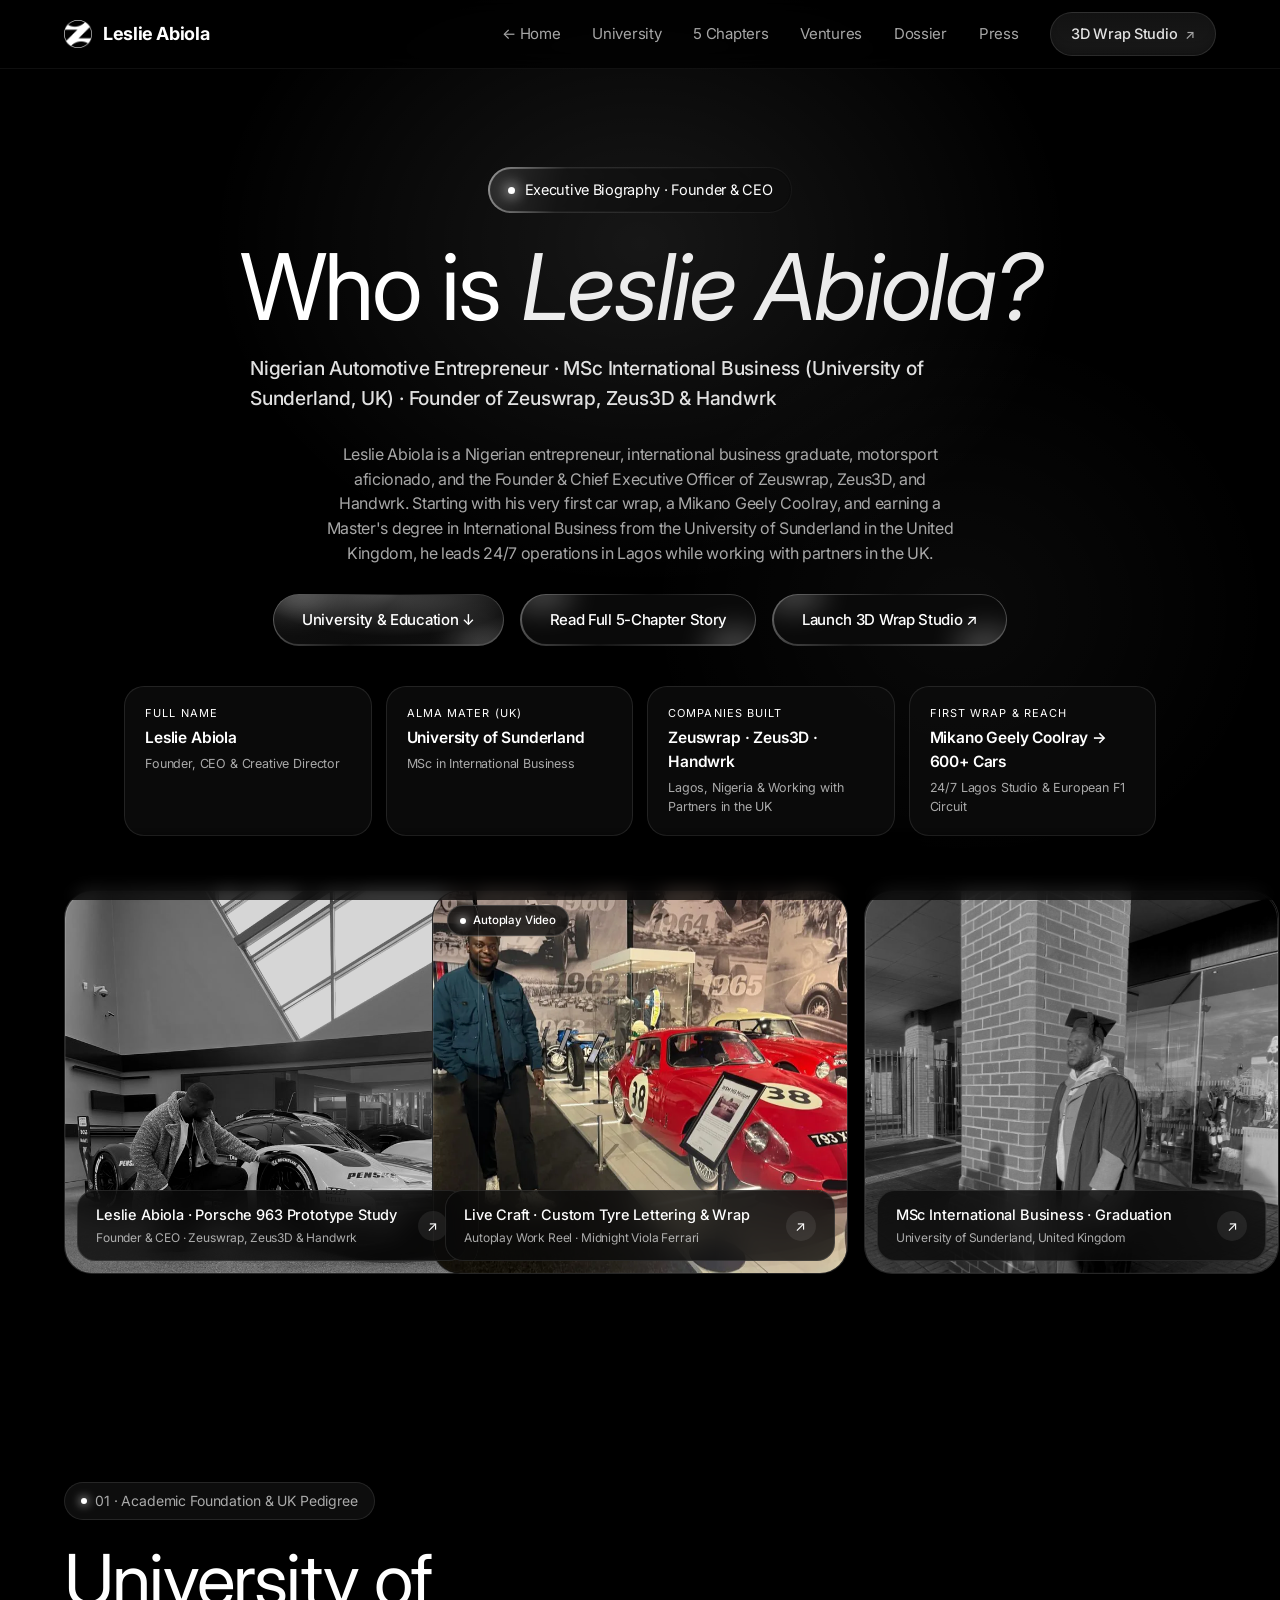
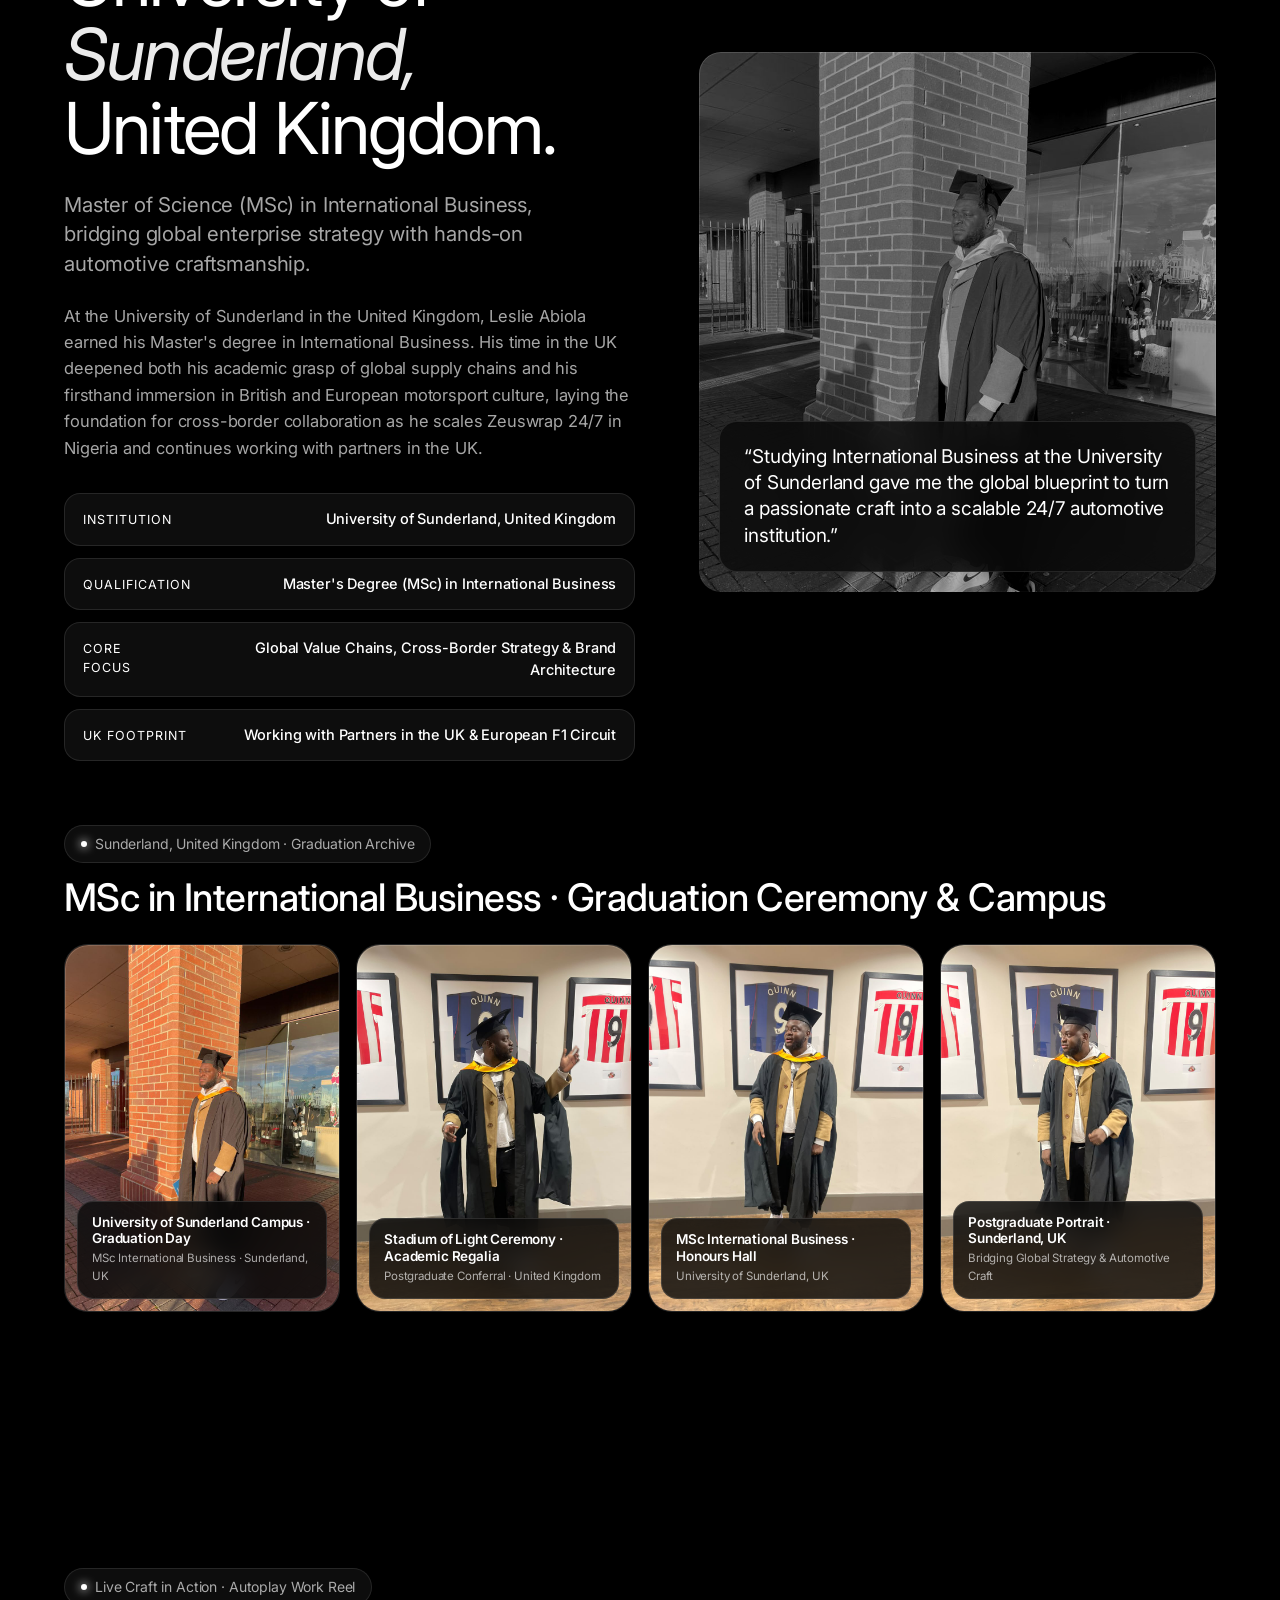
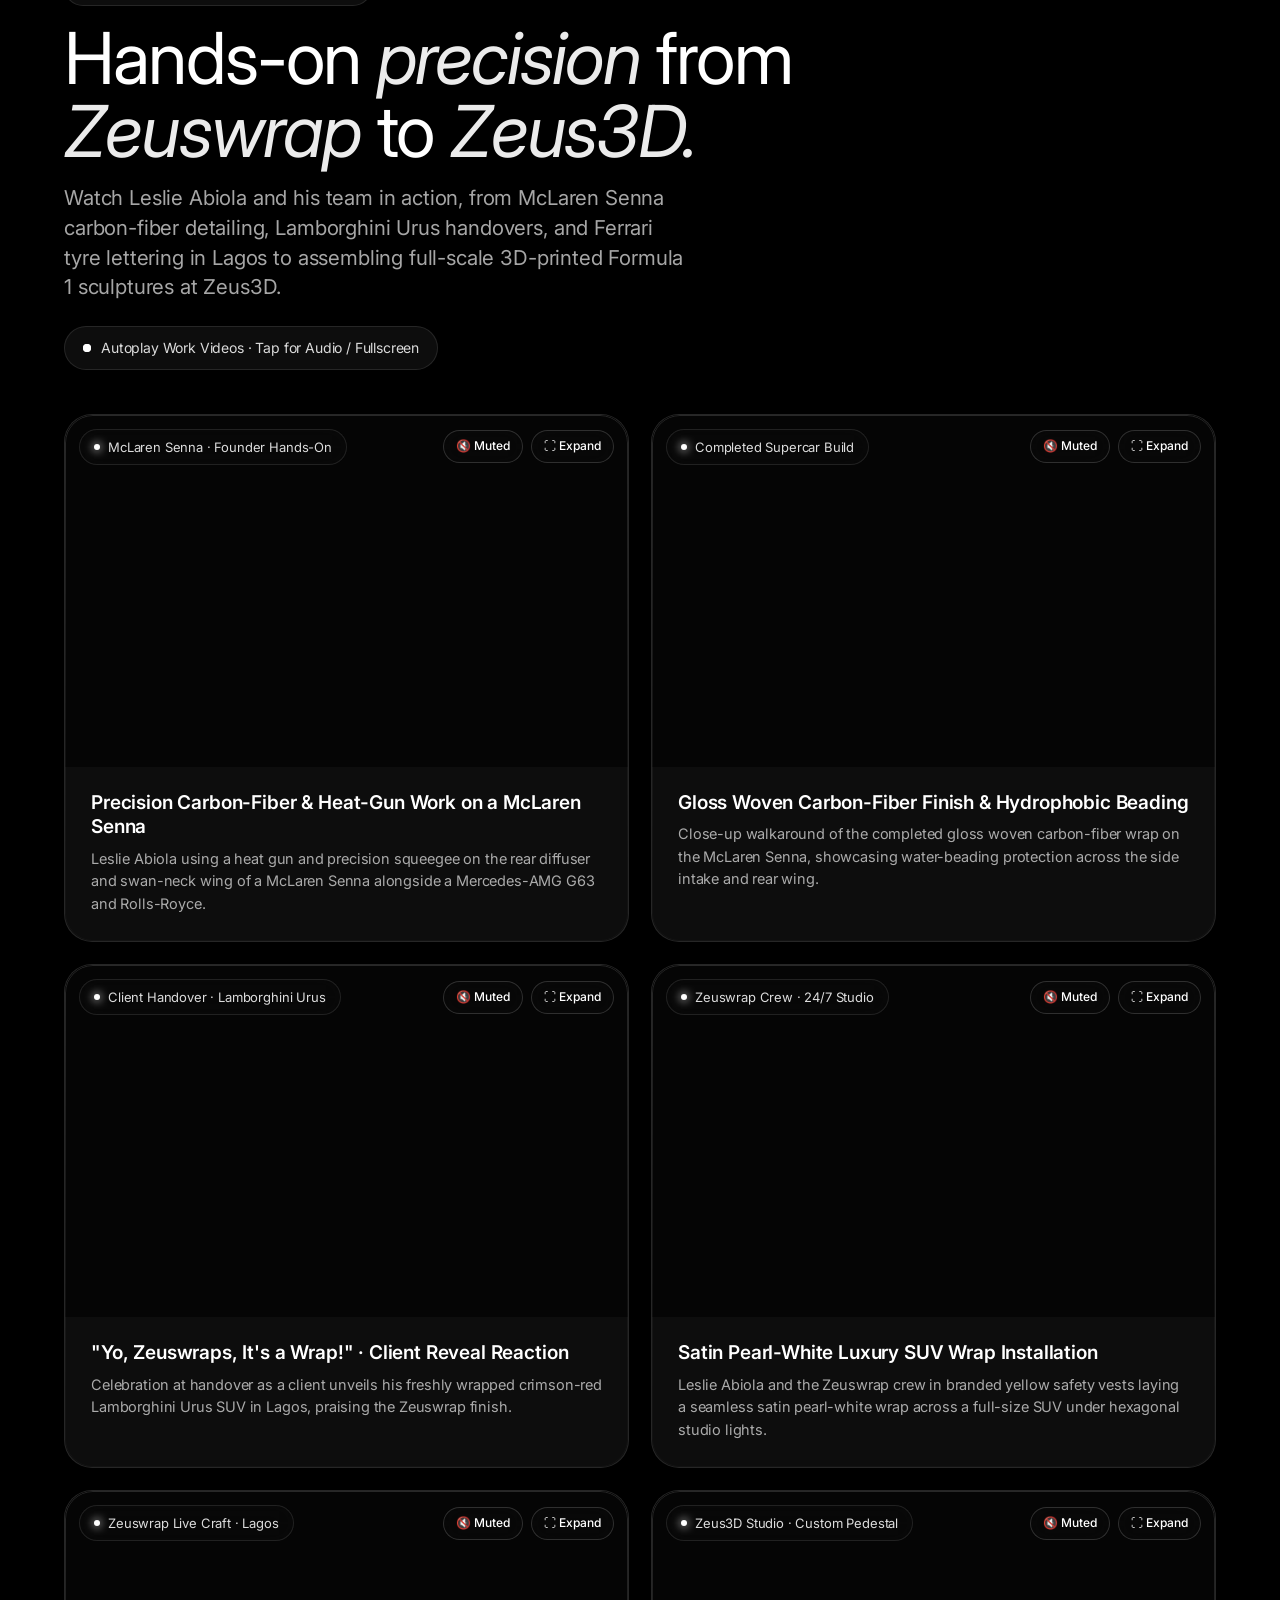
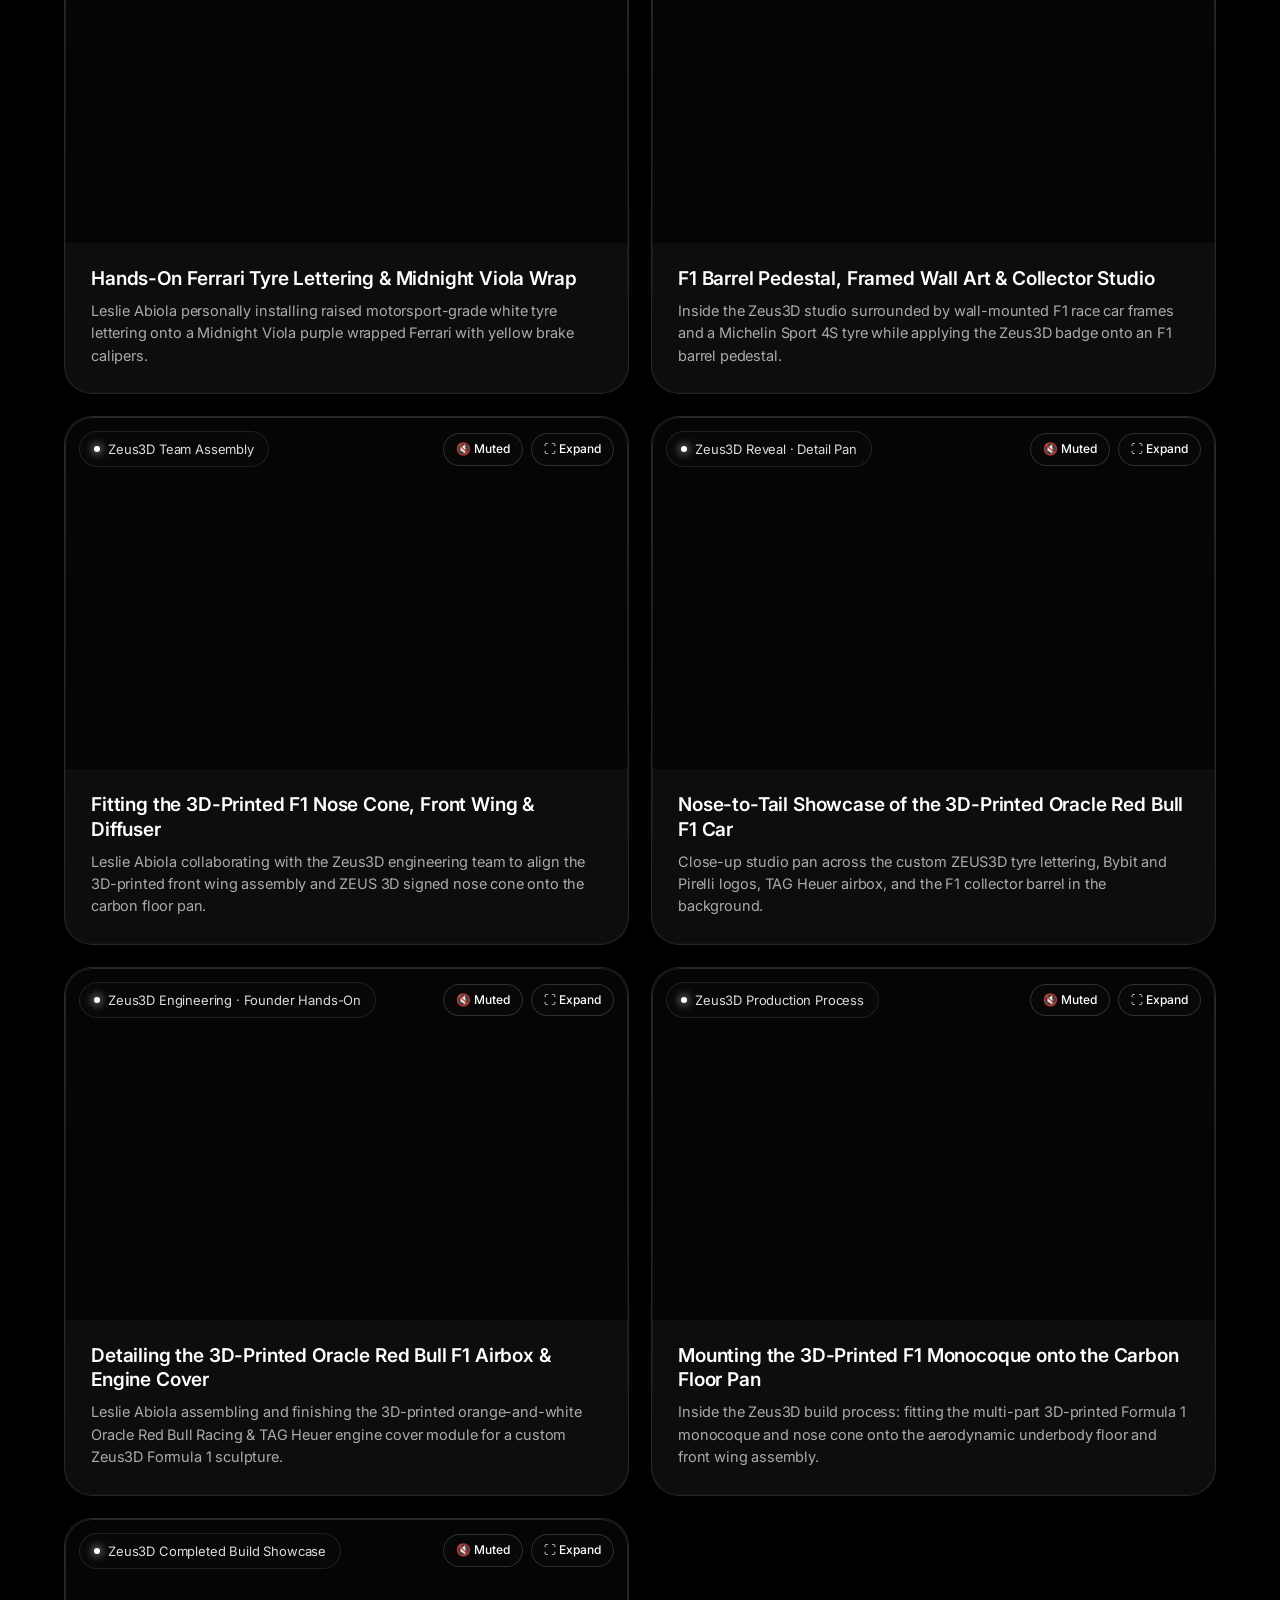
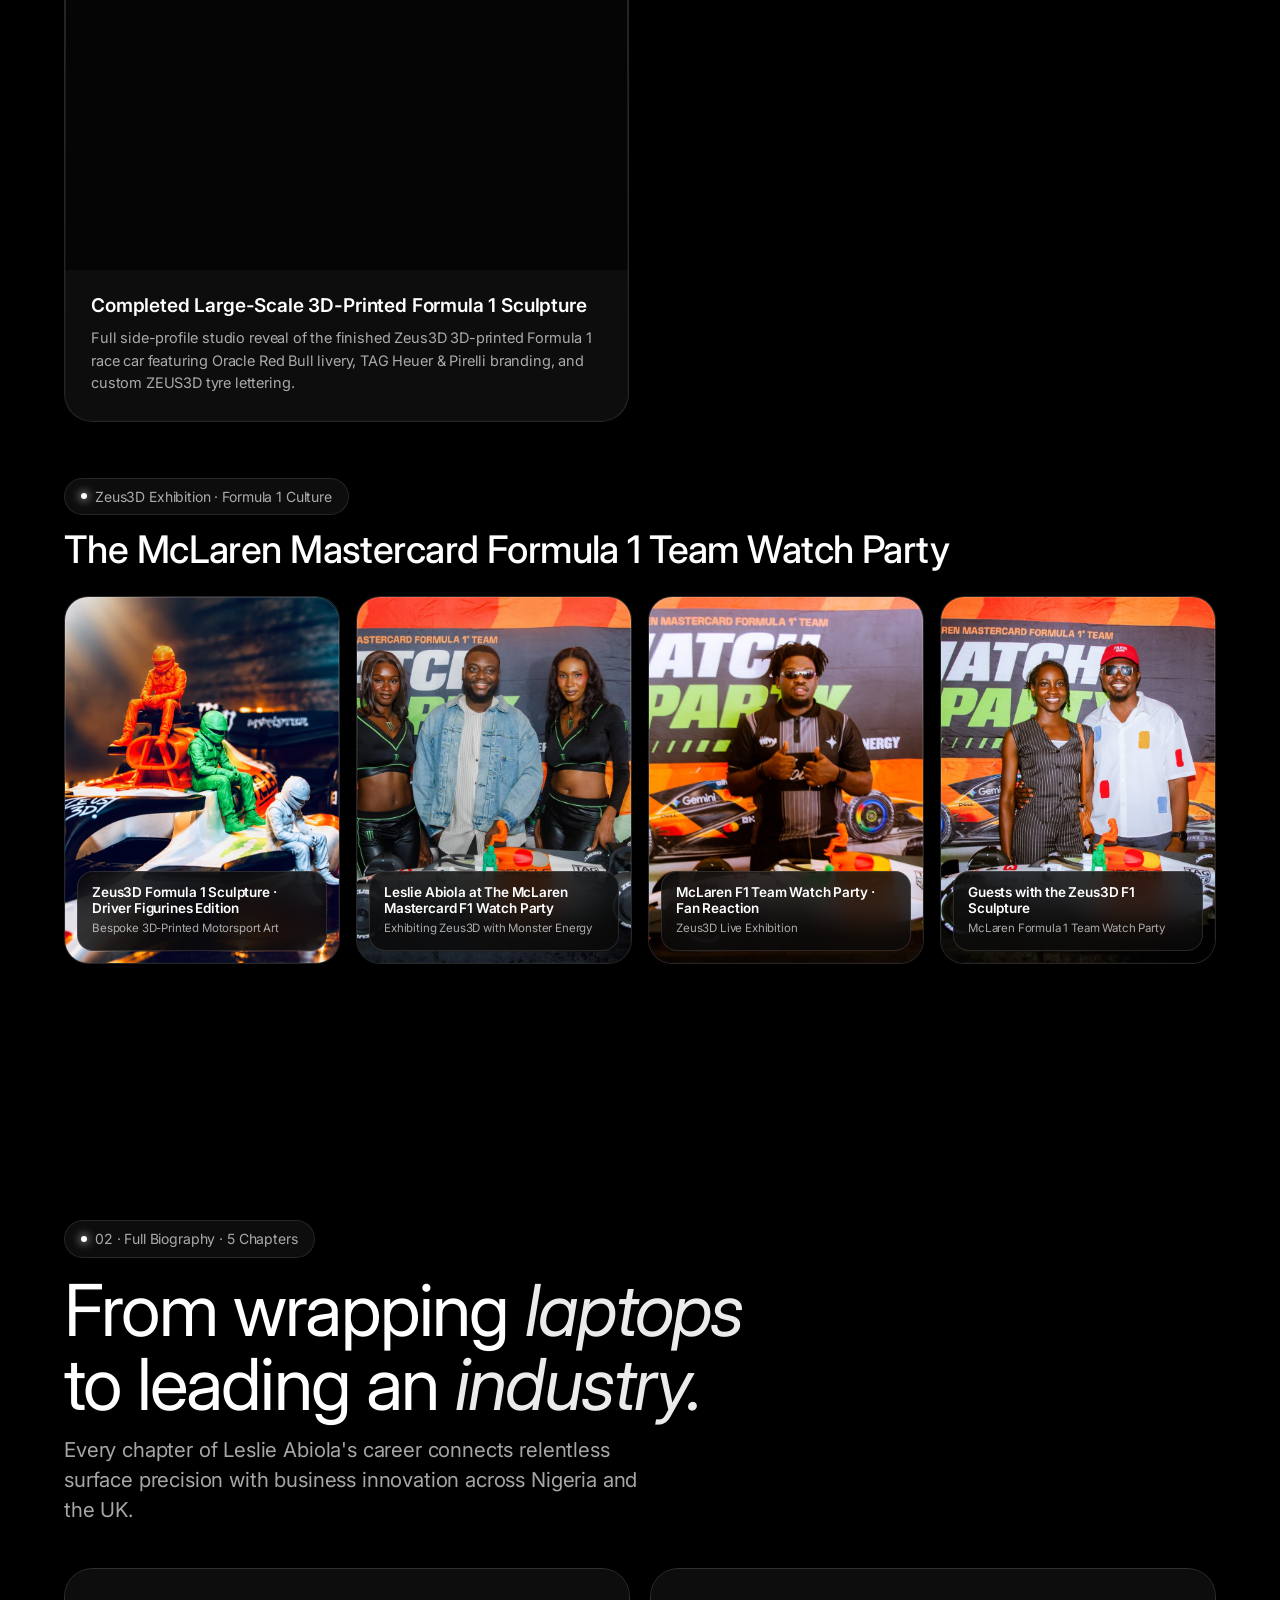
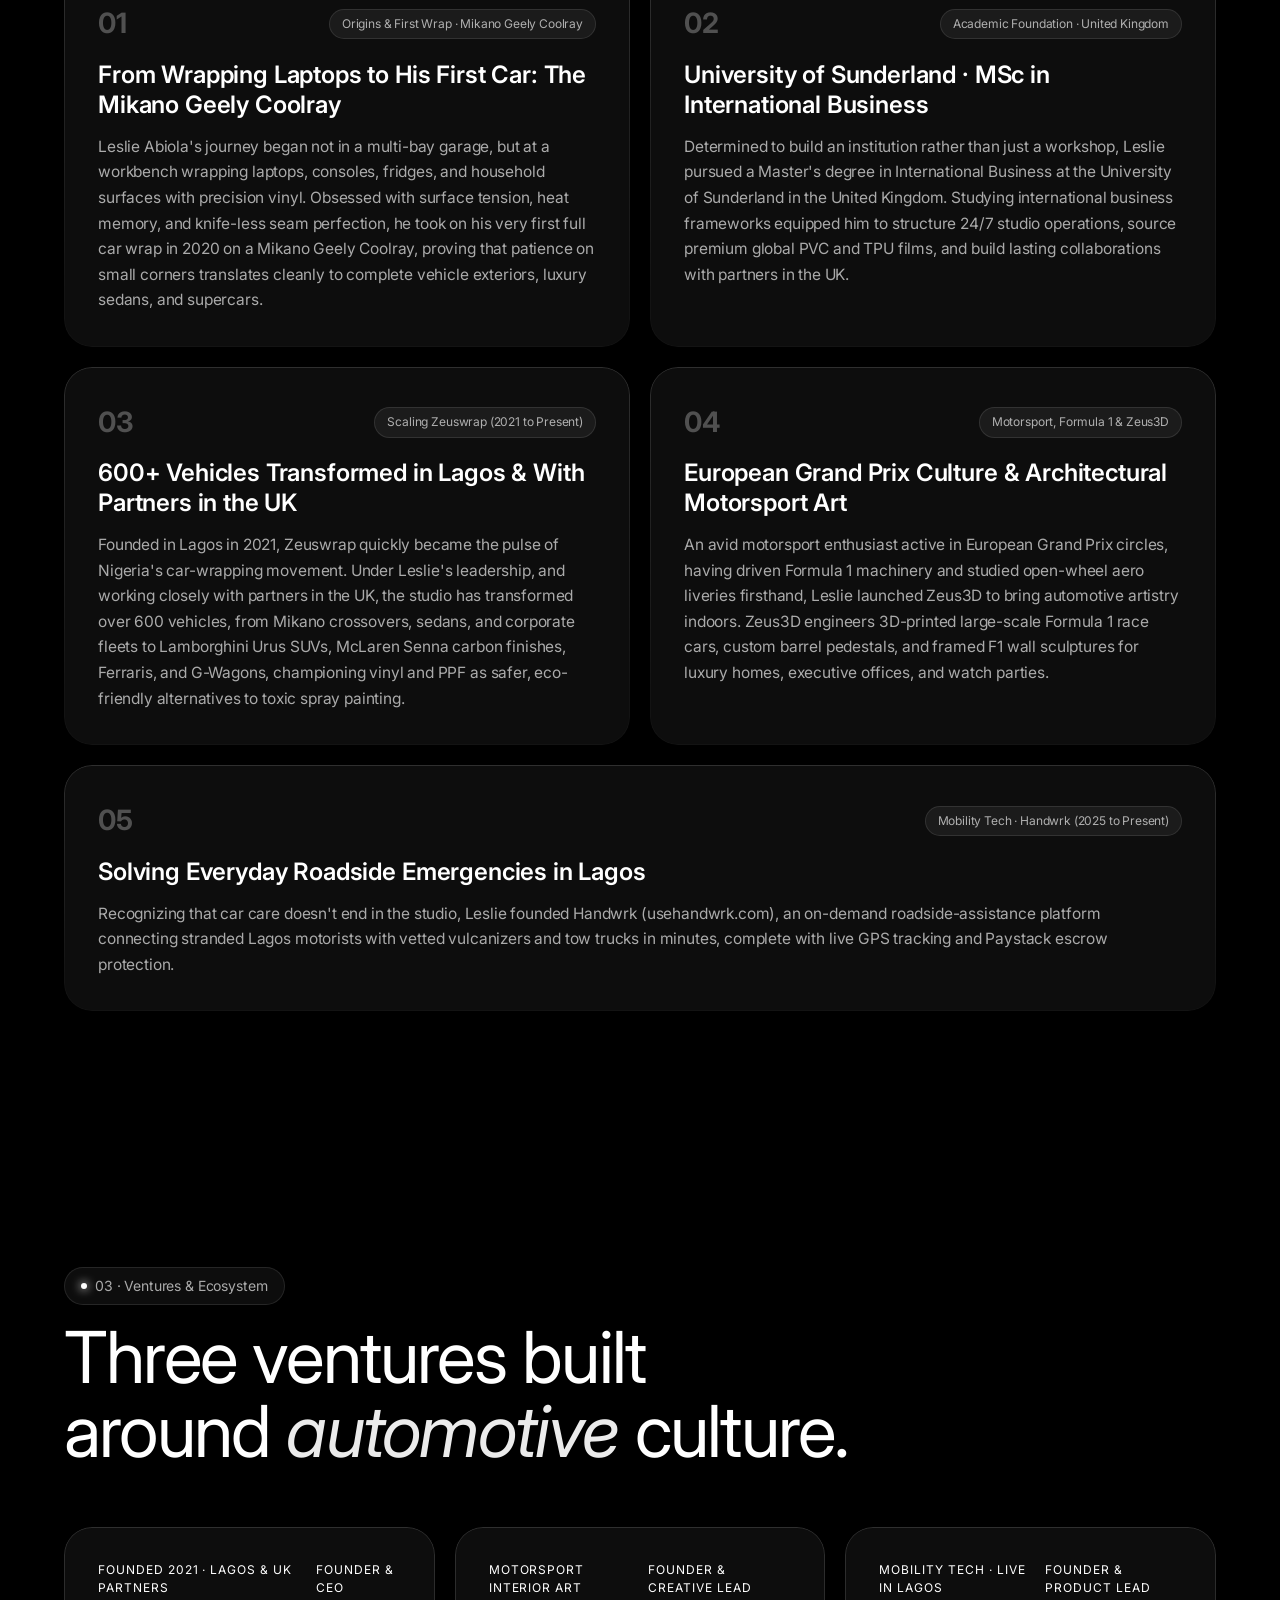
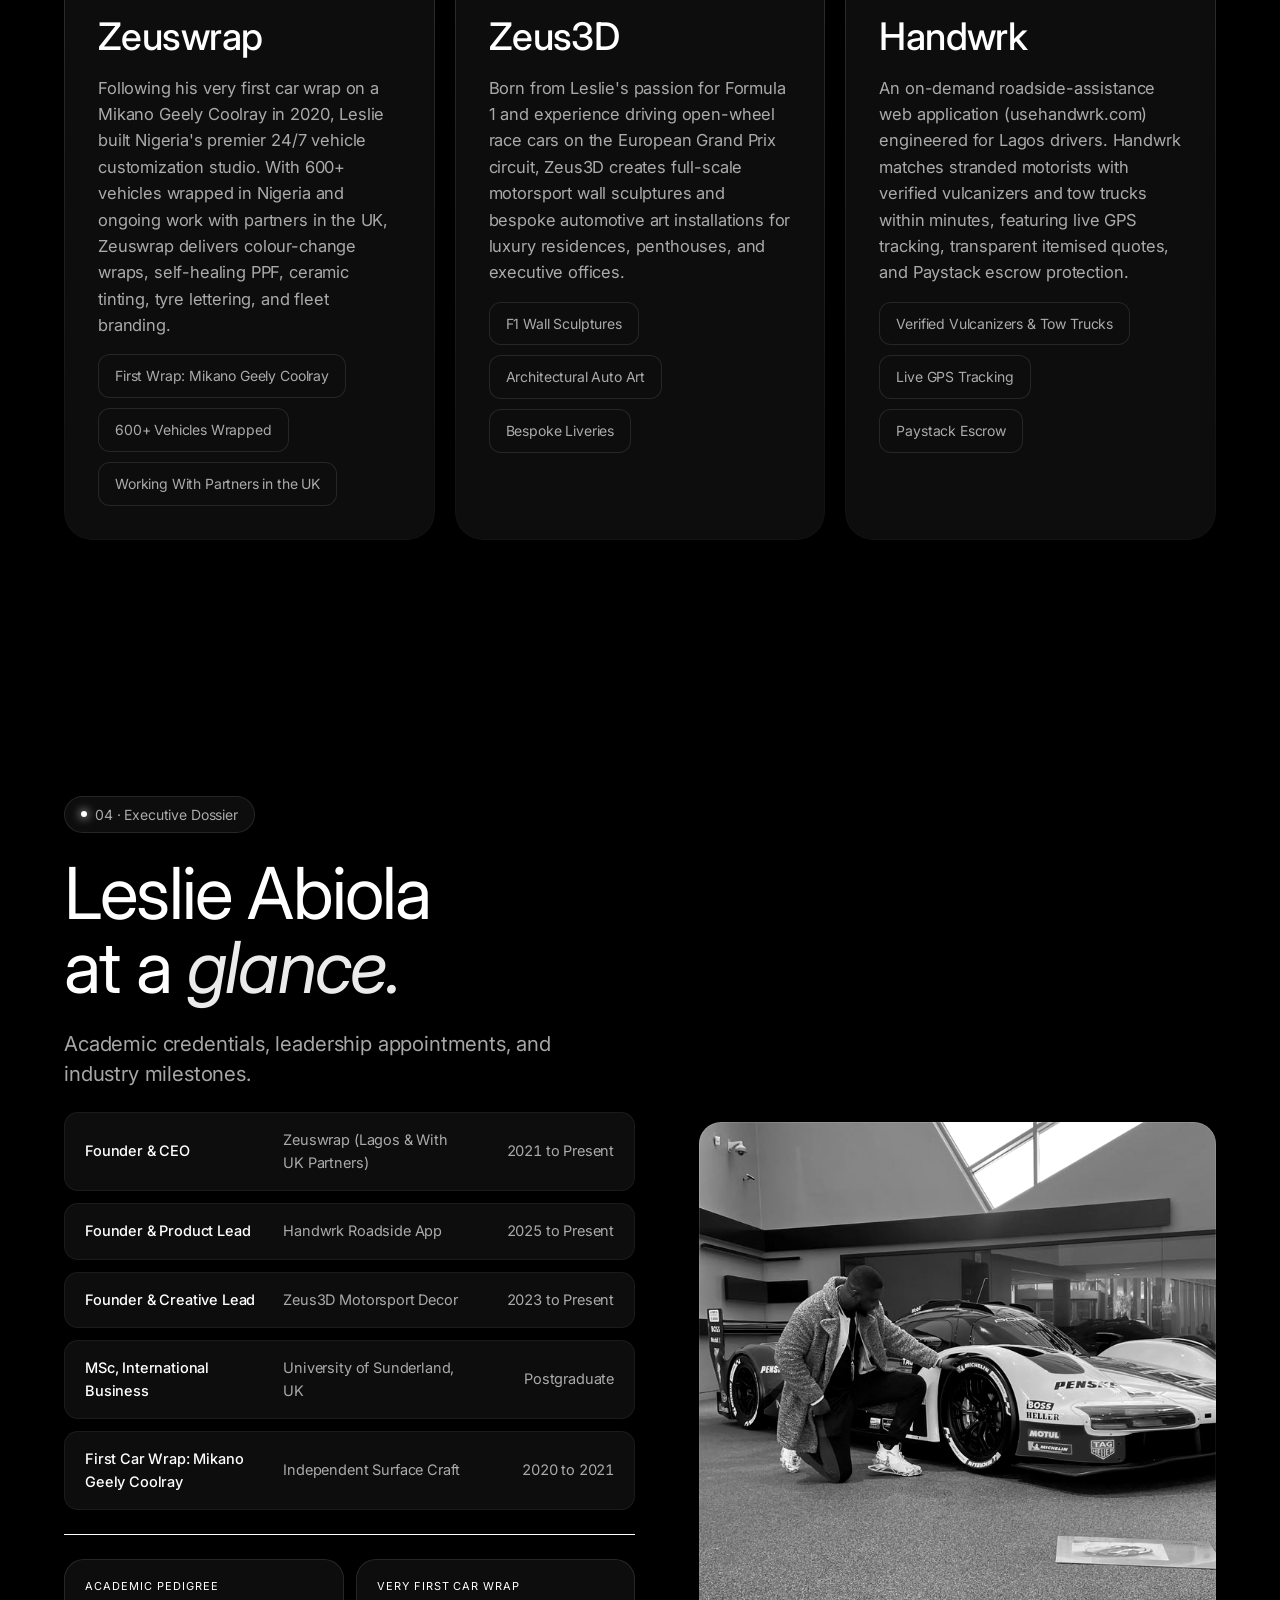
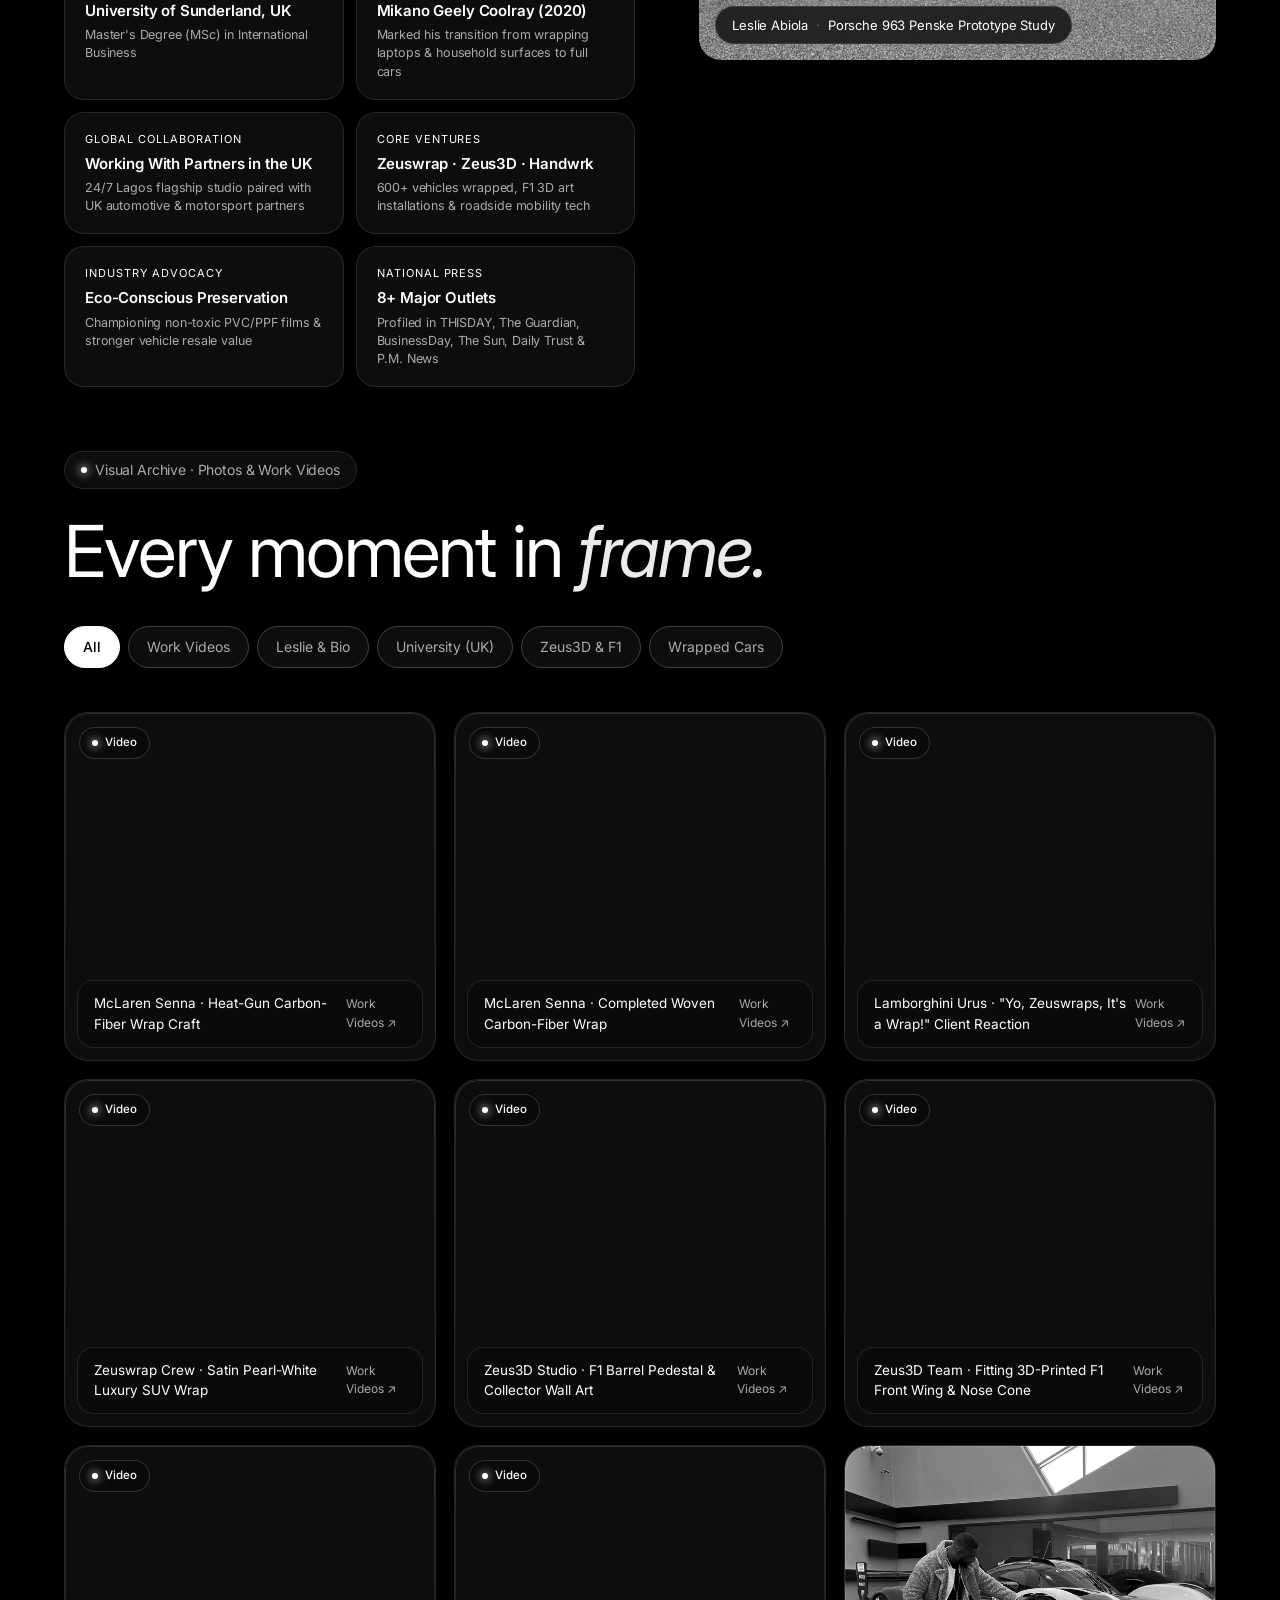
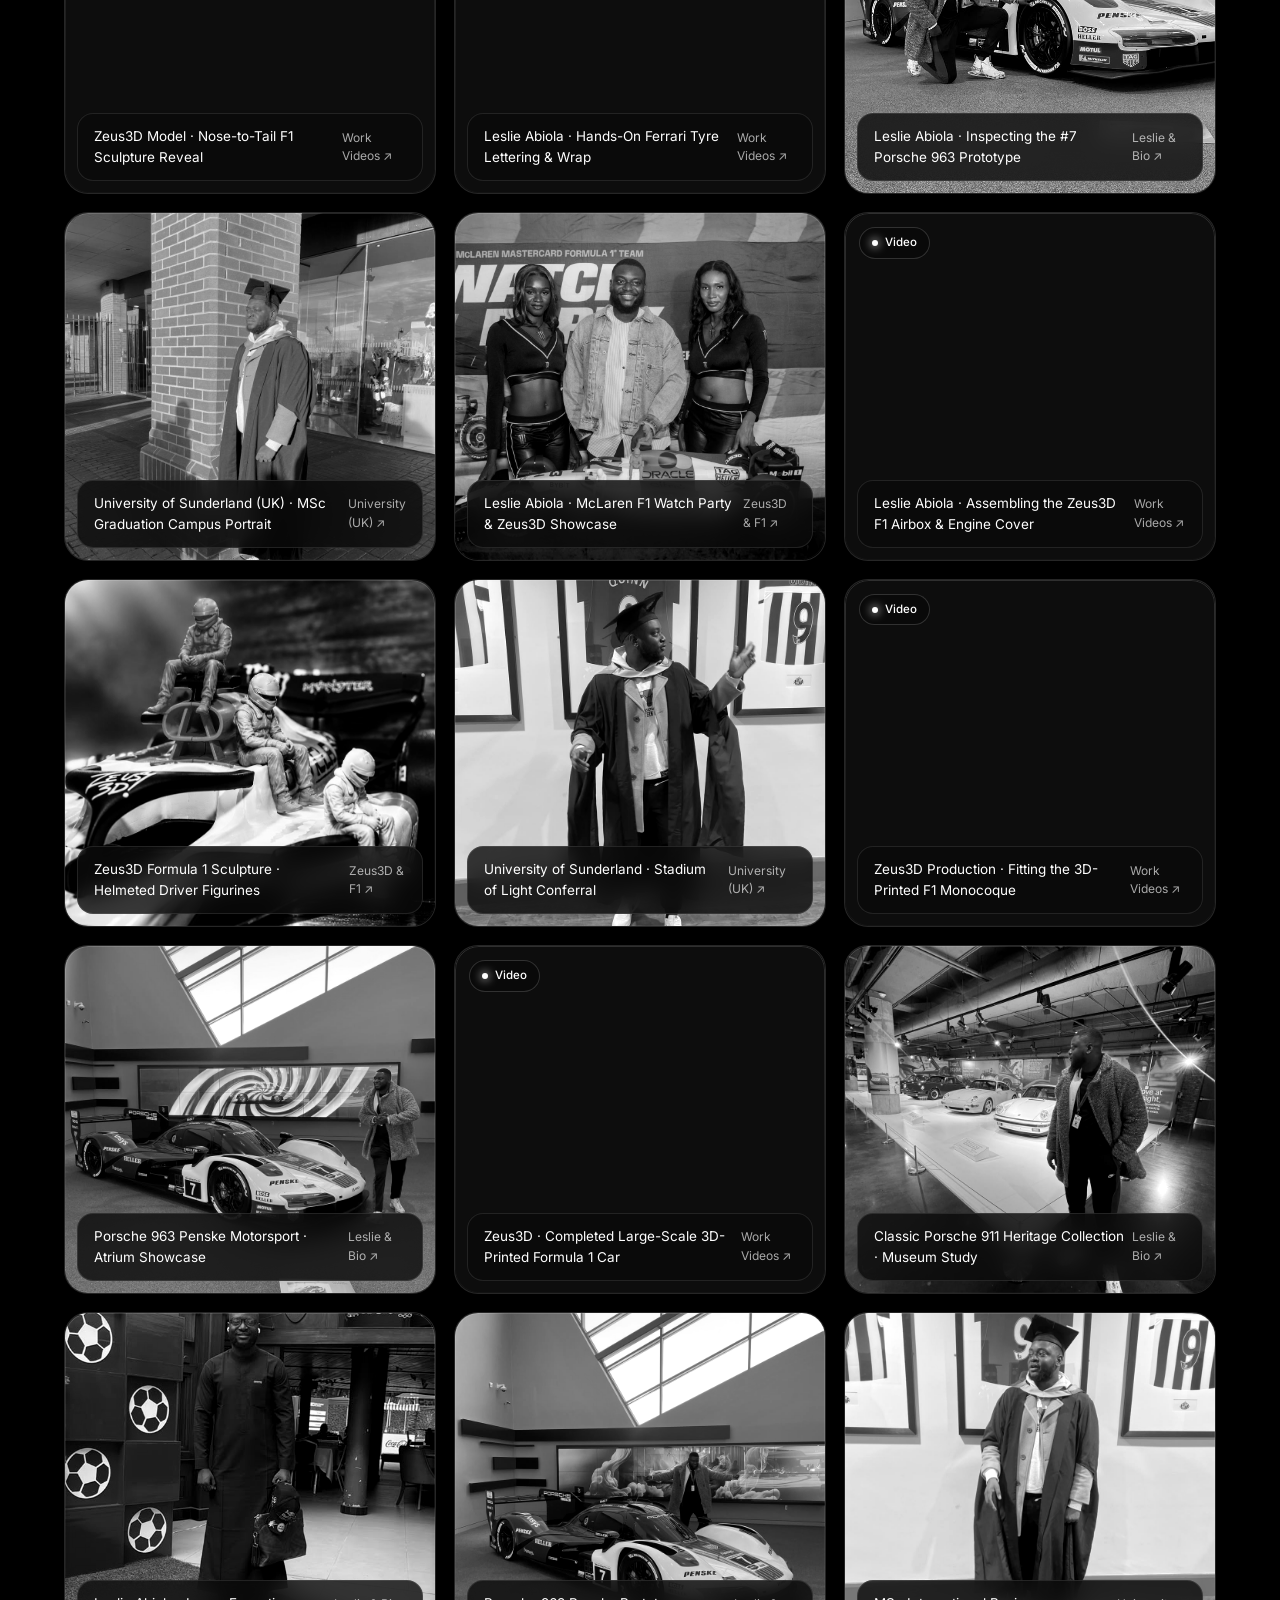
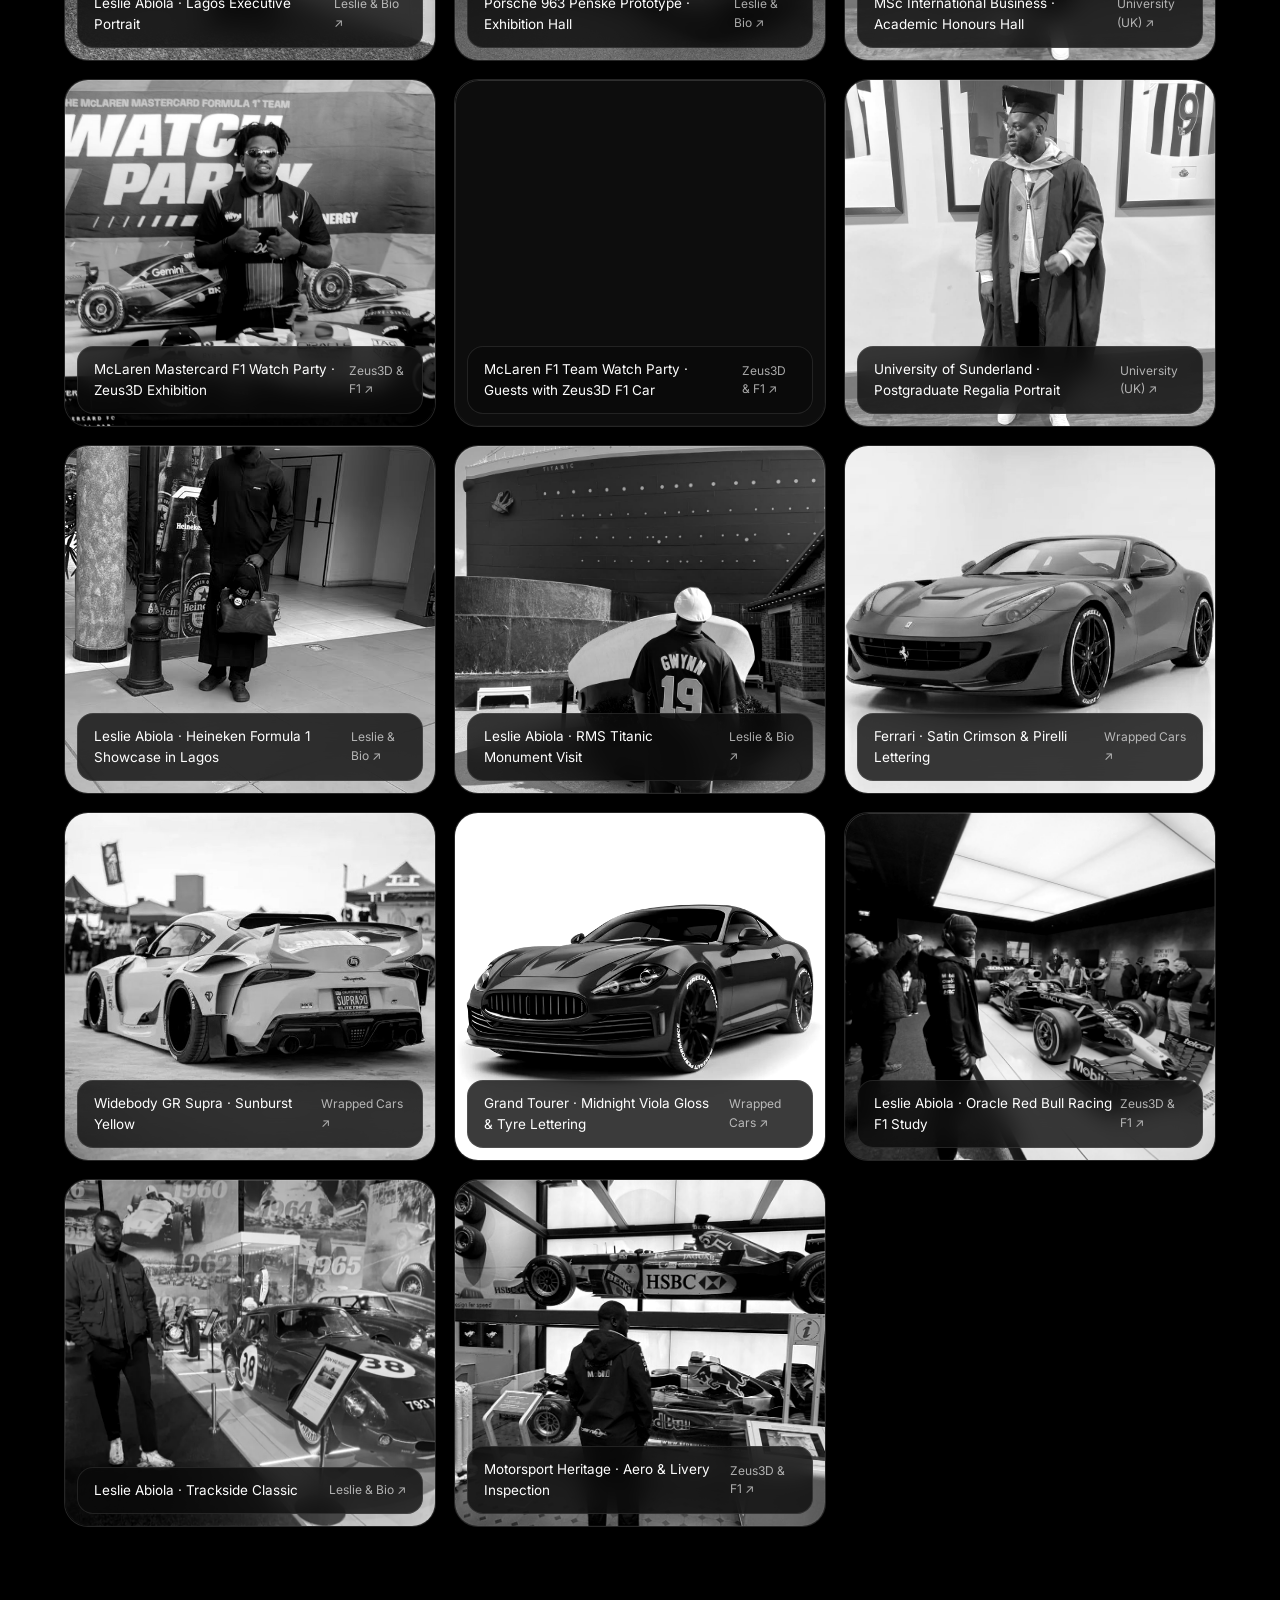
==== commit a4ec805f: "Add files via upload" ====
--- a/leslie-abiola.html
+++ b/leslie-abiola.html
@@ -3,14 +3,46 @@
 <html lang="en">
 <head>
   <meta charset="utf-8" />
-  <meta name="viewport" content="width=device-width, initial-scale=1" />
+  <meta name="viewport" content="width=device-width, initial-scale=1, viewport-fit=cover" />
   <meta name="theme-color" content="#000000" />
+  <meta name="color-scheme" content="dark" />
   <title>Who Is Leslie Abiola? · Biography, University of Sunderland &amp; Ventures (Zeuswrap, Zeus3D, Handwrk)</title>
-  <meta name="description" content="Full biography of Leslie Abiola: Nigerian entrepreneur, MSc International Business graduate from the University of Sunderland (UK), Formula 1 enthusiast, and Founder & CEO of Zeuswrap, Zeus3D, and Handwrk." />
+  <meta name="description" content="Full biography of Leslie Abiola: Nigerian entrepreneur, MSc International Business graduate from the University of Sunderland (UK), Formula 1 enthusiast, and Founder &amp; CEO of Zeuswrap, Zeus3D, and Handwrk." />
+  <meta name="keywords" content="Who is Leslie Abiola, Leslie Abiola biography, University of Sunderland MSc International Business, Zeuswrap founder, Zeus3D, Handwrk founder, Mikano Geely Coolray wrap, car wrap Lagos UK partners" />
+  <meta name="author" content="Leslie Abiola" />
+  <meta name="robots" content="index, follow, max-image-preview:large, max-snippet:-1, max-video-preview:-1" />
+  <meta name="googlebot" content="index, follow, max-image-preview:large, max-snippet:-1, max-video-preview:-1" />
+  <meta name="geo.region" content="NG-LA" />
+  <meta name="geo.placename" content="Lagos, Nigeria" />
+  <link rel="canonical" href="https://zeuswraphq.com/leslie-abiola.html" />
+  <link rel="alternate" hreflang="en-ng" href="https://zeuswraphq.com/leslie-abiola.html" />
+  <link rel="alternate" hreflang="en-gb" href="https://zeuswraphq.com/leslie-abiola.html" />
+  <link rel="alternate" hreflang="x-default" href="https://zeuswraphq.com/leslie-abiola.html" />
+  <link rel="manifest" href="site.webmanifest" />
+  <link rel="icon" href="data:image/svg+xml,<svg xmlns='http://www.w3.org/2000/svg' viewBox='0 0 32 32'><rect width='32' height='32' rx='8' fill='%23000'/><path d='M18 4 8 18h7l-2 10 11-15h-7z' fill='%23fff'/></svg>" />
+  <link rel="apple-touch-icon" href="assets/images/zeuswrap-logo.png" />
+
+  <!-- Open Graph Profile Meta -->
   <meta property="og:type" content="profile" />
+  <meta property="og:site_name" content="Leslie Abiola · Zeuswrap" />
+  <meta property="og:locale" content="en_NG" />
+  <meta property="og:locale:alternate" content="en_GB" />
+  <meta property="og:url" content="https://zeuswraphq.com/leslie-abiola.html" />
   <meta property="og:title" content="Who Is Leslie Abiola? · Full Biography, Education &amp; Ventures" />
-  <meta property="og:description" content="Explore the full story of Leslie Abiola: from wrapping laptops to earning an MSc in International Business at the University of Sunderland (UK) and founding Zeuswrap, Zeus3D, and Handwrk." />
-  <meta property="og:image" content="assets/images/leslie-portrait.png" />
+  <meta property="og:description" content="Explore the full story of Leslie Abiola: from wrapping laptops and his first car (a Mikano Geely Coolray in 2020) to earning an MSc in International Business at the University of Sunderland (UK) and founding Zeuswrap, Zeus3D, and Handwrk." />
+  <meta property="og:image" content="https://zeuswraphq.com/assets/images/leslie-portrait.png" />
+  <meta property="og:image:secure_url" content="https://zeuswraphq.com/assets/images/leslie-portrait.png" />
+  <meta property="og:image:type" content="image/png" />
+  <meta property="og:image:alt" content="Portrait of Leslie Abiola beside a classic race car" />
+  <meta property="profile:first_name" content="Leslie" />
+  <meta property="profile:last_name" content="Abiola" />
+
+  <!-- Twitter / X Cards -->
+  <meta name="twitter:card" content="summary_large_image" />
+  <meta name="twitter:title" content="Who Is Leslie Abiola? · Full Biography, University of Sunderland &amp; Ventures" />
+  <meta name="twitter:description" content="Executive biography of Leslie Abiola: University of Sunderland MSc International Business graduate, Formula 1 enthusiast, and Founder &amp; CEO of Zeuswrap, Zeus3D &amp; Handwrk." />
+  <meta name="twitter:image" content="https://zeuswraphq.com/assets/images/leslie-portrait.png" />
+  <meta name="twitter:image:alt" content="Portrait of Leslie Abiola beside a classic race car" />
 
   <!-- Fonts matching Portfolite template: Satoshi, Plus Jakarta Sans, Inter -->
   <link rel="preconnect" href="https://fonts.googleapis.com" />
@@ -20,9 +52,84 @@
   <link href="https://fonts.googleapis.com/css2?family=Inter:wght@300;400;500;600;700&family=Plus+Jakarta+Sans:wght@400;500;600;700&display=swap" rel="stylesheet" />
 
   <link rel="stylesheet" href="css/style.css" />
+
+  <!-- Schema.org JSON-LD ProfilePage, Person & Breadcrumbs -->
+  <script type="application/ld+json">
+  {
+    "@context": "https://schema.org",
+    "@graph": [
+      {
+        "@type": "ProfilePage",
+        "@id": "https://zeuswraphq.com/leslie-abiola.html#profilepage",
+        "url": "https://zeuswraphq.com/leslie-abiola.html",
+        "name": "Who Is Leslie Abiola? Full Biography, Education & Ventures",
+        "inLanguage": "en",
+        "mainEntity": { "@id": "https://zeuswraphq.com/#person" },
+        "breadcrumb": { "@id": "https://zeuswraphq.com/leslie-abiola.html#breadcrumb" }
+      },
+      {
+        "@type": "Person",
+        "@id": "https://zeuswraphq.com/#person",
+        "name": "Leslie Abiola",
+        "url": "https://zeuswraphq.com/leslie-abiola.html",
+        "image": "https://zeuswraphq.com/assets/images/leslie-portrait.png",
+        "jobTitle": "Founder & Chief Executive Officer",
+        "description": "Nigerian automotive entrepreneur, MSc International Business graduate from the University of Sunderland (UK), and Founder & CEO of Zeuswrap, Zeus3D, and Handwrk.",
+        "nationality": { "@type": "Country", "name": "Nigeria" },
+        "alumniOf": {
+          "@type": "CollegeOrUniversity",
+          "name": "University of Sunderland",
+          "sameAs": "https://www.sunderland.ac.uk/"
+        },
+        "hasCredential": {
+          "@type": "EducationalOccupationalCredential",
+          "credentialCategory": "Master's Degree",
+          "name": "Master of Science (MSc) in International Business",
+          "recognizedBy": {
+            "@type": "CollegeOrUniversity",
+            "name": "University of Sunderland"
+          }
+        },
+        "knowsAbout": [
+          "Automotive Vinyl Wrapping",
+          "Paint Protection Film (PPF)",
+          "International Business Strategy",
+          "Formula 1 & Motorsport Art",
+          "Roadside Mobility Technology"
+        ],
+        "sameAs": [
+          "https://www.instagram.com/zeuswrap_/",
+          "https://www.tiktok.com/@zeuswrap",
+          "https://www.youtube.com/@zeuswrap",
+          "https://www.facebook.com/zeuswrap",
+          "https://zeuswraphq.com/",
+          "https://usehandwrk.com/"
+        ]
+      },
+      {
+        "@type": "BreadcrumbList",
+        "@id": "https://zeuswraphq.com/leslie-abiola.html#breadcrumb",
+        "itemListElement": [
+          {
+            "@type": "ListItem",
+            "position": 1,
+            "name": "Home",
+            "item": "https://zeuswraphq.com/"
+          },
+          {
+            "@type": "ListItem",
+            "position": 2,
+            "name": "Who Is Leslie Abiola?",
+            "item": "https://zeuswraphq.com/leslie-abiola.html"
+          }
+        ]
+      }
+    ]
+  }
+  </script>
 </head>
 <body>
-  <a class="skip-link" href="#main">Skip to content</a>
+  <a class="skip" href="#main">Skip to content</a>
 
   <!-- Scroll progress bar -->
   <div class="scroll-bar" aria-hidden="true"><span id="scrollBar"></span></div>
@@ -35,7 +142,7 @@
   <header class="nav" id="nav">
     <div class="nav-inner">
       <a href="index.html" class="brand" aria-label="Back to Leslie Abiola home">
-        <img class="brand-logo" src="assets/images/zeuswrap-logo.png" alt="Zeuswrap logo" />
+        <img class="logo-mono" src="assets/images/zeuswrap-logo.png" alt="Zeuswrap logo" width="28" height="28" />
         <span class="brand-name">Leslie Abiola</span>
       </a>
       <div class="nav-right">
@@ -438,5 +545,19 @@
 
   <script src="js/content.js"></script>
   <script src="js/main.js"></script>
+
+  <noscript>
+    <section class="pf-section">
+      <div class="pf-container">
+        <h2>About Leslie Abiola</h2>
+        <p>
+          Leslie Abiola is a Nigerian automotive entrepreneur, creative executive, and MSc International Business graduate of the University of Sunderland in the United Kingdom.
+          He started wrapping laptops and household items before completing his first full car wrap on a Mikano Geely Coolray in 2020 and launching Zeuswrap in Lagos in 2021.
+          Alongside Zeuswrap (600+ vehicles wrapped in Nigeria and working with partners in the UK), he leads Zeus3D motorsport sculptures and the Handwrk roadside-assistance app.
+        </p>
+        <p><a href="index.html">Return to Leslie Abiola Portfolio &amp; Interactive 3D Car Studio</a></p>
+      </div>
+    </section>
+  </noscript>
 </body>
 </html>
--- a/css/style.css
+++ b/css/style.css
@@ -97,7 +97,8 @@
   border-radius: 6px;
 }
 
-.skip {
+.skip,
+.skip-link {
   position: absolute;
   left: -999px;
   top: 12px;
@@ -108,11 +109,13 @@
   border-radius: 99px;
   font-weight: 600;
 }
-.skip:focus {
+.skip:focus,
+.skip-link:focus {
   left: 12px;
 }
 
-.logo-mono {
+.logo-mono,
+.brand-logo {
   filter: brightness(0) invert(1);
 }
 
@@ -420,8 +423,10 @@
 .pf-section-pill {
   display: inline-flex;
   align-items: center;
+  flex-wrap: wrap;
   gap: 8px;
-  width: max-content;
+  width: fit-content;
+  max-width: 100%;
   padding: 7px 16px;
   border-radius: 99px;
   background: var(--token-surface);
@@ -520,14 +525,19 @@
     radial-gradient(35% 30% at 75% 45%, rgba(255, 255, 255, 0.04), transparent 70%);
   z-index: 0;
 }
-.hero-ambient--bottom {
+.hero-ambient--bottom,
+.pf-footer-glow {
+  position: absolute;
+  inset: 0;
+  pointer-events: none;
+  z-index: 0;
   background: radial-gradient(55% 45% at 50% 35%, rgba(255, 255, 255, 0.08), transparent 72%);
 }
 
 .hero-center {
   position: relative;
   z-index: 2;
-  max-width: 880px;
+  max-width: 1160px;
   margin: 0 auto;
   padding: 20px var(--gutter) 54px;
   display: flex;
@@ -535,9 +545,12 @@
   align-items: center;
   gap: 28px;
 }
+.hero-center .pf-h1 {
+  max-width: 920px;
+}
 
 .pf-hero-sub {
-  max-width: 560px;
+  max-width: 640px;
   text-align: center;
   font-size: 16px;
   line-height: 1.55;
@@ -1090,6 +1103,11 @@
   grid-template-columns: 1.05fr 0.95fr;
   gap: clamp(36px, 5vw, 64px);
   align-items: center;
+}
+.pf-split > *,
+.pf-showcase-grid > *,
+.contact-grid > * {
+  min-width: 0;
 }
 .pf-col-copy {
   display: flex;
@@ -2187,13 +2205,14 @@
   gap: 14px;
   margin-bottom: 44px;
 }
-.pf-accent-rule {
+.pf-accent-rule,
+.news-accent-bar {
   width: 60px;
   height: 3px;
   border-radius: 2px;
   background: var(--token-white);
   opacity: 0.85;
-  margin-top: 4px;
+  margin: 4px auto 0;
 }
 .news-scroll-wrapper {
   width: 100%;
@@ -2401,13 +2420,15 @@
 }
 
 /* ============ Portfolite Dramatic Footer CTA (framer-dCuPi) ============ */
-.pf-footer-cta {
+.pf-footer-cta,
+.pf-footer-section {
   position: relative;
   padding: clamp(90px, 12vw, 150px) 0 110px;
   border-top: 1px solid var(--token-border);
   overflow: hidden;
 }
-.pf-cta-hero {
+.pf-cta-hero,
+.pf-footer-hero {
   position: relative;
   z-index: 2;
   display: flex;
@@ -2416,6 +2437,12 @@
   text-align: center;
   gap: 28px;
   margin-bottom: 64px;
+}
+.pf-h1--footer,
+.pf-footer-h1 {
+  font-size: clamp(38px, 5.8vw, 76px);
+  max-width: 900px;
+  margin: 0 auto;
 }
 
 .contact-grid {
@@ -2713,8 +2740,18 @@
   transform: none;
 }
 
-/* ============ Responsive Breakpoints (Portfolite 1200px / 810px) ============ */
+/* ============ Responsive Breakpoints (Portfolite 1200px / 860px / 640px / 480px) ============ */
 @media (max-width: 1120px) {
+  .pf-founder-quick-grid {
+    grid-template-columns: repeat(2, 1fr);
+  }
+  .pf-showcase-grid {
+    grid-template-columns: repeat(2, 1fr);
+  }
+  .pf-showcase-grid > :last-child:nth-child(odd) {
+    grid-column: 1 / -1;
+    aspect-ratio: 16 / 9;
+  }
   .pf-studio-frame {
     grid-template-columns: 1fr;
   }
@@ -2728,6 +2765,12 @@
   .pf-split,
   .contact-grid {
     grid-template-columns: 1fr;
+  }
+  .pf-split--reverse-mobile > :first-child {
+    order: 2;
+  }
+  .pf-split--reverse-mobile > :last-child {
+    order: 1;
   }
   .pf-portrait-card {
     max-width: 560px;
@@ -2753,9 +2796,11 @@
     position: fixed;
     inset: 0;
     height: 100dvh;
+    padding: 84px 24px 36px;
+    overflow-y: auto;
     flex-direction: column;
     justify-content: center;
-    gap: 18px;
+    gap: 12px;
     background: rgba(0, 0, 0, 0.96);
     backdrop-filter: blur(20px);
     opacity: 0;
@@ -2768,10 +2813,13 @@
   }
   .nav-links a {
     font-family: var(--font-display);
-    font-size: 28px;
+    font-size: clamp(20px, 4.8vw, 26px);
+    padding: 8px 18px;
     color: var(--token-white);
   }
-  .pf-showcase-grid,
+  .pf-process-media {
+    min-height: 400px;
+  }
   .pf-service-grid {
     grid-template-columns: 1fr;
   }
@@ -2788,9 +2836,6 @@
 }
 
 @media (max-width: 560px) {
-  .hero-section {
-    padding-top: 118px;
-  }
   .gallery,
   .pf-stats-banner,
   .form-row-2 {
@@ -3298,7 +3343,6 @@
 }
 
 @media (max-width: 980px) {
-  .pf-founder-quick-grid,
   .pf-chapters-grid,
   .pf-ventures-grid,
   .pf-edu-photo-grid {
@@ -3306,16 +3350,111 @@
   }
 }
 @media (max-width: 640px) {
+  .hero-section {
+    padding: 104px 0 56px;
+  }
+  .hero-center {
+    gap: 20px;
+    padding-bottom: 36px;
+  }
+  .pf-founder-hero-pill {
+    border-radius: 22px;
+    padding: 10px 14px;
+    gap: 10px;
+    max-width: 100%;
+  }
+  .pf-founder-avatar {
+    width: 40px;
+    height: 40px;
+  }
+  .pf-founder-pill-top {
+    font-size: 12.5px;
+    flex-wrap: wrap;
+  }
+  .pf-founder-pill-sub {
+    font-size: 11.5px;
+  }
+  .pf-founder-pill-cta {
+    display: none;
+  }
   .pf-founder-quick-grid,
   .pf-dossier-grid,
   .pf-chapters-grid,
   .pf-ventures-grid,
   .pf-edu-photo-grid,
-  .pf-video-grid {
+  .pf-video-grid,
+  .pf-showcase-grid {
     grid-template-columns: 1fr;
   }
-  .pf-founder-pill-cta {
+  .pf-bento-card,
+  .pf-showcase-grid > :last-child:nth-child(odd) {
+    aspect-ratio: 16 / 11;
+    grid-column: auto;
+  }
+  .pf-studio-frame {
+    border-radius: 24px;
+    min-height: 0;
+  }
+  .pf-studio-stage-wrap {
+    min-height: 300px;
+  }
+  .car-preview-fallback {
+    padding: 56px 14px 36px;
+  }
+  .pf-studio-top-bar {
+    top: 12px;
+    left: 12px;
+    right: 12px;
+    gap: 6px;
+  }
+  .studio {
+    padding: 22px 18px;
+    gap: 18px;
+  }
+  .swatches {
+    grid-template-columns: repeat(4, 1fr);
+    gap: 12px;
+    max-width: 260px;
+  }
+  .pf-chapter-card,
+  .pf-venture-card,
+  .pf-svc-card,
+  .pf-uni-card {
+    padding: 22px 20px;
+    border-radius: 20px;
+  }
+  .pf-chapter-head,
+  .pf-venture-top {
+    flex-wrap: wrap;
+  }
+  .filters {
+    flex-wrap: nowrap;
+    overflow-x: auto;
+    max-width: 100%;
+    padding-bottom: 6px;
+    scrollbar-width: none;
+    -webkit-overflow-scrolling: touch;
+  }
+  .filters::-webkit-scrollbar {
     display: none;
+  }
+  .filter {
+    flex-shrink: 0;
+  }
+  .phone {
+    width: min(290px, 100%);
+    transform: none;
+  }
+  .discover {
+    left: 12px;
+    right: 12px;
+    bottom: 12px;
+    justify-content: space-between;
+    padding: 8px 14px 8px 8px;
+  }
+  .pf-footer-cta,
+  .pf-footer-section {
+    padding-bottom: 110px;
   }
   .pf-redact-guide {
     flex-direction: column;
@@ -3330,6 +3469,25 @@
   }
   .pf-uni-val {
     text-align: left;
+  }
+}
+
+@media (max-width: 480px) {
+  .pf-cta-row {
+    flex-direction: column;
+    align-items: stretch;
+    width: 100%;
+    gap: 10px;
+  }
+  .pf-cta-row .pf-glow-btn {
+    width: 100%;
+  }
+  .pf-cta-row .pf-glow-inner {
+    width: 100%;
+    padding: 13px 20px;
+  }
+  .pf-studio-top-bar .hint {
+    display: none;
   }
 }
 
